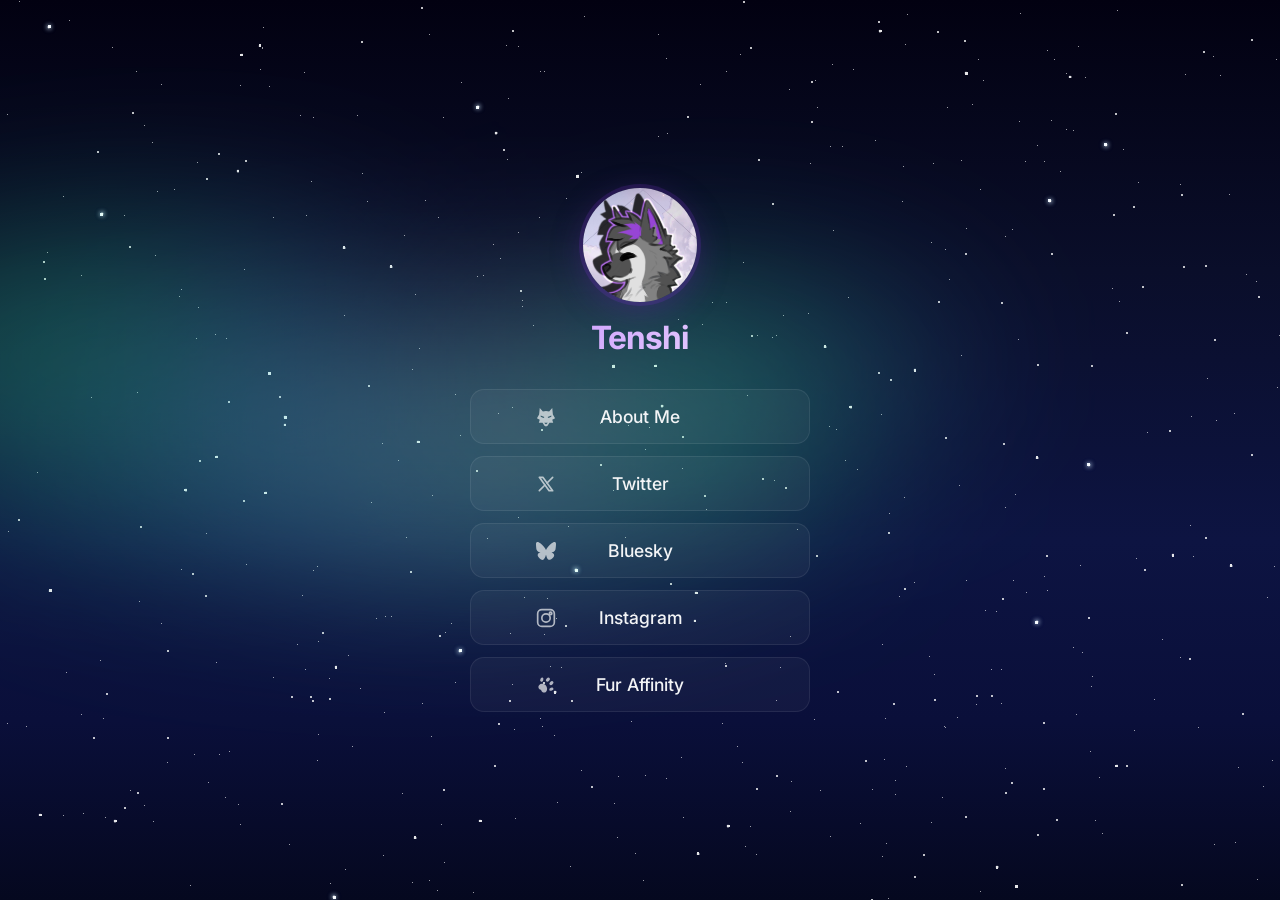
==== index.html @ e32563bc "added night sky background" ====
<!DOCTYPE html>
<html lang="en">
<head>
  <meta charset="UTF-8">
  <meta name="viewport" content="width=device-width, initial-scale=1.0">
  <title>Tenshi</title>
  <link rel="icon" type="image/x-icon" href="favicon/favicon.ico">
  <link rel="icon" type="image/png" sizes="32x32" href="favicon/favicon-32x32.png">
  <link rel="icon" type="image/png" sizes="16x16" href="favicon/favicon-16x16.png">
  <link rel="apple-touch-icon" sizes="180x180" href="favicon/apple-touch-icon.png">
  <link rel="stylesheet" href="style.css">
</head>
<body>
  <svg class="traces" viewBox="0 0 1440 900" preserveAspectRatio="xMidYMid slice" xmlns="http://www.w3.org/2000/svg">
    <defs>
      
      <linearGradient id="sharpGrad" gradientUnits="userSpaceOnUse" x1="0" y1="0" x2="1440" y2="0">
        <stop offset="0"    stop-color="#fff"/>
        <stop offset="0.25" stop-color="#fff"/>   
        <stop offset="0.35" stop-color="#000"/>   
        <stop offset="0.65" stop-color="#000"/>
        <stop offset="0.75" stop-color="#fff"/> 
        <stop offset="1"    stop-color="#fff"/>
      </linearGradient>
 
      
      <linearGradient id="blurGrad" gradientUnits="userSpaceOnUse" x1="0" y1="0" x2="1440" y2="0">
        <stop offset="0"    stop-color="#000"/>
        <stop offset="0.25" stop-color="#000"/>   
        <stop offset="0.35" stop-color="#fff"/>   
        <stop offset="0.4"  stop-color="#fff"/>   
        <stop offset="0.45" stop-color="#000"/> 
        <stop offset="0.55" stop-color="#000"/>  
        <stop offset="0.6"  stop-color="#fff"/>   
        <stop offset="0.65" stop-color="#fff"/>  
        <stop offset="0.75" stop-color="#000"/>   
        <stop offset="1"    stop-color="#000"/>
      </linearGradient>

      <mask id="sharpMask" maskUnits="userSpaceOnUse" x="-5000" y="-5000" width="12000" height="12000">
        <rect x="-5000" y="-5000" width="12000" height="12000" fill="url(#sharpGrad)"/>
      </mask>
      <mask id="blurMask" maskUnits="userSpaceOnUse" x="-5000" y="-5000" width="12000" height="12000">
        <rect x="-5000" y="-5000" width="12000" height="12000" fill="url(#blurGrad)"/>
      </mask>

      <filter id="traceBlur" filterUnits="userSpaceOnUse" x="-5000" y="-5000" width="12000" height="12000">
        <feGaussianBlur stdDeviation="2"/>
      </filter>

     
      <g id="traceSrc">
     
        <g class="trace">
          <path class="trace-path" d="M 0 120 L 120 120 L 160 160 L 360 160 L 400 200 L 560 200 L 600 240 L 648 288"/>
          <path class="trace-pulse" pathLength="100" d="M 0 120 L 120 120 L 160 160 L 360 160 L 400 200 L 560 200 L 600 240 L 648 288"/>
          <circle class="trace-node" cx="0" cy="120" r="3"/>
          <circle class="trace-node" cx="120" cy="120" r="2.5"/>
          <circle class="trace-node" cx="160" cy="160" r="2.5"/>
          <circle class="trace-node" cx="360" cy="160" r="2.5"/>
          <circle class="trace-node" cx="400" cy="200" r="2.5"/>
          <circle class="trace-node" cx="560" cy="200" r="2.5"/>
          <circle class="trace-node" cx="600" cy="240" r="2.5"/>
          <circle class="trace-node" cx="648" cy="288" r="3"/>
        </g>

       
        <g class="trace">
          <path class="trace-path" d="M 0 380 L 200 380 L 240 340 L 440 340 L 480 380 L 600 380 L 648 380"/>
          <path class="trace-pulse" pathLength="100" d="M 0 380 L 200 380 L 240 340 L 440 340 L 480 380 L 600 380 L 648 380"/>
          <circle class="trace-node" cx="0" cy="380" r="3"/>
          <circle class="trace-node" cx="200" cy="380" r="2.5"/>
          <circle class="trace-node" cx="240" cy="340" r="2.5"/>
          <circle class="trace-node" cx="440" cy="340" r="2.5"/>
          <circle class="trace-node" cx="480" cy="380" r="2.5"/>
          <circle class="trace-node" cx="600" cy="380" r="2.5"/>
          <circle class="trace-node" cx="648" cy="380" r="3"/>
        </g>

       
        <g class="trace">
          <path class="trace-path" d="M 0 660 L 140 660 L 180 700 L 380 700 L 420 660 L 540 660 L 580 700 L 648 700"/>
          <path class="trace-pulse" pathLength="100" d="M 0 660 L 140 660 L 180 700 L 380 700 L 420 660 L 540 660 L 580 700 L 648 700"/>
          <circle class="trace-node" cx="0" cy="660" r="3"/>
          <circle class="trace-node" cx="140" cy="660" r="2.5"/>
          <circle class="trace-node" cx="180" cy="700" r="2.5"/>
          <circle class="trace-node" cx="380" cy="700" r="2.5"/>
          <circle class="trace-node" cx="420" cy="660" r="2.5"/>
          <circle class="trace-node" cx="540" cy="660" r="2.5"/>
          <circle class="trace-node" cx="580" cy="700" r="2.5"/>
          <circle class="trace-node" cx="648" cy="700" r="3"/>
        </g>

        
        <g class="trace">
          <path class="trace-path" d="M 1440 180 L 1360 180 L 1320 220 L 1160 220 L 1120 260 L 960 260 L 920 300 L 792 300"/>
          <path class="trace-pulse" pathLength="100" d="M 1440 180 L 1360 180 L 1320 220 L 1160 220 L 1120 260 L 960 260 L 920 300 L 792 300"/>
          <circle class="trace-node" cx="1440" cy="180" r="3"/>
          <circle class="trace-node" cx="1360" cy="180" r="2.5"/>
          <circle class="trace-node" cx="1320" cy="220" r="2.5"/>
          <circle class="trace-node" cx="1160" cy="220" r="2.5"/>
          <circle class="trace-node" cx="1120" cy="260" r="2.5"/>
          <circle class="trace-node" cx="960" cy="260" r="2.5"/>
          <circle class="trace-node" cx="920" cy="300" r="2.5"/>
          <circle class="trace-node" cx="792" cy="300" r="3"/>
        </g>

        
        <g class="trace">
          <path class="trace-path" d="M 1440 420 L 1340 420 L 1300 460 L 1100 460 L 1060 500 L 860 500 L 820 460 L 792 460"/>
          <path class="trace-pulse" pathLength="100" d="M 1440 420 L 1340 420 L 1300 460 L 1100 460 L 1060 500 L 860 500 L 820 460 L 792 460"/>
          <circle class="trace-node" cx="1440" cy="420" r="3"/>
          <circle class="trace-node" cx="1340" cy="420" r="2.5"/>
          <circle class="trace-node" cx="1300" cy="460" r="2.5"/>
          <circle class="trace-node" cx="1100" cy="460" r="2.5"/>
          <circle class="trace-node" cx="1060" cy="500" r="2.5"/>
          <circle class="trace-node" cx="860" cy="500" r="2.5"/>
          <circle class="trace-node" cx="820" cy="460" r="2.5"/>
          <circle class="trace-node" cx="792" cy="460" r="3"/>
        </g>

        
        <g class="trace">
          <path class="trace-path" d="M 1440 640 L 1320 640 L 1280 680 L 1100 680 L 1060 640 L 880 640 L 792 640"/>
          <path class="trace-pulse" pathLength="100" d="M 1440 640 L 1320 640 L 1280 680 L 1100 680 L 1060 640 L 880 640 L 792 640"/>
          <circle class="trace-node" cx="1440" cy="640" r="3"/>
          <circle class="trace-node" cx="1320" cy="640" r="2.5"/>
          <circle class="trace-node" cx="1280" cy="680" r="2.5"/>
          <circle class="trace-node" cx="1100" cy="680" r="2.5"/>
          <circle class="trace-node" cx="1060" cy="640" r="2.5"/>
          <circle class="trace-node" cx="880" cy="640" r="2.5"/>
          <circle class="trace-node" cx="792" cy="640" r="3"/>
        </g>
      </g>
    </defs>

    
    <g mask="url(#sharpMask)"><use href="#traceSrc"/></g>
    
    <g mask="url(#blurMask)" filter="url(#traceBlur)"><use href="#traceSrc"/></g>
  </svg>

  <div class="bg"></div>

  <!-- Night sky background (hidden by default; shown via [data-bg]) -->
  <div class="night-sky" aria-hidden="true">
    <div class="stars-layer" id="stars"></div>
    <div class="shooting-star" style="top:10%;left:12%;--shoot-angle:28deg;--shoot-cycle:18s;--shoot-delay:2s;">
      <div class="shooting-star-track"></div>
    </div>
    <div class="shooting-star" style="top:22%;right:15%;--shoot-angle:130deg;--shoot-cycle:25s;--shoot-delay:10s;">
      <div class="shooting-star-track"></div>
    </div>
    <div class="shooting-star" style="top:8%;left:55%;--shoot-angle:145deg;--shoot-cycle:32s;--shoot-delay:5s;">
      <div class="shooting-star-track"></div>
    </div>
    <div class="aurora-container">
      <div class="aurora aurora-1"></div>
      <div class="aurora aurora-2"></div>
      <div class="aurora aurora-3"></div>
      <div class="aurora aurora-4"></div>
    </div>
  </div>

  <main>
    <div class="profile">
      <img class="avatar" src="images/avatar.png" alt="Art by Komori Takami" title="Art by Komori Takami"/>
      <h1 class="username">Tenshi</h1>
    </div>

    <nav class="links">
      <a href="about.html" class="link-btn">
        <div class="link-inner">
          <svg class="icon" viewBox="0 0 64 64" fill="currentColor" stroke="none">
            <path fill-rule="evenodd" d="
              M32 13 L42 14 L52 3 L54 24 L61 36 L52 41 L55 50 L43 50 L37 60 L32 62
              L27 60 L21 50 L9 50 L12 41 L3 36 L10 24 L12 3 L22 14 Z
              M15 27 L27 32 L24 35 L15 31 Z
              M49 27 L37 32 L40 35 L49 31 Z
              M26 50 L38 50 L32 56 Z"/>
          </svg>
          <span>About Me</span>
        </div>
      </a>

      <a href="https://x.com/tenshiwusky" class="link-btn" target="_blank" rel="noopener noreferrer">
        <div class="link-inner">
          <svg class="icon" viewBox="0 0 24 24" fill="none" stroke="currentColor" stroke-width="2" stroke-linecap="round" stroke-linejoin="round"><path d="M4 4l11.733 16h4.267l-11.733 -16z"/><path d="M4 20l6.768 -6.768m2.46 -2.46l6.772 -6.772"/></svg>
          <span>Twitter</span>
        </div>
      </a>

      <a href="https://bsky.app/" class="link-btn" target="_blank" rel="noopener noreferrer" title="Not very active">
        <div class="link-inner">
          <svg class="icon" viewBox="0 0 24 24" fill="currentColor" stroke="none"><path d="M12 10.8c-1.087-2.114-4.046-6.053-6.798-7.995C2.566.944 1.561 1.266.902 1.565.139 1.908 0 3.08 0 3.768c0 .69.378 5.65.624 6.479.815 2.736 3.713 3.66 6.383 3.364.136-.02.275-.039.415-.056-.138.022-.276.04-.415.056-3.912.58-7.387 2.005-2.83 7.078 5.013 5.19 6.87-1.113 7.823-4.308.953 3.195 2.05 9.271 7.733 4.308 4.267-4.308 1.172-6.498-2.74-7.078a8.741 8.741 0 0 1-.415-.056c.14.017.279.036.415.056 2.67.297 5.568-.628 6.383-3.364.246-.828.624-5.79.624-6.478 0-.69-.139-1.861-.902-2.206-.659-.298-1.664-.62-4.3 1.24C16.046 4.748 13.087 8.687 12 10.8Z"/></svg>
          <span>Bluesky</span>
        </div>
      </a>

      <a href="https://instagram.com/" class="link-btn" target="_blank" rel="noopener noreferrer" title="WIP">
        <div class="link-inner">
          <svg class="icon" viewBox="0 0 24 24" fill="none" stroke="currentColor" stroke-width="2" stroke-linecap="round" stroke-linejoin="round"><rect x="2" y="2" width="20" height="20" rx="5"/><circle cx="12" cy="12" r="5"/><circle cx="17.5" cy="6.5" r="1.5"/></svg>
          <span>Instagram</span>
        </div>
      </a>

      <a href="https://www.furaffinity.net/user/tenshiwusky" class="link-btn" target="_blank" rel="noopener noreferrer">
        <div class="link-inner">
          <svg class="icon" viewBox="0 0 24 24" fill="currentColor" stroke="none">
            <g transform="rotate(45 12 12)">
              <path d="M12 12.5 C14.6 12.5 17.8 14.8 17.8 17.6 C17.8 19.8 16.2 21 14.3 21 C13.2 21 12.6 20.5 12 20.5 C11.4 20.5 10.8 21 9.7 21 C7.8 21 6.2 19.8 6.2 17.6 C6.2 14.8 9.4 12.5 12 12.5 Z"/>
              <ellipse cx="9" cy="5.8" rx="2" ry="2.8"/>
              <ellipse cx="15" cy="5.8" rx="2" ry="2.8"/>
              <ellipse cx="3.9" cy="11" rx="1.8" ry="2.6" transform="rotate(-25 3.9 11)"/>
              <ellipse cx="20.1" cy="11" rx="1.8" ry="2.6" transform="rotate(25 20.1 11)"/>
            </g>
          </svg>
          <span>Fur Affinity</span>
        </div>
      </a>
    </nav>
  </main>

  <script>
  (function () {
    var themes = ['circuit', 'night-sky'];
    var chosen = sessionStorage.getItem('bg-theme');
    if (!chosen || themes.indexOf(chosen) === -1) {
      chosen = themes[Math.floor(Math.random() * themes.length)];
      sessionStorage.setItem('bg-theme', chosen);
    }
    if (chosen === 'night-sky') {
      document.body.dataset.bg = 'night-sky';
      var stars = document.getElementById('stars');
      if (!stars) return;
      var counts = { 'star-sm': 350, 'star-md': 120, 'star-lg': 40, 'star-xl': 10 };
      var twinkleClasses = ['twinkle-1', 'twinkle-2', 'twinkle-3'];
      for (var cls in counts) {
        (function (c, n) {
          for (var i = 0; i < n; i++) {
            var s = document.createElement('div');
            s.className = 'star ' + c;
            s.style.top = Math.random() * 100 + '%';
            s.style.left = Math.random() * 100 + '%';
            if (Math.random() < 0.3 && c !== 'star-sm') {
              s.classList.add(twinkleClasses[Math.floor(Math.random() * 3)]);
              s.style.setProperty('--dur', (3 + Math.random() * 5).toFixed(1) + 's');
              s.style.setProperty('--delay', (Math.random() * 8).toFixed(1) + 's');
            }
            stars.appendChild(s);
          }
        })(cls, counts[cls]);
      }
    }
  })();
  </script>
</body>
</html>
---- style.css ----
*, *::before, *::after {
  margin: 0;
  padding: 0;
  box-sizing: border-box;
}

@font-face {
  font-family: 'Inter';
  src: url('fonts/Inter_18pt-Regular.ttf');
  font-weight: 400;
  font-style: normal;
  font-display: swap;
}

@font-face {
  font-family: 'Inter';
  src: url('fonts/Inter_18pt-Medium.ttf');
  font-weight: 500;
  font-style: normal;
  font-display: swap;
}

@font-face {
  font-family: 'Inter';
  src: url('fonts/Inter_18pt-Bold.ttf');
  font-weight: 700;
  font-style: normal;
  font-display: swap;
}

:root {
  --purple-100: #f3e8ff;
  --purple-300: #c084fc;
  --purple-400: #a855f7;
  --purple-500: #9333ea;
  --purple-600: #7e22ce;
  --purple-700: #6b21a8;
  --purple-900: #3b0764;

  --grey-50:  #f9fafb;
  --grey-100: #f3f4f6;
  --grey-200: #e5e7eb;
  --grey-600: #4b5563;
  --grey-700: #374151;
  --grey-800: #1f2937;
  --grey-900: #111827;

  --bg:      var(--grey-900);
  --surface: rgba(255, 255, 255, 0.05);
  --border:  rgba(255, 255, 255, 0.08);
  --text:    var(--grey-100);
  --muted:   var(--grey-600);

  --radius:  14px;
  --max-w:   440px;
}

html {
  font-family: 'Inter', system-ui, -apple-system, sans-serif;
  -webkit-font-smoothing: antialiased;
  -moz-osx-font-smoothing: grayscale;
}

body {
  min-height: 100dvh;
  display: flex;
  align-items: center;
  justify-content: center;
  background: var(--bg);
  color: var(--text);
}


.bg {
  position: fixed;
  inset: 0;
  z-index: 0;
  background:
    radial-gradient(ellipse 80% 60% at 50% 0%, rgba(126, 34, 206, 0.25), transparent),
    radial-gradient(ellipse 60% 40% at 80% 100%, rgba(59, 7, 100, 0.3), transparent),
    var(--bg);
}


.bg::after {
  content: '';
  position: fixed;
  inset: 0;
  background-image: url("data:image/svg+xml,%3Csvg xmlns='http://www.w3.org/2000/svg' width='400' height='400'%3E%3Cfilter id='n'%3E%3CfeTurbulence type='fractalNoise' baseFrequency='.85' numOctaves='4' stitchTiles='stitch'/%3E%3C/filter%3E%3Crect width='100%25' height='100%25' filter='url(%23n)' opacity='.03'/%3E%3C/svg%3E");
  opacity: 0.4;
  pointer-events: none;
}


body[data-bg="night-sky"] .bg,
body[data-bg="night-sky"] .traces {
  display: none;
}


.traces {
  position: fixed;
  inset: 0;
  z-index: 1;
  width: 100%;
  height: 100%;
  pointer-events: none;
}

.trace-path {
  fill: none;
  stroke: var(--purple-900);
  stroke-width: 1.2;
  opacity: 0.6;
}

.trace-pulse {
  fill: none;
  stroke: var(--purple-500);
  stroke-width: 2;
  stroke-linecap: round;
  stroke-linejoin: round;
  filter: drop-shadow(0 0 3px var(--purple-400)) drop-shadow(0 0 6px rgba(147, 51, 234, 0.5));
  stroke-dasharray: 5 95;
  animation: traceFlow linear infinite;
}

.trace-node {
  fill: var(--purple-500);
  opacity: 0.35;
  animation: nodeGlow 3s ease-in-out infinite;
}

@keyframes traceFlow {
  from { stroke-dashoffset: 0; }
  to   { stroke-dashoffset: -100; }
}

@keyframes nodeGlow {
  0%, 100% { opacity: 0.3; r: 2; }
  50%      { opacity: 0.7; r: 2.5; }
}


.trace:nth-child(1) .trace-pulse { animation-duration: 5s; animation-delay: 0s; }
.trace:nth-child(2) .trace-pulse { animation-duration: 6s; animation-delay: -1.5s; }
.trace:nth-child(3) .trace-pulse { animation-duration: 5.5s; animation-delay: -3s; }
.trace:nth-child(4) .trace-pulse { animation-duration: 6.5s; animation-delay: -0.8s; }
.trace:nth-child(5) .trace-pulse { animation-duration: 5s; animation-delay: -2.2s; }
.trace:nth-child(6) .trace-pulse { animation-duration: 6s; animation-delay: -4s; }


.trace:nth-of-type(1) .trace-node:nth-child(1) { animation-delay: 0s; }
.trace:nth-of-type(1) .trace-node:nth-child(2) { animation-delay: 0.4s; }
.trace:nth-of-type(1) .trace-node:nth-child(3) { animation-delay: 0.9s; }
.trace:nth-of-type(1) .trace-node:nth-child(4) { animation-delay: 1.5s; }
.trace:nth-of-type(1) .trace-node:nth-child(5) { animation-delay: 2s; }
.trace:nth-of-type(1) .trace-node:nth-child(6) { animation-delay: 2.5s; }
.trace:nth-of-type(1) .trace-node:nth-child(7) { animation-delay: 3s; }

.trace:nth-of-type(2) .trace-node:nth-child(1) { animation-delay: -0.3s; }
.trace:nth-of-type(2) .trace-node:nth-child(2) { animation-delay: 0.2s; }
.trace:nth-of-type(2) .trace-node:nth-child(3) { animation-delay: 0.7s; }
.trace:nth-of-type(2) .trace-node:nth-child(4) { animation-delay: 1.3s; }
.trace:nth-of-type(2) .trace-node:nth-child(5) { animation-delay: 1.8s; }
.trace:nth-of-type(2) .trace-node:nth-child(6) { animation-delay: 2.3s; }
.trace:nth-of-type(2) .trace-node:nth-child(7) { animation-delay: 2.8s; }

.trace:nth-of-type(3) .trace-node:nth-child(1) { animation-delay: -0.6s; }
.trace:nth-of-type(3) .trace-node:nth-child(2) { animation-delay: 0.5s; }
.trace:nth-of-type(3) .trace-node:nth-child(3) { animation-delay: 1.1s; }
.trace:nth-of-type(3) .trace-node:nth-child(4) { animation-delay: 1.7s; }
.trace:nth-of-type(3) .trace-node:nth-child(5) { animation-delay: 2.3s; }
.trace:nth-of-type(3) .trace-node:nth-child(6) { animation-delay: 2.9s; }
.trace:nth-of-type(3) .trace-node:nth-child(7) { animation-delay: 3.5s; }
.trace:nth-of-type(3) .trace-node:nth-child(8) { animation-delay: 4s; }

.trace:nth-of-type(4) .trace-node:nth-child(1) { animation-delay: -0.1s; }
.trace:nth-of-type(4) .trace-node:nth-child(2) { animation-delay: 0.3s; }
.trace:nth-of-type(4) .trace-node:nth-child(3) { animation-delay: 0.7s; }
.trace:nth-of-type(4) .trace-node:nth-child(4) { animation-delay: 1.1s; }
.trace:nth-of-type(4) .trace-node:nth-child(5) { animation-delay: 1.5s; }
.trace:nth-of-type(4) .trace-node:nth-child(6) { animation-delay: 1.9s; }
.trace:nth-of-type(4) .trace-node:nth-child(7) { animation-delay: 2.3s; }
.trace:nth-of-type(4) .trace-node:nth-child(8) { animation-delay: 2.7s; }

.trace:nth-of-type(5) .trace-node:nth-child(1) { animation-delay: -0.4s; }
.trace:nth-of-type(5) .trace-node:nth-child(2) { animation-delay: 0.0s; }
.trace:nth-of-type(5) .trace-node:nth-child(3) { animation-delay: 0.4s; }
.trace:nth-of-type(5) .trace-node:nth-child(4) { animation-delay: 0.9s; }
.trace:nth-of-type(5) .trace-node:nth-child(5) { animation-delay: 1.4s; }
.trace:nth-of-type(5) .trace-node:nth-child(6) { animation-delay: 1.9s; }
.trace:nth-of-type(5) .trace-node:nth-child(7) { animation-delay: 2.4s; }
.trace:nth-of-type(5) .trace-node:nth-child(8) { animation-delay: 2.9s; }

.trace:nth-of-type(6) .trace-node:nth-child(1) { animation-delay: -0.7s; }
.trace:nth-of-type(6) .trace-node:nth-child(2) { animation-delay: 0.4s; }
.trace:nth-of-type(6) .trace-node:nth-child(3) { animation-delay: 0.9s; }
.trace:nth-of-type(6) .trace-node:nth-child(4) { animation-delay: 1.5s; }
.trace:nth-of-type(6) .trace-node:nth-child(5) { animation-delay: 2.1s; }
.trace:nth-of-type(6) .trace-node:nth-child(6) { animation-delay: 2.7s; }


main {
  position: relative;
  z-index: 1;
  width: 100%;
  max-width: var(--max-w);
  padding: 3rem 1.25rem;
  animation: fadeUp 0.6s cubic-bezier(0.16, 1, 0.3, 1) both;
}

@keyframes fadeUp {
  from { opacity: 0; transform: translateY(18px); }
  to   { opacity: 1; transform: translateY(0); }
}


.profile {
  text-align: center;
  margin-bottom: 2rem;
}

.avatar {
  display: block;
  width: 114px;
  height: 114px;
  margin: 0 auto 1rem;
  border-radius: 50%;
  object-fit: cover;
  box-shadow: 0 0 0 4px rgba(148, 53, 247, 0.15), 0 8px 32px rgba(107, 33, 168, 0.35);
}

.username {
  font-size: 2rem;
  font-weight: 700;
  letter-spacing: -0.03em;
  background: linear-gradient(135deg, var(--purple-300), var(--purple-100));
  -webkit-background-clip: text;
  -webkit-text-fill-color: transparent;
  background-clip: text;
}




.links {
  display: flex;
  flex-direction: column;
  align-items: center;        
  gap: 0.75rem;
}

.link-btn {
  position: relative;
  display: flex;
  align-items: center;
  justify-content: center;
  padding: 0.9rem 1.25rem;
  border: 1px solid var(--border);
  border-radius: var(--radius);
  background: rgba(255, 255, 255, 0.04);
  color: var(--text);
  text-decoration: none;
  font-weight: 500;
  font-size: 1.1rem;
  transition: transform 0.25s cubic-bezier(0.16, 1, 0.3, 1),
              background 0.25s ease,
              border-color 0.25s ease,
              box-shadow 0.25s ease;
  will-change: transform, background;
  transform: translateZ(0);
  width: 85%;
}

.link-btn .link-inner {
  display: grid;
  grid-template-columns: 20px 1fr 20px;
  align-items: center;
  column-gap: 0.75rem;
  width: 13rem;
}

.link-btn .icon {
  grid-column: 1;
  justify-self: center;
  flex-shrink: 0;
}

.link-btn .link-inner span {
  grid-column: 2;
  text-align: center;
}


.link-btn::before {
  content: '';
  position: absolute;
  top: 0;
  left: 0;
  right: 0;
  height: 1px;
  background: linear-gradient(90deg, transparent, var(--purple-300), transparent);
  transform: scaleX(0);
  transform-origin: center;
  transition: transform 0.3s ease;
  opacity: 0;
}

.link-btn:hover::before,
.link-btn:focus-visible::before {
  opacity: 1;
  transform: scaleX(1);
}

.link-btn:hover,
.link-btn:focus-visible {
  background: rgba(148, 53, 247, 0.1);
  border-color: rgba(148, 53, 247, 0.3);
  box-shadow: 0 4px 24px rgba(126, 34, 206, 0.2);
}



.link-btn {
  animation: btnIn 0.5s cubic-bezier(0.16, 1, 0.3, 1) backwards;
}

.link-btn:nth-child(1) { animation-delay: 0.10s; }
.link-btn:nth-child(2) { animation-delay: 0.18s; }
.link-btn:nth-child(3) { animation-delay: 0.26s; }
.link-btn:nth-child(4) { animation-delay: 0.34s; }
.link-btn:nth-child(5) { animation-delay: 0.42s; }
.link-btn:nth-child(6) { animation-delay: 0.58s; }

@keyframes btnIn {
  from { opacity: 0; transform: translateY(12px) scale(0.97); }
  to   { opacity: 1; transform: translateY(0) scale(1); }
}

.link-btn:hover {
  transform: translateY(-2px);
}

.link-btn:active {
  transform: translateY(0) scale(0.98);
}


.icon {
  flex-shrink: 0;
  width: 20px;
  height: 20px;
  opacity: 0.7;
  transition: opacity 0.25s ease, color 0.25s ease;
}

.link-btn:hover .icon {
  opacity: 1;
  color: var(--purple-300);
}


.link-btn:focus-visible {
  outline: 2px solid var(--purple-400);
  outline-offset: 2px;
}


@media (max-width: 480px) {
  :root { --radius: 12px; }

  main {
    padding: 2.5rem 1rem;
    align-self: flex-start;
    padding-top: 5rem;
  }

  .username {
    font-size: 1.65rem;
  }

  .avatar {
    width: 94px;
    height: 94px;
  }

  .link-btn {
    padding: 0.8rem 1.1rem;
    font-size: 0.9rem;
  }
}

@media (min-width: 768px) {
  .link-btn {
    padding: 1rem 1.5rem;
  }
}

@media (prefers-reduced-motion: reduce) {
  *, *::before, *::after {
    animation-duration: 0.01ms !important;
    transition-duration: 0.01ms !important;
  }
}


body[data-bg="night-sky"] {
  overflow: hidden;
}

body[data-bg="night-sky"] .night-sky {
  position: fixed;
  inset: 0;
  background: linear-gradient(
    to bottom,
    #020111 0%,
    #0a0e2a 30%,
    #0d1442 60%,
    #0a0f3a 80%,
    #05081f 100%
  );
  overflow: hidden;
}


body[data-bg="night-sky"] .stars-layer {
  position: absolute;
  inset: 0;
  z-index: 1;
}

body[data-bg="night-sky"] .star {
  position: absolute;
  background: #fff;
}

body[data-bg="night-sky"] .star-sm { width: 1px; height: 1px; opacity: 0.6; }
body[data-bg="night-sky"] .star-md { width: 2px; height: 2px; opacity: 0.75; }
body[data-bg="night-sky"] .star-lg { width: 2.5px; height: 2.5px; opacity: 0.9; border-radius: 0; }
body[data-bg="night-sky"] .star-xl { width: 3px; height: 3px; opacity: 1; border-radius: 0; }


body[data-bg="night-sky"] .star-lg::before,
body[data-bg="night-sky"] .star-lg::after,
body[data-bg="night-sky"] .star-xl::before,
body[data-bg="night-sky"] .star-xl::after {
  content: '';
  position: absolute;
  top: 50%;
  left: 50%;
  background: rgba(255, 255, 255, 0.95);
}

body[data-bg="night-sky"] .star-lg::before,
body[data-bg="night-sky"] .star-xl::before {
  width: 100%;
  height: 1px;
  transform: translate(-50%, -50%);
}

body[data-bg="night-sky"] .star-lg::after,
body[data-bg="night-sky"] .star-xl::after {
  width: 1px;
  height: 100%;
  transform: translate(-50%, -50%);
}

body[data-bg="night-sky"] .star-xl::before,
body[data-bg="night-sky"] .star-xl::after {
  box-shadow: 0 0 4px 1px rgba(200, 230, 255, 0.5);
}


@keyframes twinkle-1 {
  0%, 100% { opacity: 0.3; transform: scale(1) rotate(0deg); }
  50%      { opacity: 1;   transform: scale(1.4) rotate(45deg); }
}
@keyframes twinkle-2 {
  0%, 100% { opacity: 0.2; transform: scale(1) rotate(0deg); }
  50%      { opacity: 0.9; transform: scale(1.3) rotate(90deg); }
}
@keyframes twinkle-3 {
  0%, 100% { opacity: 0.5; transform: scale(1) rotate(0deg); }
  30%      { opacity: 1;   transform: scale(1.5) rotate(45deg); }
  70%      { opacity: 0.4; transform: scale(0.9) rotate(90deg); }
}

body[data-bg="night-sky"] .twinkle-1 { animation: twinkle-1 var(--dur, 3s) ease-in-out infinite var(--delay, 0s); }
body[data-bg="night-sky"] .twinkle-2 { animation: twinkle-2 var(--dur, 4s) ease-in-out infinite var(--delay, 0s); }
body[data-bg="night-sky"] .twinkle-3 { animation: twinkle-3 var(--dur, 5s) ease-in-out infinite var(--delay, 0s); }


body[data-bg="night-sky"] .aurora-container {
  position: absolute;
  inset: 0;
  z-index: 2;
  overflow: hidden;
  opacity: 0.55;
  pointer-events: none;
}

body[data-bg="night-sky"] .aurora {
  position: absolute;
  border-radius: 50%;
  filter: blur(80px);
  mix-blend-mode: screen;
}

body[data-bg="night-sky"] .aurora-1 {
  bottom: 45%; left: -20%; width: 70%; height: 30%;
  background: linear-gradient(90deg,
    transparent 0%, rgba(52, 255, 150, 0.4) 20%,
    rgba(52, 255, 180, 0.5) 40%,
    rgba(100, 220, 255, 0.35) 60%, transparent 80%);
  animation: aurora-wave-1 12s ease-in-out infinite;
  transform-origin: center bottom;
}
body[data-bg="night-sky"] .aurora-2 {
  bottom: 40%; left: 10%; width: 65%; height: 25%;
  background: linear-gradient(90deg,
    transparent 0%, rgba(100, 200, 255, 0.3) 15%,
    rgba(150, 255, 200, 0.45) 45%,
    rgba(52, 255, 150, 0.35) 70%, transparent 100%);
  animation: aurora-wave-2 15s ease-in-out infinite;
  transform-origin: center bottom;
}
body[data-bg="night-sky"] .aurora-3 {
  bottom: 50%; left: 30%; width: 50%; height: 20%;
  background: linear-gradient(90deg,
    transparent 0%, rgba(180, 100, 255, 0.2) 20%,
    rgba(52, 255, 180, 0.4) 50%,
    rgba(100, 220, 255, 0.25) 80%, transparent 100%);
  animation: aurora-wave-3 18s ease-in-out infinite;
  transform-origin: center bottom;
}
body[data-bg="night-sky"] .aurora-4 {
  bottom: 35%; left: -10%; width: 80%; height: 22%;
  background: linear-gradient(90deg,
    transparent 0%, rgba(52, 200, 150, 0.25) 25%,
    rgba(100, 255, 220, 0.35) 55%,
    rgba(52, 255, 150, 0.2) 85%, transparent 100%);
  animation: aurora-wave-1 20s ease-in-out infinite reverse;
  transform-origin: center bottom;
}

@keyframes aurora-wave-1 {
  0%, 100% { transform: translateX(0) scaleX(1) scaleY(1) rotate(-1deg); opacity: 0.6; }
  25%      { transform: translateX(8%) scaleX(1.1) scaleY(1.2) rotate(0.5deg); opacity: 0.8; }
  50%      { transform: translateX(3%) scaleX(0.95) scaleY(0.85) rotate(1deg); opacity: 0.5; }
  75%      { transform: translateX(-5%) scaleX(1.05) scaleY(1.15) rotate(-0.5deg); opacity: 0.7; }
}
@keyframes aurora-wave-2 {
  0%, 100% { transform: translateX(0) scaleX(1) scaleY(1) rotate(0.5deg); opacity: 0.5; }
  33%      { transform: translateX(-10%) scaleX(1.15) scaleY(0.9) rotate(-0.5deg); opacity: 0.75; }
  66%      { transform: translateX(6%) scaleX(0.9) scaleY(1.2) rotate(1deg); opacity: 0.4; }
}
@keyframes aurora-wave-3 {
  0%, 100% { transform: translateX(0) scaleX(1) scaleY(1) rotate(-0.5deg); opacity: 0.45; }
  50%      { transform: translateX(-12%) scaleX(1.2) scaleY(0.8) rotate(1.5deg); opacity: 0.7; }
}


body[data-bg="night-sky"] .shooting-star {
  position: absolute;
  z-index: 1;
  transform: rotate(var(--shoot-angle, 25deg));
  transform-origin: 0 50%;
}
body[data-bg="night-sky"] .shooting-star-track {
  position: absolute;
  top: 0; left: 0; width: 300px; height: 2px;
  transform: translateX(-300px);
  opacity: 0;
  animation: shoot var(--shoot-cycle, 6s) ease-out infinite var(--shoot-delay, 0s);
}
body[data-bg="night-sky"] .shooting-star-track::before {
  content: '';
  position: absolute;
  top: 0; left: 0;
  width: 80px; height: 1.5px;
  background: linear-gradient(to right, rgba(255,255,255,0.1), rgba(255,255,255,0.9));
  border-radius: 2px;
}
body[data-bg="night-sky"] .shooting-star-track::after {
  content: '';
  position: absolute;
  top: 50%; left: 80px;
  transform: translateY(-50%);
  width: 3px; height: 3px;
  border-radius: 50%;
  background: #fff;
  box-shadow: 0 0 6px 2px rgba(255,255,255,0.6);
}
@keyframes shoot {
  0%, 82% { transform: translateX(-300px); opacity: 0; }
  83%      { opacity: 1; }
  90%      { opacity: 1; }
  100%     { transform: translateX(0); opacity: 0; }
}


@media (max-width: 768px) {
  body[data-bg="night-sky"] .aurora-container { opacity: 0.4; }
  body[data-bg="night-sky"] .aurora-1 { height: 22%; animation-duration: 10s; }
  body[data-bg="night-sky"] .aurora-2 { height: 18%; animation-duration: 13s; }
  body[data-bg="night-sky"] .aurora-3 { height: 15%; animation-duration: 15s; }
  body[data-bg="night-sky"] .aurora-4 { height: 16%; animation-duration: 17s; }
  body[data-bg="night-sky"] .aurora { filter: blur(60px); }
  body[data-bg="night-sky"] .shooting-star { display: none; }
}
@media (max-width: 480px) {
  body[data-bg="night-sky"] .aurora-container { opacity: 0.3; }
  body[data-bg="night-sky"] .aurora { filter: blur(45px); }
}
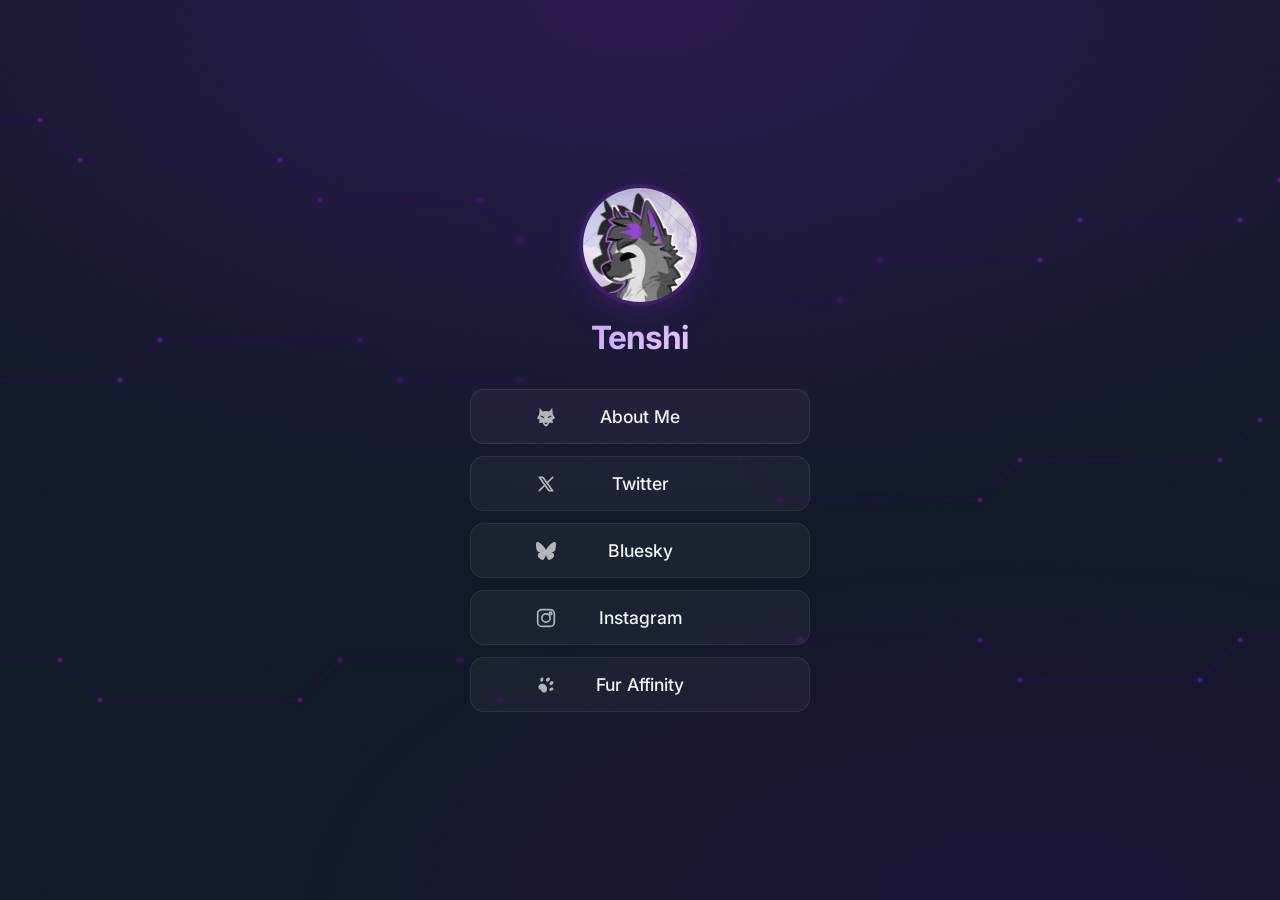
==== commit 68ed10b9: "added cherry blossom theme" ====
--- a/index.html
+++ b/index.html
@@ -142,16 +142,15 @@
 
   <div class="bg"></div>
 
-  <!-- Night sky background (hidden by default; shown via [data-bg]) -->
   <div class="night-sky" aria-hidden="true">
     <div class="stars-layer" id="stars"></div>
-    <div class="shooting-star" style="top:10%;left:12%;--shoot-angle:28deg;--shoot-cycle:18s;--shoot-delay:2s;">
+    <div class="shooting-star" style="top:10%;left:12%;--shoot-angle:28deg;--shoot-cycle:32s;--shoot-delay:5s;">
       <div class="shooting-star-track"></div>
     </div>
     <div class="shooting-star" style="top:22%;right:15%;--shoot-angle:130deg;--shoot-cycle:25s;--shoot-delay:10s;">
       <div class="shooting-star-track"></div>
     </div>
-    <div class="shooting-star" style="top:8%;left:55%;--shoot-angle:145deg;--shoot-cycle:32s;--shoot-delay:5s;">
+    <div class="shooting-star" style="top:8%;left:55%;--shoot-angle:145deg;--shoot-cycle:18s;--shoot-delay:2s;">
       <div class="shooting-star-track"></div>
     </div>
     <div class="aurora-container">
@@ -162,9 +161,436 @@
     </div>
   </div>
 
+  <div class="blossom-sky" aria-hidden="true">
+    <svg width="0" height="0" style="position:absolute" focusable="false">
+      <defs>
+        <linearGradient id="bl-peak" x1="0" y1="0" x2="0" y2="1">
+          <stop offset="0" style="stop-color:var(--bl-near-top)"/><stop offset=".5" style="stop-color:var(--bl-near-mid)"/><stop offset="1" style="stop-color:var(--bl-near-bot)"/>
+        </linearGradient>
+        <linearGradient id="bl-rim" x1="0" y1="0" x2="1" y2="0.6">
+          <stop offset="0" style="stop-color:rgb(var(--bl-rim));stop-opacity:0"/><stop offset=".5" style="stop-color:rgb(var(--bl-rim));stop-opacity:.45"/><stop offset="1" style="stop-color:rgb(var(--bl-rim));stop-opacity:0"/>
+        </linearGradient>
+        <filter id="bl-blur" x="-10%" y="-10%" width="120%" height="120%"><feGaussianBlur stdDeviation="1.6"/></filter>
+        <filter id="bl-bloom" x="-30%" y="-30%" width="160%" height="160%"><feGaussianBlur stdDeviation="10"/></filter>
+        <filter id="bl-bokeh" x="-50%" y="-50%" width="200%" height="200%"><feGaussianBlur stdDeviation="11"/></filter>
+      </defs>
+    </svg>
+
+    <div class="bl-glow"></div>
+    <div class="bl-rays"></div>
+    <div class="bl-cloud bl-c0"></div>
+    <div class="bl-mtn bl-far"><i></i></div>
+    <div class="bl-cloud bl-c1"></div>
+    <div class="bl-mtn bl-mid"><i></i></div>
+    <div class="bl-cloud bl-c2"></div>
+
+    <svg class="bl-corner" viewBox="0 0 400 300">
+      <g filter="url(#bl-bokeh)">
+        <circle cx="122" cy="67" r="33" fill="#ffe9f1" opacity="0.84"/>
+        <circle cx="64" cy="31" r="22" fill="#fff6fa" opacity="0.65"/>
+        <circle cx="21" cy="-9" r="44" fill="#ffe9f1" opacity="0.74"/>
+        <circle cx="53" cy="40" r="40" fill="#ff9ec1" opacity="0.79"/>
+        <circle cx="88" cy="41" r="41" fill="#ffe9f1" opacity="0.81"/>
+        <circle cx="80" cy="20" r="31" fill="#ff9ec1" opacity="0.85"/>
+        <circle cx="156" cy="35" r="31" fill="#ffe9f1" opacity="0.56"/>
+        <circle cx="141" cy="16" r="34" fill="#ffd6e5" opacity="0.65"/>
+        <circle cx="150" cy="38" r="38" fill="#ffc1d8" opacity="0.78"/>
+        <circle cx="162" cy="-3" r="33" fill="#ffe9f1" opacity="0.77"/>
+        <circle cx="136" cy="61" r="39" fill="#ff9ec1" opacity="0.77"/>
+        <circle cx="200" cy="-15" r="31" fill="#ff9ec1" opacity="0.79"/>
+        <circle cx="88" cy="145" r="40" fill="#ffb0cd" opacity="0.80"/>
+        <circle cx="19" cy="167" r="22" fill="#ff9ec1" opacity="0.73"/>
+        <circle cx="41" cy="190" r="22" fill="#ffe9f1" opacity="0.75"/>
+        <circle cx="69" cy="129" r="42" fill="#ffe9f1" opacity="0.58"/>
+        <circle cx="-15" cy="129" r="29" fill="#fff6fa" opacity="0.60"/>
+        <circle cx="84" cy="138" r="23" fill="#ffb0cd" opacity="0.62"/>
+        <circle cx="230" cy="79" r="38" fill="#ffb0cd" opacity="0.79"/>
+        <circle cx="236" cy="85" r="33" fill="#ff9ec1" opacity="0.84"/>
+        <circle cx="233" cy="76" r="43" fill="#ff9ec1" opacity="0.59"/>
+        <circle cx="196" cy="79" r="30" fill="#ffb0cd" opacity="0.69"/>
+        <circle cx="232" cy="124" r="33" fill="#ffd6e5" opacity="0.59"/>
+        <circle cx="205" cy="131" r="28" fill="#ffd6e5" opacity="0.75"/>
+      </g>
+    </svg>
+
+    <div class="bl-near">
+      <svg viewBox="0 0 800 800" preserveAspectRatio="xMidYMid meet">
+        <g filter="url(#bl-blur)">
+          <path fill="url(#bl-peak)" d="M-500 800 L-500 720 C-300 700 -120 672 0 650 C70 625 150 590 215 535 C265 492 310 445 350 418 C378 398 398 388 412 388 C430 390 452 410 478 440 C520 488 570 545 640 590 C700 628 760 650 800 664 L1000 690 L1000 800 Z"/>
+          <path fill="url(#bl-rim)" d="M215 535 C265 492 310 445 350 418 C378 398 398 388 412 388 L424 430 C384 462 336 510 300 575 Z"/>
+        </g>
+      </svg>
+    </div>
+
+    <div class="bl-branch">
+      <svg viewBox="0 0 900 600" preserveAspectRatio="xMaxYMin meet">
+        <g class="bl-bough">
+          <g fill="none" stroke="var(--bl-bark)" stroke-linecap="round" stroke-linejoin="round">
+          <path d="M980 20 C900 60 840 70 770 95" stroke-width="26"/>
+          <path d="M770 95 C700 120 650 135 590 150" stroke-width="20"/>
+          <path d="M590 150 C540 162 500 180 450 205" stroke-width="14"/>
+          <path d="M450 205 C425 218 405 232 385 250" stroke-width="8"/>
+          <path d="M820 80 C830 130 820 175 800 215" stroke-width="7"/>
+          <path d="M700 118 C710 170 700 220 672 262" stroke-width="7"/>
+          <path d="M640 140 C620 190 600 215 570 238" stroke-width="6"/>
+          <path d="M590 152 C590 205 582 240 560 280" stroke-width="5"/>
+          <path d="M520 175 C525 215 515 245 495 272" stroke-width="5"/>
+          <path d="M450 205 C440 245 430 275 408 300" stroke-width="4"/>
+          <path d="M740 105 C770 140 800 155 835 160" stroke-width="5"/>
+          <path d="M880 40 C890 90 900 120 930 150" stroke-width="5"/>
+          <path d="M660 128 C690 100 720 80 750 60" stroke-width="4"/>
+          <path d="M560 160 C545 140 520 130 495 128" stroke-width="4"/>
+          </g>
+          <g filter="url(#bl-bloom)" opacity=".7">
+            <circle cx="839" cy="208" r="27" fill="#ffd6e5"/>
+            <circle cx="815" cy="226" r="21" fill="#ffb0cd"/>
+            <circle cx="808" cy="232" r="21" fill="#ffc1d8"/>
+            <circle cx="772" cy="202" r="17" fill="#ff9ec1"/>
+            <circle cx="670" cy="274" r="19" fill="#ffd6e5"/>
+            <circle cx="618" cy="261" r="25" fill="#ffb0cd"/>
+            <circle cx="701" cy="275" r="22" fill="#ffd6e5"/>
+            <circle cx="688" cy="280" r="18" fill="#ff9ec1"/>
+            <circle cx="520" cy="218" r="25" fill="#ffc1d8"/>
+            <circle cx="550" cy="243" r="27" fill="#ffd6e5"/>
+            <circle cx="566" cy="250" r="27" fill="#ff9ec1"/>
+            <circle cx="569" cy="222" r="23" fill="#ffb0cd"/>
+            <circle cx="566" cy="271" r="23" fill="#ffb0cd"/>
+            <circle cx="571" cy="293" r="18" fill="#ffc1d8"/>
+            <circle cx="560" cy="306" r="20" fill="#ffc1d8"/>
+            <circle cx="520" cy="284" r="21" fill="#ffb0cd"/>
+            <circle cx="512" cy="290" r="22" fill="#ffd6e5"/>
+            <circle cx="507" cy="275" r="24" fill="#ffb0cd"/>
+            <circle cx="492" cy="284" r="22" fill="#ffc1d8"/>
+            <circle cx="478" cy="280" r="20" fill="#ffb0cd"/>
+            <circle cx="363" cy="305" r="21" fill="#ff9ec1"/>
+            <circle cx="416" cy="315" r="24" fill="#ffd6e5"/>
+            <circle cx="408" cy="299" r="26" fill="#ffd6e5"/>
+            <circle cx="408" cy="315" r="23" fill="#ffd6e5"/>
+            <circle cx="844" cy="156" r="27" fill="#ffd6e5"/>
+            <circle cx="880" cy="169" r="25" fill="#ffc1d8"/>
+            <circle cx="868" cy="180" r="25" fill="#ffb0cd"/>
+            <circle cx="869" cy="158" r="27" fill="#ffc1d8"/>
+            <circle cx="923" cy="147" r="26" fill="#ffb0cd"/>
+            <circle cx="926" cy="129" r="17" fill="#ffb0cd"/>
+            <circle cx="903" cy="157" r="25" fill="#ff9ec1"/>
+            <circle cx="973" cy="111" r="18" fill="#ff9ec1"/>
+            <circle cx="766" cy="49" r="16" fill="#ffc1d8"/>
+            <circle cx="740" cy="70" r="16" fill="#ff9ec1"/>
+            <circle cx="753" cy="33" r="27" fill="#ffd6e5"/>
+            <circle cx="770" cy="45" r="17" fill="#ffc1d8"/>
+            <circle cx="508" cy="141" r="17" fill="#ffb0cd"/>
+            <circle cx="518" cy="143" r="22" fill="#ffc1d8"/>
+            <circle cx="520" cy="136" r="18" fill="#ff9ec1"/>
+            <circle cx="515" cy="139" r="27" fill="#ffb0cd"/>
+            <circle cx="713" cy="145" r="20" fill="#ffc1d8"/>
+            <circle cx="681" cy="136" r="18" fill="#ffb0cd"/>
+            <circle cx="720" cy="143" r="25" fill="#ffc1d8"/>
+            <circle cx="732" cy="172" r="21" fill="#ffb0cd"/>
+            <circle cx="601" cy="191" r="19" fill="#ffb0cd"/>
+            <circle cx="633" cy="158" r="26" fill="#ff9ec1"/>
+            <circle cx="591" cy="174" r="26" fill="#ff9ec1"/>
+            <circle cx="590" cy="203" r="17" fill="#ff9ec1"/>
+            <circle cx="515" cy="247" r="26" fill="#ffd6e5"/>
+            <circle cx="539" cy="203" r="27" fill="#ffb0cd"/>
+            <circle cx="503" cy="217" r="19" fill="#ffb0cd"/>
+            <circle cx="523" cy="198" r="18" fill="#ff9ec1"/>
+            <circle cx="863" cy="100" r="18" fill="#ffd6e5"/>
+            <circle cx="869" cy="87" r="22" fill="#ffb0cd"/>
+            <circle cx="843" cy="74" r="20" fill="#ffb0cd"/>
+            <circle cx="844" cy="92" r="19" fill="#ffc1d8"/>
+            <circle cx="787" cy="178" r="26" fill="#ffc1d8"/>
+            <circle cx="812" cy="157" r="17" fill="#ffb0cd"/>
+            <circle cx="821" cy="142" r="18" fill="#ff9ec1"/>
+            <circle cx="760" cy="157" r="24" fill="#ffd6e5"/>
+            <circle cx="666" cy="186" r="22" fill="#ff9ec1"/>
+            <circle cx="685" cy="211" r="25" fill="#ffc1d8"/>
+            <circle cx="676" cy="233" r="17" fill="#ffb0cd"/>
+            <circle cx="699" cy="218" r="21" fill="#ffd6e5"/>
+            <circle cx="459" cy="242" r="20" fill="#ffc1d8"/>
+            <circle cx="456" cy="226" r="26" fill="#ffc1d8"/>
+            <circle cx="460" cy="212" r="24" fill="#ffb0cd"/>
+            <circle cx="450" cy="244" r="18" fill="#ffb0cd"/>
+          </g>
+          <g>
+            <circle cx="782" cy="233" r="11.9" fill="#ffb0cd" opacity="0.91"/>
+            <circle cx="801" cy="229" r="9.0" fill="#ffc1d8" opacity="0.88"/>
+            <circle cx="816" cy="222" r="12.1" fill="#ffb0cd" opacity="0.96"/>
+            <circle cx="791" cy="263" r="10.6" fill="#ffc1d8" opacity="0.84"/>
+            <circle cx="795" cy="206" r="9.6" fill="#fff6fa" opacity="0.76"/>
+            <circle cx="806" cy="208" r="11.4" fill="#ffe9f1" opacity="0.77"/>
+            <circle cx="806" cy="229" r="6.3" fill="#ffb0cd" opacity="0.96"/>
+            <circle cx="796" cy="244" r="6.9" fill="#ffb0cd" opacity="0.86"/>
+            <circle cx="815" cy="215" r="7.7" fill="#ffc1d8" opacity="0.75"/>
+            <circle cx="806" cy="203" r="12.6" fill="#ffc1d8" opacity="0.80"/>
+            <circle cx="818" cy="244" r="6.8" fill="#ff9ec1" opacity="0.76"/>
+            <circle cx="806" cy="224" r="9.3" fill="#ffd6e5" opacity="0.76"/>
+            <circle cx="681" cy="269" r="6.8" fill="#ffe9f1" opacity="0.88"/>
+            <circle cx="662" cy="255" r="7.9" fill="#ffd6e5" opacity="0.83"/>
+            <circle cx="685" cy="263" r="8.7" fill="#ff9ec1" opacity="0.92"/>
+            <circle cx="691" cy="259" r="9.3" fill="#fff6fa" opacity="0.96"/>
+            <circle cx="693" cy="258" r="10.4" fill="#ff9ec1" opacity="0.82"/>
+            <circle cx="673" cy="254" r="10.4" fill="#ffc1d8" opacity="0.79"/>
+            <circle cx="679" cy="273" r="13.7" fill="#fff6fa" opacity="0.93"/>
+            <circle cx="670" cy="308" r="6.6" fill="#ffe9f1" opacity="0.89"/>
+            <circle cx="697" cy="292" r="13.7" fill="#ffc1d8" opacity="0.83"/>
+            <circle cx="670" cy="271" r="9.0" fill="#ffc1d8" opacity="0.96"/>
+            <circle cx="670" cy="257" r="12.3" fill="#ffd6e5" opacity="0.76"/>
+            <circle cx="653" cy="277" r="6.7" fill="#fff6fa" opacity="0.79"/>
+            <circle cx="558" cy="232" r="12.4" fill="#ffb0cd" opacity="0.96"/>
+            <circle cx="556" cy="257" r="9.4" fill="#ffc1d8" opacity="0.89"/>
+            <circle cx="566" cy="215" r="10.3" fill="#fff6fa" opacity="0.74"/>
+            <circle cx="568" cy="256" r="12.8" fill="#ffe9f1" opacity="0.81"/>
+            <circle cx="528" cy="215" r="8.2" fill="#ffc1d8" opacity="0.83"/>
+            <circle cx="573" cy="236" r="12.8" fill="#ffc1d8" opacity="0.91"/>
+            <circle cx="547" cy="239" r="9.3" fill="#ffd6e5" opacity="0.79"/>
+            <circle cx="559" cy="251" r="12.7" fill="#ffd6e5" opacity="0.77"/>
+            <circle cx="542" cy="244" r="8.9" fill="#ffd6e5" opacity="0.88"/>
+            <circle cx="557" cy="226" r="6.3" fill="#ffd6e5" opacity="0.95"/>
+            <circle cx="566" cy="248" r="10.9" fill="#ffc1d8" opacity="0.95"/>
+            <circle cx="555" cy="275" r="8.4" fill="#ffc1d8" opacity="0.91"/>
+            <circle cx="543" cy="288" r="10.5" fill="#fff6fa" opacity="0.80"/>
+            <circle cx="591" cy="263" r="13.9" fill="#ffc1d8" opacity="0.81"/>
+            <circle cx="570" cy="289" r="13.4" fill="#ff9ec1" opacity="0.82"/>
+            <circle cx="550" cy="266" r="10.3" fill="#ffc1d8" opacity="0.80"/>
+            <circle cx="551" cy="292" r="11.9" fill="#ff9ec1" opacity="0.93"/>
+            <circle cx="540" cy="282" r="8.0" fill="#ffb0cd" opacity="0.73"/>
+            <circle cx="546" cy="316" r="9.2" fill="#ffb0cd" opacity="0.86"/>
+            <circle cx="576" cy="286" r="11.0" fill="#ff9ec1" opacity="0.92"/>
+            <circle cx="563" cy="304" r="7.5" fill="#ffc1d8" opacity="0.83"/>
+            <circle cx="585" cy="301" r="9.1" fill="#ff9ec1" opacity="0.78"/>
+            <circle cx="554" cy="275" r="8.8" fill="#fff6fa" opacity="0.89"/>
+            <circle cx="589" cy="286" r="11.8" fill="#ffc1d8" opacity="0.87"/>
+            <circle cx="488" cy="294" r="9.9" fill="#ffe9f1" opacity="0.95"/>
+            <circle cx="475" cy="279" r="11.9" fill="#ffc1d8" opacity="0.92"/>
+            <circle cx="457" cy="269" r="7.2" fill="#fff6fa" opacity="0.92"/>
+            <circle cx="515" cy="307" r="11.6" fill="#ffb0cd" opacity="0.96"/>
+            <circle cx="514" cy="299" r="6.6" fill="#ffd6e5" opacity="0.96"/>
+            <circle cx="509" cy="285" r="13.5" fill="#ffd6e5" opacity="0.85"/>
+            <circle cx="487" cy="301" r="13.9" fill="#fff6fa" opacity="0.72"/>
+            <circle cx="524" cy="266" r="11.3" fill="#fff6fa" opacity="0.74"/>
+            <circle cx="495" cy="274" r="7.7" fill="#ffd6e5" opacity="0.90"/>
+            <circle cx="501" cy="275" r="13.4" fill="#ffe9f1" opacity="0.92"/>
+            <circle cx="491" cy="263" r="10.6" fill="#ffc1d8" opacity="0.73"/>
+            <circle cx="499" cy="283" r="6.1" fill="#fff6fa" opacity="0.87"/>
+            <circle cx="388" cy="298" r="10.1" fill="#ffc1d8" opacity="0.76"/>
+            <circle cx="391" cy="289" r="10.8" fill="#ffc1d8" opacity="0.77"/>
+            <circle cx="425" cy="316" r="6.8" fill="#ffe9f1" opacity="0.90"/>
+            <circle cx="438" cy="298" r="7.0" fill="#ffe9f1" opacity="0.83"/>
+            <circle cx="426" cy="317" r="9.0" fill="#ffb0cd" opacity="0.91"/>
+            <circle cx="412" cy="314" r="9.0" fill="#ff9ec1" opacity="0.83"/>
+            <circle cx="414" cy="323" r="8.0" fill="#ffd6e5" opacity="0.86"/>
+            <circle cx="410" cy="307" r="7.0" fill="#ffc1d8" opacity="0.76"/>
+            <circle cx="380" cy="300" r="12.1" fill="#ff9ec1" opacity="0.92"/>
+            <circle cx="421" cy="334" r="8.8" fill="#ffc1d8" opacity="0.84"/>
+            <circle cx="405" cy="295" r="6.7" fill="#ff9ec1" opacity="0.95"/>
+            <circle cx="404" cy="301" r="10.3" fill="#ff9ec1" opacity="0.81"/>
+            <circle cx="838" cy="169" r="8.2" fill="#ffe9f1" opacity="0.96"/>
+            <circle cx="829" cy="150" r="11.0" fill="#ffe9f1" opacity="0.82"/>
+            <circle cx="843" cy="145" r="9.2" fill="#ffb0cd" opacity="0.90"/>
+            <circle cx="859" cy="137" r="12.3" fill="#ffe9f1" opacity="0.74"/>
+            <circle cx="829" cy="166" r="13.4" fill="#ffc1d8" opacity="0.82"/>
+            <circle cx="845" cy="159" r="7.4" fill="#ffd6e5" opacity="0.87"/>
+            <circle cx="852" cy="206" r="9.4" fill="#ffc1d8" opacity="0.78"/>
+            <circle cx="865" cy="176" r="11.5" fill="#ffb0cd" opacity="0.96"/>
+            <circle cx="849" cy="175" r="7.4" fill="#ffe9f1" opacity="0.97"/>
+            <circle cx="861" cy="184" r="12.0" fill="#fff6fa" opacity="0.82"/>
+            <circle cx="837" cy="172" r="9.4" fill="#fff6fa" opacity="0.73"/>
+            <circle cx="835" cy="174" r="12.3" fill="#ffd6e5" opacity="0.74"/>
+            <circle cx="938" cy="126" r="8.3" fill="#ffe9f1" opacity="0.73"/>
+            <circle cx="909" cy="133" r="11.1" fill="#ffd6e5" opacity="0.93"/>
+            <circle cx="891" cy="135" r="6.4" fill="#ff9ec1" opacity="0.72"/>
+            <circle cx="896" cy="159" r="11.1" fill="#ffc1d8" opacity="0.78"/>
+            <circle cx="934" cy="126" r="7.5" fill="#ffd6e5" opacity="0.79"/>
+            <circle cx="918" cy="131" r="8.5" fill="#ff9ec1" opacity="0.87"/>
+            <circle cx="917" cy="114" r="8.0" fill="#ffe9f1" opacity="0.84"/>
+            <circle cx="945" cy="104" r="9.4" fill="#ffc1d8" opacity="0.75"/>
+            <circle cx="920" cy="154" r="6.0" fill="#ff9ec1" opacity="0.75"/>
+            <circle cx="914" cy="129" r="8.1" fill="#ffc1d8" opacity="0.78"/>
+            <circle cx="917" cy="161" r="8.4" fill="#ffc1d8" opacity="0.82"/>
+            <circle cx="932" cy="137" r="7.6" fill="#ffd6e5" opacity="0.92"/>
+            <circle cx="766" cy="52" r="6.9" fill="#ffc1d8" opacity="0.96"/>
+            <circle cx="775" cy="34" r="9.5" fill="#ffb0cd" opacity="0.84"/>
+            <circle cx="729" cy="51" r="6.4" fill="#ffd6e5" opacity="0.86"/>
+            <circle cx="767" cy="63" r="12.6" fill="#ff9ec1" opacity="0.93"/>
+            <circle cx="777" cy="52" r="8.5" fill="#ffe9f1" opacity="0.89"/>
+            <circle cx="741" cy="81" r="10.2" fill="#ffc1d8" opacity="0.89"/>
+            <circle cx="777" cy="28" r="12.6" fill="#ff9ec1" opacity="0.81"/>
+            <circle cx="764" cy="63" r="13.4" fill="#ffc1d8" opacity="0.80"/>
+            <circle cx="783" cy="49" r="8.5" fill="#ffc1d8" opacity="0.91"/>
+            <circle cx="738" cy="62" r="6.3" fill="#ffd6e5" opacity="0.94"/>
+            <circle cx="742" cy="63" r="11.5" fill="#ffc1d8" opacity="0.86"/>
+            <circle cx="768" cy="47" r="7.6" fill="#fff6fa" opacity="0.75"/>
+            <circle cx="499" cy="127" r="7.2" fill="#ffc1d8" opacity="0.92"/>
+            <circle cx="508" cy="156" r="11.9" fill="#ff9ec1" opacity="0.76"/>
+            <circle cx="487" cy="127" r="7.5" fill="#ffe9f1" opacity="0.83"/>
+            <circle cx="454" cy="116" r="7.2" fill="#ffd6e5" opacity="0.87"/>
+            <circle cx="463" cy="122" r="7.5" fill="#ffc1d8" opacity="0.93"/>
+            <circle cx="451" cy="121" r="12.1" fill="#ff9ec1" opacity="0.74"/>
+            <circle cx="464" cy="135" r="13.6" fill="#ff9ec1" opacity="0.80"/>
+            <circle cx="489" cy="102" r="13.7" fill="#fff6fa" opacity="0.79"/>
+            <circle cx="496" cy="123" r="8.8" fill="#fff6fa" opacity="0.83"/>
+            <circle cx="506" cy="116" r="7.6" fill="#ffc1d8" opacity="0.87"/>
+            <circle cx="493" cy="129" r="13.7" fill="#ffd6e5" opacity="0.78"/>
+            <circle cx="478" cy="127" r="10.2" fill="#ffb0cd" opacity="0.78"/>
+            <circle cx="697" cy="150" r="7.4" fill="#ffe9f1" opacity="0.90"/>
+            <circle cx="708" cy="140" r="12.0" fill="#ffb0cd" opacity="0.97"/>
+            <circle cx="721" cy="152" r="7.0" fill="#fff6fa" opacity="0.92"/>
+            <circle cx="695" cy="135" r="6.0" fill="#ffc1d8" opacity="0.88"/>
+            <circle cx="738" cy="152" r="14.0" fill="#fff6fa" opacity="0.81"/>
+            <circle cx="710" cy="170" r="12.0" fill="#fff6fa" opacity="0.81"/>
+            <circle cx="701" cy="165" r="12.1" fill="#fff6fa" opacity="0.82"/>
+            <circle cx="694" cy="122" r="9.1" fill="#ffc1d8" opacity="0.75"/>
+            <circle cx="720" cy="142" r="8.8" fill="#ffd6e5" opacity="0.82"/>
+            <circle cx="703" cy="159" r="13.7" fill="#fff6fa" opacity="0.97"/>
+            <circle cx="720" cy="124" r="11.6" fill="#ffd6e5" opacity="0.83"/>
+            <circle cx="739" cy="159" r="7.2" fill="#ffe9f1" opacity="0.87"/>
+            <circle cx="617" cy="165" r="6.6" fill="#ffe9f1" opacity="0.93"/>
+            <circle cx="621" cy="149" r="8.1" fill="#fff6fa" opacity="0.90"/>
+            <circle cx="649" cy="175" r="6.9" fill="#ffe9f1" opacity="0.90"/>
+            <circle cx="626" cy="190" r="7.6" fill="#ffe9f1" opacity="0.85"/>
+            <circle cx="655" cy="168" r="7.0" fill="#ffc1d8" opacity="0.93"/>
+            <circle cx="604" cy="186" r="7.9" fill="#ff9ec1" opacity="0.72"/>
+            <circle cx="650" cy="166" r="7.8" fill="#ffd6e5" opacity="0.88"/>
+            <circle cx="599" cy="170" r="9.6" fill="#ffc1d8" opacity="0.85"/>
+            <circle cx="625" cy="166" r="12.6" fill="#ffc1d8" opacity="0.83"/>
+            <circle cx="612" cy="158" r="6.6" fill="#ffc1d8" opacity="0.87"/>
+            <circle cx="608" cy="157" r="7.0" fill="#ffe9f1" opacity="0.83"/>
+            <circle cx="624" cy="182" r="9.6" fill="#ffb0cd" opacity="0.85"/>
+            <circle cx="495" cy="209" r="6.1" fill="#ffe9f1" opacity="0.83"/>
+            <circle cx="527" cy="204" r="10.0" fill="#ffb0cd" opacity="0.77"/>
+            <circle cx="522" cy="194" r="8.4" fill="#ffd6e5" opacity="0.72"/>
+            <circle cx="506" cy="228" r="9.9" fill="#ffb0cd" opacity="0.81"/>
+            <circle cx="539" cy="204" r="8.3" fill="#ffc1d8" opacity="0.94"/>
+            <circle cx="521" cy="197" r="11.9" fill="#ffd6e5" opacity="0.96"/>
+            <circle cx="522" cy="223" r="10.7" fill="#ffc1d8" opacity="0.89"/>
+            <circle cx="530" cy="190" r="11.6" fill="#ff9ec1" opacity="0.73"/>
+            <circle cx="526" cy="243" r="12.2" fill="#ffb0cd" opacity="0.87"/>
+            <circle cx="516" cy="212" r="6.6" fill="#ffb0cd" opacity="0.94"/>
+            <circle cx="487" cy="211" r="7.1" fill="#ff9ec1" opacity="0.87"/>
+            <circle cx="516" cy="183" r="8.0" fill="#ffc1d8" opacity="0.82"/>
+            <circle cx="854" cy="128" r="6.4" fill="#ffe9f1" opacity="0.94"/>
+            <circle cx="850" cy="95" r="12.9" fill="#ffe9f1" opacity="0.90"/>
+            <circle cx="851" cy="97" r="13.1" fill="#ffd6e5" opacity="0.77"/>
+            <circle cx="854" cy="116" r="9.3" fill="#ff9ec1" opacity="0.81"/>
+            <circle cx="847" cy="83" r="10.7" fill="#ff9ec1" opacity="0.84"/>
+            <circle cx="853" cy="107" r="9.2" fill="#ffd6e5" opacity="0.79"/>
+            <circle cx="871" cy="103" r="11.1" fill="#ffd6e5" opacity="0.90"/>
+            <circle cx="872" cy="110" r="9.9" fill="#ffe9f1" opacity="0.90"/>
+            <circle cx="851" cy="111" r="8.4" fill="#fff6fa" opacity="0.86"/>
+            <circle cx="850" cy="72" r="7.4" fill="#ffc1d8" opacity="0.79"/>
+            <circle cx="867" cy="89" r="10.8" fill="#ffb0cd" opacity="0.93"/>
+            <circle cx="876" cy="85" r="11.1" fill="#ff9ec1" opacity="0.90"/>
+            <circle cx="797" cy="175" r="13.2" fill="#ffd6e5" opacity="0.83"/>
+            <circle cx="782" cy="148" r="12.5" fill="#ffc1d8" opacity="0.87"/>
+            <circle cx="782" cy="139" r="12.6" fill="#ffb0cd" opacity="0.73"/>
+            <circle cx="776" cy="165" r="11.4" fill="#fff6fa" opacity="0.94"/>
+            <circle cx="788" cy="153" r="11.2" fill="#ffc1d8" opacity="0.91"/>
+            <circle cx="788" cy="161" r="13.4" fill="#ffe9f1" opacity="0.95"/>
+            <circle cx="776" cy="163" r="7.3" fill="#ffb0cd" opacity="0.87"/>
+            <circle cx="778" cy="166" r="9.8" fill="#ffd6e5" opacity="0.92"/>
+            <circle cx="789" cy="139" r="11.9" fill="#ffc1d8" opacity="0.81"/>
+            <circle cx="762" cy="165" r="8.3" fill="#ffc1d8" opacity="0.80"/>
+            <circle cx="780" cy="160" r="10.1" fill="#ffe9f1" opacity="0.91"/>
+            <circle cx="770" cy="163" r="7.6" fill="#ffd6e5" opacity="0.76"/>
+            <circle cx="694" cy="198" r="9.0" fill="#ffe9f1" opacity="0.76"/>
+            <circle cx="703" cy="228" r="11.0" fill="#ff9ec1" opacity="0.78"/>
+            <circle cx="690" cy="199" r="9.5" fill="#ffc1d8" opacity="0.83"/>
+            <circle cx="708" cy="198" r="9.2" fill="#ffb0cd" opacity="0.80"/>
+            <circle cx="715" cy="218" r="12.5" fill="#ffd6e5" opacity="0.72"/>
+            <circle cx="682" cy="210" r="10.8" fill="#ffc1d8" opacity="0.90"/>
+            <circle cx="670" cy="191" r="13.5" fill="#ffb0cd" opacity="0.92"/>
+            <circle cx="679" cy="197" r="6.3" fill="#fff6fa" opacity="0.90"/>
+            <circle cx="684" cy="204" r="12.8" fill="#ffc1d8" opacity="0.87"/>
+            <circle cx="681" cy="187" r="10.9" fill="#ffc1d8" opacity="0.76"/>
+            <circle cx="692" cy="195" r="9.7" fill="#ffd6e5" opacity="0.91"/>
+            <circle cx="693" cy="207" r="7.6" fill="#ffe9f1" opacity="0.85"/>
+            <circle cx="430" cy="238" r="9.8" fill="#ffd6e5" opacity="0.81"/>
+            <circle cx="458" cy="268" r="11.8" fill="#ffc1d8" opacity="0.84"/>
+            <circle cx="420" cy="234" r="7.2" fill="#ffc1d8" opacity="0.82"/>
+            <circle cx="438" cy="226" r="8.6" fill="#ffe9f1" opacity="0.79"/>
+            <circle cx="482" cy="240" r="12.0" fill="#ffb0cd" opacity="0.91"/>
+            <circle cx="419" cy="258" r="7.9" fill="#ffb0cd" opacity="0.73"/>
+            <circle cx="483" cy="240" r="12.9" fill="#fff6fa" opacity="0.95"/>
+            <circle cx="478" cy="242" r="9.8" fill="#ffb0cd" opacity="0.93"/>
+            <circle cx="429" cy="244" r="11.6" fill="#ffb0cd" opacity="0.84"/>
+            <circle cx="471" cy="241" r="13.1" fill="#ffe9f1" opacity="0.77"/>
+            <circle cx="450" cy="244" r="6.6" fill="#ffd6e5" opacity="0.92"/>
+            <circle cx="445" cy="255" r="13.7" fill="#ffe9f1" opacity="0.84"/>
+            <circle cx="811" cy="229" r="3.3" fill="#e8688f" opacity=".7"/>
+            <circle cx="800" cy="241" r="2.6" fill="#e8688f" opacity=".7"/>
+            <circle cx="801" cy="219" r="3.7" fill="#e8688f" opacity=".7"/>
+            <circle cx="536" cy="245" r="4.5" fill="#e8688f" opacity=".7"/>
+            <circle cx="545" cy="232" r="4.2" fill="#e8688f" opacity=".7"/>
+            <circle cx="549" cy="238" r="3.4" fill="#e8688f" opacity=".7"/>
+            <circle cx="501" cy="261" r="4.2" fill="#e8688f" opacity=".7"/>
+            <circle cx="497" cy="287" r="3.7" fill="#e8688f" opacity=".7"/>
+            <circle cx="487" cy="267" r="3.5" fill="#e8688f" opacity=".7"/>
+            <circle cx="864" cy="143" r="4.4" fill="#e8688f" opacity=".7"/>
+            <circle cx="856" cy="183" r="2.7" fill="#e8688f" opacity=".7"/>
+            <circle cx="839" cy="153" r="3.1" fill="#e8688f" opacity=".7"/>
+            <circle cx="748" cy="53" r="4.0" fill="#e8688f" opacity=".7"/>
+            <circle cx="750" cy="56" r="3.1" fill="#e8688f" opacity=".7"/>
+            <circle cx="766" cy="37" r="3.9" fill="#e8688f" opacity=".7"/>
+            <circle cx="712" cy="160" r="4.4" fill="#e8688f" opacity=".7"/>
+            <circle cx="727" cy="143" r="3.2" fill="#e8688f" opacity=".7"/>
+            <circle cx="722" cy="149" r="3.4" fill="#e8688f" opacity=".7"/>
+            <circle cx="506" cy="206" r="3.8" fill="#e8688f" opacity=".7"/>
+            <circle cx="551" cy="188" r="3.5" fill="#e8688f" opacity=".7"/>
+            <circle cx="537" cy="202" r="3.2" fill="#e8688f" opacity=".7"/>
+            <circle cx="767" cy="143" r="3.6" fill="#e8688f" opacity=".7"/>
+            <circle cx="789" cy="140" r="3.4" fill="#e8688f" opacity=".7"/>
+            <circle cx="768" cy="141" r="3.4" fill="#e8688f" opacity=".7"/>
+            <circle cx="438" cy="243" r="3.5" fill="#e8688f" opacity=".7"/>
+            <circle cx="431" cy="247" r="2.8" fill="#e8688f" opacity=".7"/>
+            <circle cx="448" cy="233" r="4.3" fill="#e8688f" opacity=".7"/>
+          </g>
+        </g>
+      </svg>
+      <span class="bl-p" style="--x:66%;--y:43%;--s:1.60;--b:0.8px;--t:17.4s;--d:-8.1s;--dx:-19vw;--dy:87vh;--w:3.2s"><i></i></span>
+      <span class="bl-p" style="--x:71%;--y:28%;--s:1.49;--b:0.0px;--t:21.4s;--d:-12.0s;--dx:-33vw;--dy:85vh;--w:4.9s"><i></i></span>
+      <span class="bl-p" style="--x:55%;--y:36%;--s:1.55;--b:0.0px;--t:18.4s;--d:-6.5s;--dx:-22vw;--dy:103vh;--w:4.5s"><i></i></span>
+      <span class="bl-p" style="--x:52%;--y:32%;--s:3.47;--b:2.6px;--t:15.9s;--d:-12.0s;--dx:-50vw;--dy:87vh;--w:2.7s"><i></i></span>
+      <span class="bl-p" style="--x:68%;--y:42%;--s:2.71;--b:2.9px;--t:13.7s;--d:-11.7s;--dx:-30vw;--dy:89vh;--w:3.5s"><i></i></span>
+      <span class="bl-p" style="--x:55%;--y:47%;--s:1.47;--b:0.4px;--t:22.2s;--d:-5.4s;--dx:-13vw;--dy:80vh;--w:3.1s"><i></i></span>
+      <span class="bl-p" style="--x:50%;--y:43%;--s:3.89;--b:3.0px;--t:15.2s;--d:-2.0s;--dx:-40vw;--dy:96vh;--w:3.1s"><i></i></span>
+      <span class="bl-p" style="--x:40%;--y:29%;--s:1.49;--b:0.4px;--t:21.6s;--d:-9.3s;--dx:-34vw;--dy:92vh;--w:4.7s"><i></i></span>
+      <span class="bl-p" style="--x:71%;--y:28%;--s:1.41;--b:0.4px;--t:21.9s;--d:-6.4s;--dx:-37vw;--dy:99vh;--w:2.9s"><i></i></span>
+      <span class="bl-p" style="--x:86%;--y:31%;--s:4.15;--b:3.3px;--t:14.2s;--d:-5.6s;--dx:-54vw;--dy:89vh;--w:2.7s"><i></i></span>
+      <span class="bl-p" style="--x:72%;--y:42%;--s:1.67;--b:0.4px;--t:28.8s;--d:-1.6s;--dx:-13vw;--dy:100vh;--w:2.8s"><i></i></span>
+      <span class="bl-p" style="--x:44%;--y:42%;--s:1.11;--b:0.0px;--t:18.3s;--d:-4.9s;--dx:-30vw;--dy:100vh;--w:4.0s"><i></i></span>
+      <span class="bl-p" style="--x:53%;--y:42%;--s:1.26;--b:0.4px;--t:29.7s;--d:-16.6s;--dx:-17vw;--dy:93vh;--w:3.3s"><i></i></span>
+      <span class="bl-p" style="--x:82%;--y:45%;--s:1.58;--b:0.0px;--t:28.6s;--d:-5.0s;--dx:-29vw;--dy:86vh;--w:4.4s"><i></i></span>
+      <span class="bl-p" style="--x:77%;--y:24%;--s:1.61;--b:0.4px;--t:23.7s;--d:-18.1s;--dx:-18vw;--dy:97vh;--w:3.8s"><i></i></span>
+      <span class="bl-p" style="--x:49%;--y:35%;--s:1.17;--b:0.8px;--t:23.7s;--d:-4.0s;--dx:-19vw;--dy:102vh;--w:4.1s"><i></i></span>
+      <span class="bl-p" style="--x:68%;--y:26%;--s:1.49;--b:0.0px;--t:23.6s;--d:-2.8s;--dx:-34vw;--dy:91vh;--w:3.6s"><i></i></span>
+      <span class="bl-p" style="--x:43%;--y:36%;--s:1.57;--b:0.0px;--t:15.1s;--d:-10.0s;--dx:-15vw;--dy:95vh;--w:3.5s"><i></i></span>
+      <span class="bl-p" style="--x:56%;--y:45%;--s:1.01;--b:0.0px;--t:22.5s;--d:-15.6s;--dx:-19vw;--dy:91vh;--w:3.7s"><i></i></span>
+      <span class="bl-p" style="--x:62%;--y:28%;--s:1.30;--b:0.4px;--t:16.7s;--d:-2.5s;--dx:-25vw;--dy:95vh;--w:3.8s"><i></i></span>
+      <span class="bl-p" style="--x:72%;--y:47%;--s:1.48;--b:0.0px;--t:21.7s;--d:-21.3s;--dx:-20vw;--dy:89vh;--w:3.2s"><i></i></span>
+      <span class="bl-p" style="--x:55%;--y:32%;--s:3.39;--b:3.8px;--t:14.0s;--d:-6.0s;--dx:-36vw;--dy:102vh;--w:2.9s"><i></i></span>
+      <span class="bl-p" style="--x:49%;--y:22%;--s:1.30;--b:0.4px;--t:20.1s;--d:-1.5s;--dx:-37vw;--dy:89vh;--w:2.9s"><i></i></span>
+      <span class="bl-p" style="--x:54%;--y:48%;--s:1.49;--b:0.8px;--t:18.6s;--d:-17.0s;--dx:-17vw;--dy:91vh;--w:3.2s"><i></i></span>
+      <span class="bl-p" style="--x:72%;--y:34%;--s:1.28;--b:0.4px;--t:26.9s;--d:-12.4s;--dx:-19vw;--dy:97vh;--w:4.9s"><i></i></span>
+      <span class="bl-p" style="--x:53%;--y:39%;--s:3.72;--b:3.8px;--t:16.5s;--d:-1.1s;--dx:-26vw;--dy:94vh;--w:2.5s"><i></i></span>
+      <span class="bl-p" style="--x:71%;--y:26%;--s:2.80;--b:4.2px;--t:11.2s;--d:-9.4s;--dx:-59vw;--dy:91vh;--w:2.7s"><i></i></span>
+      <span class="bl-p" style="--x:77%;--y:25%;--s:1.66;--b:0.4px;--t:20.9s;--d:-5.9s;--dx:-13vw;--dy:96vh;--w:4.2s"><i></i></span>
+      <span class="bl-p" style="--x:41%;--y:40%;--s:1.39;--b:0.8px;--t:21.5s;--d:-0.6s;--dx:-30vw;--dy:104vh;--w:4.6s"><i></i></span>
+      <span class="bl-p" style="--x:48%;--y:31%;--s:1.66;--b:0.4px;--t:24.1s;--d:-12.1s;--dx:-33vw;--dy:102vh;--w:3.2s"><i></i></span>
+      <span class="bl-p" style="--x:70%;--y:27%;--s:3.52;--b:3.6px;--t:16.1s;--d:-6.9s;--dx:-37vw;--dy:94vh;--w:2.3s"><i></i></span>
+      <span class="bl-p" style="--x:50%;--y:50%;--s:1.04;--b:0.0px;--t:19.5s;--d:-10.4s;--dx:-22vw;--dy:94vh;--w:2.6s"><i></i></span>
+      <span class="bl-p" style="--x:60%;--y:23%;--s:1.74;--b:0.8px;--t:27.4s;--d:-3.2s;--dx:-26vw;--dy:101vh;--w:2.6s"><i></i></span>
+      <span class="bl-p" style="--x:48%;--y:24%;--s:1.77;--b:0.0px;--t:26.4s;--d:-22.4s;--dx:-25vw;--dy:87vh;--w:3.8s"><i></i></span>
+      <span class="bl-p" style="--x:62%;--y:45%;--s:1.77;--b:0.0px;--t:22.5s;--d:-3.8s;--dx:-33vw;--dy:81vh;--w:4.2s"><i></i></span>
+      <span class="bl-p" style="--x:60%;--y:41%;--s:1.28;--b:0.4px;--t:25.9s;--d:-22.2s;--dx:-29vw;--dy:90vh;--w:4.6s"><i></i></span>
+    </div>
+
+    <div class="bl-cloud bl-c3"></div>
+    <div class="bl-haze"></div>
+  </div>
+
   <main>
     <div class="profile">
-      <img class="avatar" src="images/avatar.png" alt="Art by Komori Takami" title="Art by Komori Takami"/>
+      <img class="avatar" src="images/avatar.png" alt="Art by Komori Takami" title="Art by Komori Takami" data-style="circuit"/>
       <h1 class="username">Tenshi</h1>
     </div>
 
@@ -223,34 +649,62 @@
 
   <script>
   (function () {
-    var themes = ['circuit', 'night-sky'];
+    var themes = ['circuit', 'night-sky', 'blossom'];
+
+    function applyTheme(name) {
+      sessionStorage.setItem('bg-theme', name);
+      document.body.dataset.bg = '';
+      document.body.removeAttribute('data-bg');
+      var starsEl = document.getElementById('stars');
+      if (starsEl) starsEl.innerHTML = '';
+
+      if (name === 'blossom') {
+        document.body.dataset.bg = 'blossom';
+      }
+      if (name === 'night-sky') {
+        document.body.dataset.bg = 'night-sky';
+        if (starsEl) {
+          var counts = { 'star-sm': 350, 'star-md': 120, 'star-lg': 40, 'star-xl': 10 };
+          var twinkleClasses = ['twinkle-1', 'twinkle-2', 'twinkle-3'];
+          for (var cls in counts) {
+            (function (c, n) {
+              for (var i = 0; i < n; i++) {
+                var s = document.createElement('div');
+                s.className = 'star ' + c;
+                s.style.top = Math.random() * 100 + '%';
+                s.style.left = Math.random() * 100 + '%';
+                if (Math.random() < 0.3 && c !== 'star-sm') {
+                  s.classList.add(twinkleClasses[Math.floor(Math.random() * 3)]);
+                  s.style.setProperty('--dur', (3 + Math.random() * 5).toFixed(1) + 's');
+                  s.style.setProperty('--delay', (Math.random() * 8).toFixed(1) + 's');
+                }
+                starsEl.appendChild(s);
+              }
+            })(cls, counts[cls]);
+          }
+        }
+      }
+
+      var avatar = document.querySelector('.avatar');
+      if (avatar) avatar.dataset.style = name;
+    }
+
     var chosen = sessionStorage.getItem('bg-theme');
     if (!chosen || themes.indexOf(chosen) === -1) {
       chosen = themes[Math.floor(Math.random() * themes.length)];
-      sessionStorage.setItem('bg-theme', chosen);
     }
-    if (chosen === 'night-sky') {
-      document.body.dataset.bg = 'night-sky';
-      var stars = document.getElementById('stars');
-      if (!stars) return;
-      var counts = { 'star-sm': 350, 'star-md': 120, 'star-lg': 40, 'star-xl': 10 };
-      var twinkleClasses = ['twinkle-1', 'twinkle-2', 'twinkle-3'];
-      for (var cls in counts) {
-        (function (c, n) {
-          for (var i = 0; i < n; i++) {
-            var s = document.createElement('div');
-            s.className = 'star ' + c;
-            s.style.top = Math.random() * 100 + '%';
-            s.style.left = Math.random() * 100 + '%';
-            if (Math.random() < 0.3 && c !== 'star-sm') {
-              s.classList.add(twinkleClasses[Math.floor(Math.random() * 3)]);
-              s.style.setProperty('--dur', (3 + Math.random() * 5).toFixed(1) + 's');
-              s.style.setProperty('--delay', (Math.random() * 8).toFixed(1) + 's');
-            }
-            stars.appendChild(s);
-          }
-        })(cls, counts[cls]);
-      }
+    applyTheme(chosen);
+
+    var avatar = document.querySelector('.avatar');
+    if (avatar) {
+      avatar.style.cursor = 'pointer';
+      avatar.addEventListener('click', function () {
+        var newTheme;
+        do {
+          newTheme = themes[Math.floor(Math.random() * themes.length)];
+        } while (newTheme === sessionStorage.getItem('bg-theme'));
+        applyTheme(newTheme);
+      });
     }
   })();
   </script>
--- a/style.css
+++ b/style.css
@@ -228,7 +228,23 @@
   margin: 0 auto 1rem;
   border-radius: 50%;
   object-fit: cover;
+}
+
+.avatar[data-style="circuit"] {
   box-shadow: 0 0 0 4px rgba(148, 53, 247, 0.15), 0 8px 32px rgba(107, 33, 168, 0.35);
+}
+
+.avatar[data-style="night-sky"] {
+  box-shadow: 0 0 0 4px rgba(150, 200, 255, 0.35), 0 8px 32px rgba(100, 160, 255, 0.3);
+}
+
+.avatar[data-style="blossom"] {
+  box-shadow: 0 0 0 4px rgba(255, 255, 255, 0.45), 0 8px 32px rgba(120, 70, 150, 0.3);
+}
+
+.avatar:hover {
+  transform: translateY(-2px);
+  transition: transform 0.25s cubic-bezier(0.16, 1, 0.3, 1);
 }
 
 .username {
@@ -612,4 +628,212 @@
 @media (max-width: 480px) {
   body[data-bg="night-sky"] .aurora-container { opacity: 0.3; }
   body[data-bg="night-sky"] .aurora { filter: blur(45px); }
+}
+
+
+
+.blossom-sky { display: none; }
+
+body[data-bg="blossom"] .bg,
+body[data-bg="blossom"] .traces { display: none; }
+
+body[data-bg="blossom"] .blossom-sky {
+  display: block;
+  position: fixed;
+  inset: 0;
+  z-index: 0;
+  overflow: hidden;
+  pointer-events: none;
+
+  --bl-sky0: #7a8ccf; --bl-sky1: #b7a5dc; --bl-sky2: #f0b4cb; --bl-sky3: #ffd3c0; --bl-sky4: #fff1d8;
+  --bl-glow: 255, 232, 196;
+  --bl-far-top: #a9b2dc;  --bl-far-bot: #d9c4e0;
+  --bl-mid-top: #8e93c4;  --bl-mid-bot: #c9aed0;
+  --bl-near-top: #625a8d; --bl-near-mid: #8f7aa5; --bl-near-bot: #c9aed0;
+  --bl-rim: 255, 225, 205;
+  --bl-bark: #43303f;
+  --bl-cloud0: 255, 244, 248; --bl-cloud1: 240, 212, 234; --bl-cloud2: 252, 230, 240; --bl-cloud3: 255, 246, 248;
+
+  background: linear-gradient(180deg, var(--bl-sky0) 0%, var(--bl-sky1) 26%, var(--bl-sky2) 52%, var(--bl-sky3) 74%, var(--bl-sky4) 100%);
+}
+
+.blossom-sky > * { position: absolute; pointer-events: none; }
+
+.bl-glow {
+  inset: 0;
+  background: radial-gradient(ellipse 38% 46% at 26% 60%, rgba(var(--bl-glow), .95) 0%, rgba(var(--bl-glow), .45) 28%, rgba(var(--bl-glow), 0) 70%);
+}
+.bl-rays {
+  inset: 0;
+  mix-blend-mode: screen;
+  filter: blur(12px);
+  opacity: .5;
+  background: repeating-conic-gradient(from 150deg at 26% 60%, rgba(255,255,255,0) 0 5deg, rgba(255,255,255,.22) 8deg, rgba(255,255,255,0) 12deg);
+  -webkit-mask-image: radial-gradient(ellipse 60% 60% at 26% 60%, #000, transparent 80%);
+  mask-image: radial-gradient(ellipse 60% 60% at 26% 60%, #000, transparent 80%);
+  animation: bl-rays 14s ease-in-out infinite alternate;
+}
+@keyframes bl-rays { from { opacity: .25; } to { opacity: .6; } }
+
+.bl-cloud {
+  left: 0;
+  width: 200%;
+  background-repeat: repeat-x;
+  background-size: 50% 100%;
+  filter: blur(var(--bl-blur));
+  animation: bl-drift var(--bl-spd) linear infinite;
+  animation-delay: var(--bl-dly, 0s);
+  will-change: transform;
+}
+@keyframes bl-drift { to { transform: translate3d(-50%, 0, 0); } }
+
+.bl-c0 { --bl-c: var(--bl-cloud0); --bl-spd: 240s; --bl-blur: 14px; top: 6vh; height: 26vh; opacity: .55;
+  background-image:
+    radial-gradient(ellipse 9.9% 16.8% at 71.9% 35.3%, rgba(var(--bl-c),0.47) 0%, rgba(var(--bl-c),0.26) 42%, rgba(var(--bl-c),0) 72%),
+    radial-gradient(ellipse 12.1% 15.2% at 73.0% 25.6%, rgba(var(--bl-c),0.39) 0%, rgba(var(--bl-c),0.21) 42%, rgba(var(--bl-c),0) 72%),
+    radial-gradient(ellipse 14.9% 13.5% at 69.9% 20.1%, rgba(var(--bl-c),0.46) 0%, rgba(var(--bl-c),0.25) 42%, rgba(var(--bl-c),0) 72%),
+    radial-gradient(ellipse 14.1% 11.8% at 84.3% 74.1%, rgba(var(--bl-c),0.39) 0%, rgba(var(--bl-c),0.21) 42%, rgba(var(--bl-c),0) 72%),
+    radial-gradient(ellipse 9.2% 14.3% at 87.0% 42.9%, rgba(var(--bl-c),0.42) 0%, rgba(var(--bl-c),0.23) 42%, rgba(var(--bl-c),0) 72%),
+    radial-gradient(ellipse 12.0% 10.2% at 27.7% 46.3%, rgba(var(--bl-c),0.47) 0%, rgba(var(--bl-c),0.26) 42%, rgba(var(--bl-c),0) 72%),
+    radial-gradient(ellipse 10.6% 11.8% at 26.9% 47.6%, rgba(var(--bl-c),0.43) 0%, rgba(var(--bl-c),0.24) 42%, rgba(var(--bl-c),0) 72%); }
+.bl-c1 { --bl-c: var(--bl-cloud1); --bl-spd: 180s; --bl-blur: 16px; bottom: 10vh; height: 34vh;
+  background-image:
+    radial-gradient(ellipse 16.7% 35.3% at 17.6% 43.8%, rgba(var(--bl-c),0.90) 0%, rgba(var(--bl-c),0.50) 42%, rgba(var(--bl-c),0) 72%),
+    radial-gradient(ellipse 15.2% 31.4% at 35.6% 67.3%, rgba(var(--bl-c),0.84) 0%, rgba(var(--bl-c),0.46) 42%, rgba(var(--bl-c),0) 72%),
+    radial-gradient(ellipse 14.1% 24.2% at 44.7% 57.7%, rgba(var(--bl-c),0.87) 0%, rgba(var(--bl-c),0.48) 42%, rgba(var(--bl-c),0) 72%),
+    radial-gradient(ellipse 17.0% 35.3% at 53.2% 60.0%, rgba(var(--bl-c),0.74) 0%, rgba(var(--bl-c),0.41) 42%, rgba(var(--bl-c),0) 72%),
+    radial-gradient(ellipse 10.3% 22.4% at 47.1% 54.3%, rgba(var(--bl-c),0.77) 0%, rgba(var(--bl-c),0.43) 42%, rgba(var(--bl-c),0) 72%),
+    radial-gradient(ellipse 16.2% 29.4% at 54.5% 50.6%, rgba(var(--bl-c),0.67) 0%, rgba(var(--bl-c),0.37) 42%, rgba(var(--bl-c),0) 72%),
+    radial-gradient(ellipse 12.3% 23.9% at 50.8% 84.9%, rgba(var(--bl-c),0.86) 0%, rgba(var(--bl-c),0.47) 42%, rgba(var(--bl-c),0) 72%),
+    radial-gradient(ellipse 11.3% 34.5% at 74.1% 73.0%, rgba(var(--bl-c),0.92) 0%, rgba(var(--bl-c),0.51) 42%, rgba(var(--bl-c),0) 72%),
+    radial-gradient(ellipse 15.3% 33.1% at 39.0% 84.1%, rgba(var(--bl-c),0.94) 0%, rgba(var(--bl-c),0.52) 42%, rgba(var(--bl-c),0) 72%),
+    radial-gradient(ellipse 11.1% 32.6% at 67.5% 60.8%, rgba(var(--bl-c),0.82) 0%, rgba(var(--bl-c),0.45) 42%, rgba(var(--bl-c),0) 72%),
+    radial-gradient(ellipse 13.4% 34.9% at 50.1% 77.4%, rgba(var(--bl-c),0.77) 0%, rgba(var(--bl-c),0.42) 42%, rgba(var(--bl-c),0) 72%),
+    linear-gradient(to top, rgba(var(--bl-c),0.95) 0%, rgba(var(--bl-c),0.8) 30%, rgba(var(--bl-c),0) 62%); }
+.bl-c2 { --bl-c: var(--bl-cloud2); --bl-spd: 120s; --bl-dly: -40s; --bl-blur: 14px; bottom: 2vh; height: 36vh;
+  background-image:
+    radial-gradient(ellipse 11.9% 31.6% at 39.6% 67.2%, rgba(var(--bl-c),0.84) 0%, rgba(var(--bl-c),0.46) 42%, rgba(var(--bl-c),0) 72%),
+    radial-gradient(ellipse 10.5% 24.2% at 77.7% 51.7%, rgba(var(--bl-c),0.73) 0%, rgba(var(--bl-c),0.40) 42%, rgba(var(--bl-c),0) 72%),
+    radial-gradient(ellipse 18.0% 30.6% at 73.9% 61.4%, rgba(var(--bl-c),0.85) 0%, rgba(var(--bl-c),0.47) 42%, rgba(var(--bl-c),0) 72%),
+    radial-gradient(ellipse 11.2% 32.9% at 79.9% 63.5%, rgba(var(--bl-c),0.88) 0%, rgba(var(--bl-c),0.48) 42%, rgba(var(--bl-c),0) 72%),
+    radial-gradient(ellipse 15.4% 24.9% at 69.4% 66.6%, rgba(var(--bl-c),0.75) 0%, rgba(var(--bl-c),0.41) 42%, rgba(var(--bl-c),0) 72%),
+    radial-gradient(ellipse 10.2% 36.1% at 47.7% 72.3%, rgba(var(--bl-c),0.92) 0%, rgba(var(--bl-c),0.50) 42%, rgba(var(--bl-c),0) 72%),
+    radial-gradient(ellipse 15.7% 36.9% at 42.2% 76.0%, rgba(var(--bl-c),0.79) 0%, rgba(var(--bl-c),0.44) 42%, rgba(var(--bl-c),0) 72%),
+    radial-gradient(ellipse 17.5% 36.3% at 21.1% 46.1%, rgba(var(--bl-c),0.73) 0%, rgba(var(--bl-c),0.40) 42%, rgba(var(--bl-c),0) 72%),
+    radial-gradient(ellipse 17.7% 30.1% at 59.0% 53.5%, rgba(var(--bl-c),0.81) 0%, rgba(var(--bl-c),0.45) 42%, rgba(var(--bl-c),0) 72%),
+    radial-gradient(ellipse 13.1% 28.9% at 56.7% 66.3%, rgba(var(--bl-c),0.92) 0%, rgba(var(--bl-c),0.51) 42%, rgba(var(--bl-c),0) 72%),
+    radial-gradient(ellipse 15.5% 37.0% at 76.7% 84.6%, rgba(var(--bl-c),0.86) 0%, rgba(var(--bl-c),0.47) 42%, rgba(var(--bl-c),0) 72%),
+    linear-gradient(to top, rgba(var(--bl-c),0.98) 0%, rgba(var(--bl-c),0.8) 30%, rgba(var(--bl-c),0) 60%); }
+.bl-c3 { --bl-c: var(--bl-cloud3); --bl-spd: 75s; --bl-dly: -20s; --bl-blur: 12px; bottom: -8vh; height: 32vh;
+  background-image:
+    radial-gradient(ellipse 13.7% 27.4% at 41.9% 50.4%, rgba(var(--bl-c),0.71) 0%, rgba(var(--bl-c),0.39) 42%, rgba(var(--bl-c),0) 72%),
+    radial-gradient(ellipse 14.8% 38.9% at 72.8% 71.8%, rgba(var(--bl-c),0.75) 0%, rgba(var(--bl-c),0.41) 42%, rgba(var(--bl-c),0) 72%),
+    radial-gradient(ellipse 15.8% 29.9% at 25.7% 48.7%, rgba(var(--bl-c),0.75) 0%, rgba(var(--bl-c),0.41) 42%, rgba(var(--bl-c),0) 72%),
+    radial-gradient(ellipse 18.5% 37.6% at 71.5% 73.0%, rgba(var(--bl-c),0.74) 0%, rgba(var(--bl-c),0.41) 42%, rgba(var(--bl-c),0) 72%),
+    radial-gradient(ellipse 14.2% 34.8% at 67.8% 74.9%, rgba(var(--bl-c),0.94) 0%, rgba(var(--bl-c),0.52) 42%, rgba(var(--bl-c),0) 72%),
+    radial-gradient(ellipse 12.6% 34.5% at 63.6% 62.7%, rgba(var(--bl-c),0.74) 0%, rgba(var(--bl-c),0.41) 42%, rgba(var(--bl-c),0) 72%),
+    radial-gradient(ellipse 15.3% 27.3% at 82.6% 75.3%, rgba(var(--bl-c),0.85) 0%, rgba(var(--bl-c),0.47) 42%, rgba(var(--bl-c),0) 72%),
+    radial-gradient(ellipse 14.1% 38.7% at 55.6% 75.9%, rgba(var(--bl-c),0.94) 0%, rgba(var(--bl-c),0.51) 42%, rgba(var(--bl-c),0) 72%),
+    radial-gradient(ellipse 15.6% 31.8% at 57.4% 60.1%, rgba(var(--bl-c),0.73) 0%, rgba(var(--bl-c),0.40) 42%, rgba(var(--bl-c),0) 72%),
+    radial-gradient(ellipse 14.1% 37.4% at 14.9% 46.6%, rgba(var(--bl-c),0.87) 0%, rgba(var(--bl-c),0.48) 42%, rgba(var(--bl-c),0) 72%),
+    linear-gradient(to top, rgba(var(--bl-c),1) 0%, rgba(var(--bl-c),0.9) 30%, rgba(var(--bl-c),0) 68%); }
+
+.bl-mtn { left: 0; width: 100%; }
+.bl-mtn i { display: block; width: 100%; height: 100%; }
+.bl-far { bottom: 26vh; height: 30vh; filter: blur(6px); opacity: .9; }
+.bl-far i {
+  background: linear-gradient(var(--bl-far-top), var(--bl-far-bot));
+  clip-path: polygon(0 100%, 0 80%, 8% 66%, 14% 72%, 22% 46%, 27% 52%, 31% 12%, 34% 24%, 37% 22%, 41% 44%, 46% 30%, 51% 50%, 57% 38%, 62% 16%, 67% 40%, 72% 34%, 78% 60%, 100% 75%, 100% 100%);
+}
+.bl-mid { bottom: 12vh; height: 46vh; filter: blur(3px); }
+.bl-mid i {
+  background: linear-gradient(var(--bl-mid-top), var(--bl-mid-bot));
+  clip-path: polygon(0 100%, 0 40%, 5% 33%, 9% 19%, 12% 6%, 15% 15%, 19% 13%, 23% 33%, 28% 46%, 34% 62%, 42% 80%, 50% 100%);
+}
+
+.bl-near { right: -10vw; bottom: -4vh; width: min(66vw, 105vh); aspect-ratio: 1; }
+.bl-near svg,
+.bl-branch svg,
+.bl-corner { overflow: visible; }
+.bl-near svg { position: absolute; inset: 0; width: 100%; height: 100%; }
+
+.bl-branch { top: 0; right: -4vw; width: min(60vw, 150vh); aspect-ratio: 3 / 2; }
+.bl-branch svg { position: absolute; inset: 0; width: 100%; height: 100%; }
+.bl-bough { transform-origin: 980px 20px; animation: bl-sway 10s ease-in-out infinite alternate; }
+@keyframes bl-sway { from { transform: rotate(-.6deg); } to { transform: rotate(.8deg); } }
+
+
+.bl-corner { top: -3vh; left: -5vw; width: min(34vw, 60vh); height: auto; opacity: .9; }
+
+
+.bl-p {
+  position: absolute;
+  left: var(--x);
+  top: var(--y);
+  width: calc(var(--s) * 1vmin);
+  height: calc(var(--s) * .75vmin);
+  filter: blur(var(--b));
+  animation: bl-fall var(--t) linear var(--d) infinite;
+  will-change: transform, opacity;
+}
+@keyframes bl-fall {
+  0%   { transform: translate3d(0, 0, 0); opacity: 0; }
+  6%   { opacity: 1; }
+  80%  { opacity: 1; }
+  100% { transform: translate3d(var(--dx), var(--dy), 0); opacity: 0; }
+}
+.bl-p i {
+  display: block;
+  width: 100%;
+  height: 100%;
+  border-radius: 90% 8% 90% 8%;
+  background: linear-gradient(135deg, #fff8fb 0%, #ffc9db 50%, #ff9dbd 100%);
+  animation: bl-flutter var(--w) ease-in-out infinite alternate;
+}
+@keyframes bl-flutter {
+  from { transform: perspective(160px) translateX(-3vmin) rotate(-40deg) rotateX(0); }
+  to   { transform: perspective(160px) translateX(3vmin) rotate(55deg) rotateX(75deg); }
+}
+
+.bl-haze {
+  inset: auto 0 0 0;
+  height: 22vh;
+  background: linear-gradient(to top, rgba(var(--bl-cloud3), .55), rgba(var(--bl-cloud3), 0));
+}
+
+body[data-bg="blossom"] {
+  --text:   #3b2d5c;
+  --muted:  #6a5a86;
+  --border: rgba(255, 255, 255, 0.7);
+}
+body[data-bg="blossom"] .username,
+body[data-bg="blossom"] .page-title {
+  background-image: linear-gradient(135deg, #4a3375, #9a4f93);
+}
+body[data-bg="blossom"] .link-btn {
+  background: rgba(255, 255, 255, 0.38);
+  -webkit-backdrop-filter: blur(14px) saturate(1.2);
+  backdrop-filter: blur(14px) saturate(1.2);
+}
+body[data-bg="blossom"] .link-btn:hover,
+body[data-bg="blossom"] .link-btn:focus-visible {
+  background: rgba(255, 255, 255, 0.66);
+  border-color: rgba(255, 255, 255, 0.9);
+  box-shadow: 0 8px 28px rgba(240, 150, 185, 0.45);
+}
+body[data-bg="blossom"] .link-btn::before {
+  background: linear-gradient(90deg, transparent, #e58fb3, transparent);
+}
+body[data-bg="blossom"] .link-btn:hover .icon { color: #c2457f; }
+body[data-bg="blossom"] .link-btn:focus-visible { outline-color: #8a4f9e; }
+
+@media (max-width: 768px) {
+  .bl-near   { right: -24vw; bottom: -3vh; width: 120vw; }
+  .bl-branch { width: 88vw; right: -8vw; }
+  .bl-corner { width: 56vw; }
+}
+
+@media (prefers-reduced-motion: reduce) {
+  .bl-cloud, .bl-bough, .bl-rays { animation: none; }
+  .bl-p { display: none; }
 }
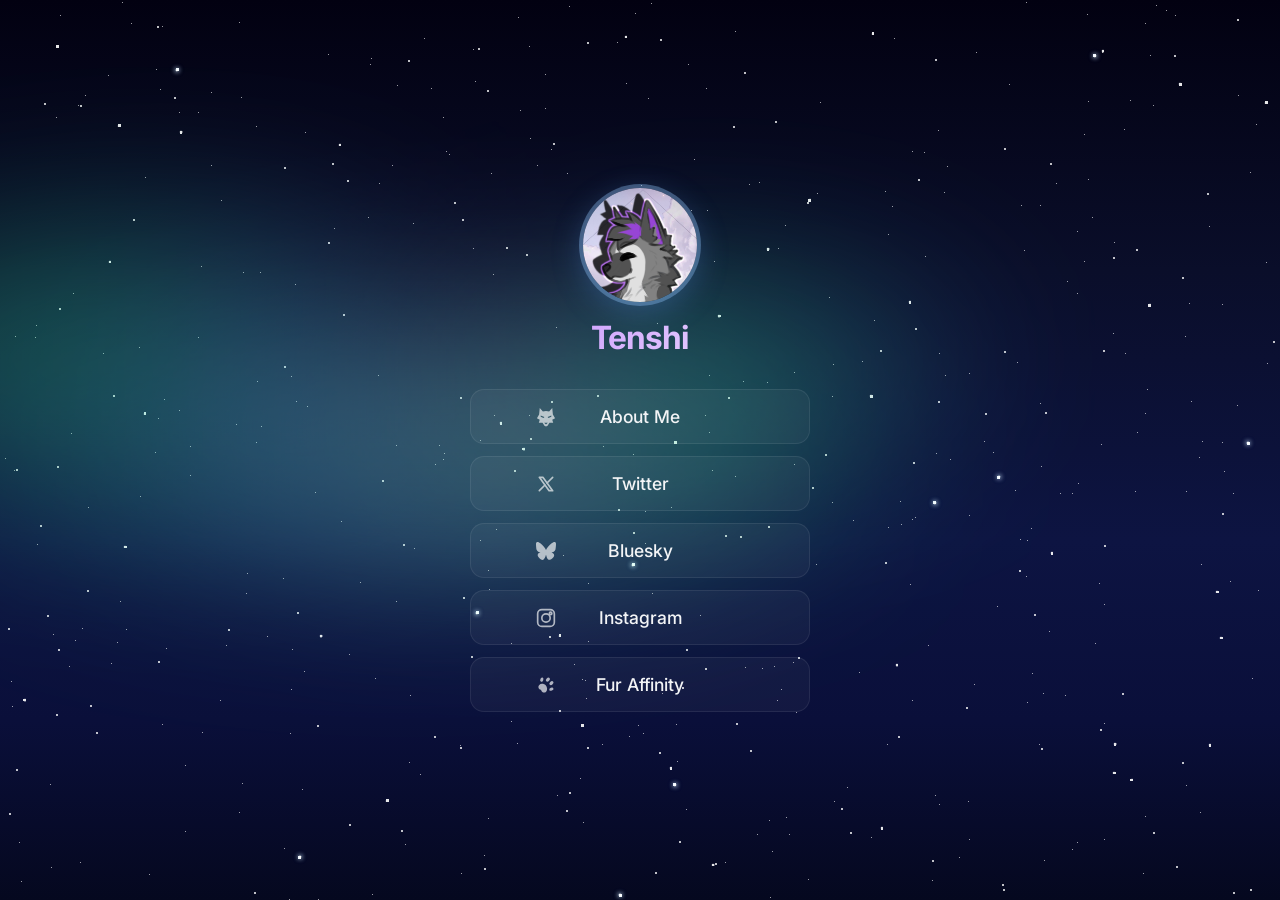
==== commit 293d1158: "mobile performance enhancements" ====
--- a/index.html
+++ b/index.html
@@ -11,134 +11,297 @@
   <link rel="stylesheet" href="style.css">
 </head>
 <body>
-  <svg class="traces" viewBox="0 0 1440 900" preserveAspectRatio="xMidYMid slice" xmlns="http://www.w3.org/2000/svg">
+  <!-- Circuit background. Glow and blur are pre-built into layered strokes (no filters),
+       and the left/right fade is a CSS mask, so each frame only redraws plain lines. -->
+  <svg width="0" height="0" style="position:absolute" aria-hidden="true" focusable="false">
     <defs>
-      
-      <linearGradient id="sharpGrad" gradientUnits="userSpaceOnUse" x1="0" y1="0" x2="1440" y2="0">
-        <stop offset="0"    stop-color="#fff"/>
-        <stop offset="0.25" stop-color="#fff"/>   
-        <stop offset="0.35" stop-color="#000"/>   
-        <stop offset="0.65" stop-color="#000"/>
-        <stop offset="0.75" stop-color="#fff"/> 
-        <stop offset="1"    stop-color="#fff"/>
-      </linearGradient>
- 
-      
-      <linearGradient id="blurGrad" gradientUnits="userSpaceOnUse" x1="0" y1="0" x2="1440" y2="0">
-        <stop offset="0"    stop-color="#000"/>
-        <stop offset="0.25" stop-color="#000"/>   
-        <stop offset="0.35" stop-color="#fff"/>   
-        <stop offset="0.4"  stop-color="#fff"/>   
-        <stop offset="0.45" stop-color="#000"/> 
-        <stop offset="0.55" stop-color="#000"/>  
-        <stop offset="0.6"  stop-color="#fff"/>   
-        <stop offset="0.65" stop-color="#fff"/>  
-        <stop offset="0.75" stop-color="#000"/>   
-        <stop offset="1"    stop-color="#000"/>
-      </linearGradient>
-
-      <mask id="sharpMask" maskUnits="userSpaceOnUse" x="-5000" y="-5000" width="12000" height="12000">
-        <rect x="-5000" y="-5000" width="12000" height="12000" fill="url(#sharpGrad)"/>
-      </mask>
-      <mask id="blurMask" maskUnits="userSpaceOnUse" x="-5000" y="-5000" width="12000" height="12000">
-        <rect x="-5000" y="-5000" width="12000" height="12000" fill="url(#blurGrad)"/>
-      </mask>
-
-      <filter id="traceBlur" filterUnits="userSpaceOnUse" x="-5000" y="-5000" width="12000" height="12000">
-        <feGaussianBlur stdDeviation="2"/>
-      </filter>
-
-     
-      <g id="traceSrc">
-     
+      <radialGradient id="traceNodeSoft"><stop offset="0.000" stop-color="#9333ea" stop-opacity="1.000"/><stop offset="0.071" stop-color="#9333ea" stop-opacity="0.980"/><stop offset="0.143" stop-color="#9333ea" stop-opacity="0.914"/><stop offset="0.214" stop-color="#9333ea" stop-opacity="0.816"/><stop offset="0.286" stop-color="#9333ea" stop-opacity="0.693"/><stop offset="0.357" stop-color="#9333ea" stop-opacity="0.561"/><stop offset="0.429" stop-color="#9333ea" stop-opacity="0.430"/><stop offset="0.500" stop-color="#9333ea" stop-opacity="0.311"/><stop offset="0.571" stop-color="#9333ea" stop-opacity="0.209"/><stop offset="0.643" stop-color="#9333ea" stop-opacity="0.131"/><stop offset="0.714" stop-color="#9333ea" stop-opacity="0.078"/><stop offset="0.786" stop-color="#9333ea" stop-opacity="0.041"/><stop offset="0.857" stop-color="#9333ea" stop-opacity="0.020"/><stop offset="0.929" stop-color="#9333ea" stop-opacity="0.008"/><stop offset="1.000" stop-color="#9333ea" stop-opacity="0.000"/></radialGradient>
+      <g id="traceSharp">
         <g class="trace">
           <path class="trace-path" d="M 0 120 L 120 120 L 160 160 L 360 160 L 400 200 L 560 200 L 600 240 L 648 288"/>
-          <path class="trace-pulse" pathLength="100" d="M 0 120 L 120 120 L 160 160 L 360 160 L 400 200 L 560 200 L 600 240 L 648 288"/>
-          <circle class="trace-node" cx="0" cy="120" r="3"/>
-          <circle class="trace-node" cx="120" cy="120" r="2.5"/>
-          <circle class="trace-node" cx="160" cy="160" r="2.5"/>
-          <circle class="trace-node" cx="360" cy="160" r="2.5"/>
-          <circle class="trace-node" cx="400" cy="200" r="2.5"/>
+          <path class="trace-pulse" pathLength="100" style="stroke-width:30.0;stroke:rgb(155,65,238);stroke-opacity:0.013;animation-duration:5s;animation-delay:0s" d="M 0 120 L 120 120 L 160 160 L 360 160 L 400 200 L 560 200 L 600 240 L 648 288"/>
+          <path class="trace-pulse" pathLength="100" style="stroke-width:23.0;stroke:rgb(155,65,238);stroke-opacity:0.019;animation-duration:5s;animation-delay:0s" d="M 0 120 L 120 120 L 160 160 L 360 160 L 400 200 L 560 200 L 600 240 L 648 288"/>
+          <path class="trace-pulse" pathLength="100" style="stroke-width:18.0;stroke:rgb(155,65,238);stroke-opacity:0.025;animation-duration:5s;animation-delay:0s" d="M 0 120 L 120 120 L 160 160 L 360 160 L 400 200 L 560 200 L 600 240 L 648 288"/>
+          <path class="trace-pulse" pathLength="100" style="stroke-width:14.0;stroke:rgb(155,65,238);stroke-opacity:0.05;animation-duration:5s;animation-delay:0s" d="M 0 120 L 120 120 L 160 160 L 360 160 L 400 200 L 560 200 L 600 240 L 648 288"/>
+          <path class="trace-pulse" pathLength="100" style="stroke-width:11.0;stroke:rgb(155,65,238);stroke-opacity:0.055;animation-duration:5s;animation-delay:0s" d="M 0 120 L 120 120 L 160 160 L 360 160 L 400 200 L 560 200 L 600 240 L 648 288"/>
+          <path class="trace-pulse" pathLength="100" style="stroke-width:8.6;stroke:rgb(155,65,238);stroke-opacity:0.06;animation-duration:5s;animation-delay:0s" d="M 0 120 L 120 120 L 160 160 L 360 160 L 400 200 L 560 200 L 600 240 L 648 288"/>
+          <path class="trace-pulse" pathLength="100" style="stroke-width:6.6;stroke:rgb(155,65,238);stroke-opacity:0.065;animation-duration:5s;animation-delay:0s" d="M 0 120 L 120 120 L 160 160 L 360 160 L 400 200 L 560 200 L 600 240 L 648 288"/>
+          <path class="trace-pulse" pathLength="100" style="stroke-width:4.8;stroke:rgb(155,65,238);stroke-opacity:0.058;animation-duration:5s;animation-delay:0s" d="M 0 120 L 120 120 L 160 160 L 360 160 L 400 200 L 560 200 L 600 240 L 648 288"/>
+          <path class="trace-pulse" pathLength="100" style="stroke-width:3.2;stroke:rgb(155,65,238);stroke-opacity:0.195;animation-duration:5s;animation-delay:0s" d="M 0 120 L 120 120 L 160 160 L 360 160 L 400 200 L 560 200 L 600 240 L 648 288"/>
+          <path class="trace-pulse" pathLength="100" style="stroke-width:2.0;stroke:rgb(147,51,234);stroke-opacity:1.0;animation-duration:5s;animation-delay:0s" d="M 0 120 L 120 120 L 160 160 L 360 160 L 400 200 L 560 200 L 600 240 L 648 288"/>
+          <circle class="trace-node" cx="0" cy="120" r="3" style="animation-delay:0.9s"/>
+          <circle class="trace-node" cx="120" cy="120" r="2.5" style="animation-delay:1.5s"/>
+          <circle class="trace-node" cx="160" cy="160" r="2.5" style="animation-delay:2s"/>
+          <circle class="trace-node" cx="360" cy="160" r="2.5" style="animation-delay:2.5s"/>
+          <circle class="trace-node" cx="400" cy="200" r="2.5" style="animation-delay:3s"/>
           <circle class="trace-node" cx="560" cy="200" r="2.5"/>
           <circle class="trace-node" cx="600" cy="240" r="2.5"/>
           <circle class="trace-node" cx="648" cy="288" r="3"/>
         </g>
-
-       
         <g class="trace">
           <path class="trace-path" d="M 0 380 L 200 380 L 240 340 L 440 340 L 480 380 L 600 380 L 648 380"/>
-          <path class="trace-pulse" pathLength="100" d="M 0 380 L 200 380 L 240 340 L 440 340 L 480 380 L 600 380 L 648 380"/>
-          <circle class="trace-node" cx="0" cy="380" r="3"/>
-          <circle class="trace-node" cx="200" cy="380" r="2.5"/>
-          <circle class="trace-node" cx="240" cy="340" r="2.5"/>
-          <circle class="trace-node" cx="440" cy="340" r="2.5"/>
-          <circle class="trace-node" cx="480" cy="380" r="2.5"/>
+          <path class="trace-pulse" pathLength="100" style="stroke-width:30.0;stroke:rgb(155,65,238);stroke-opacity:0.013;animation-duration:6s;animation-delay:-1.5s" d="M 0 380 L 200 380 L 240 340 L 440 340 L 480 380 L 600 380 L 648 380"/>
+          <path class="trace-pulse" pathLength="100" style="stroke-width:23.0;stroke:rgb(155,65,238);stroke-opacity:0.019;animation-duration:6s;animation-delay:-1.5s" d="M 0 380 L 200 380 L 240 340 L 440 340 L 480 380 L 600 380 L 648 380"/>
+          <path class="trace-pulse" pathLength="100" style="stroke-width:18.0;stroke:rgb(155,65,238);stroke-opacity:0.025;animation-duration:6s;animation-delay:-1.5s" d="M 0 380 L 200 380 L 240 340 L 440 340 L 480 380 L 600 380 L 648 380"/>
+          <path class="trace-pulse" pathLength="100" style="stroke-width:14.0;stroke:rgb(155,65,238);stroke-opacity:0.05;animation-duration:6s;animation-delay:-1.5s" d="M 0 380 L 200 380 L 240 340 L 440 340 L 480 380 L 600 380 L 648 380"/>
+          <path class="trace-pulse" pathLength="100" style="stroke-width:11.0;stroke:rgb(155,65,238);stroke-opacity:0.055;animation-duration:6s;animation-delay:-1.5s" d="M 0 380 L 200 380 L 240 340 L 440 340 L 480 380 L 600 380 L 648 380"/>
+          <path class="trace-pulse" pathLength="100" style="stroke-width:8.6;stroke:rgb(155,65,238);stroke-opacity:0.06;animation-duration:6s;animation-delay:-1.5s" d="M 0 380 L 200 380 L 240 340 L 440 340 L 480 380 L 600 380 L 648 380"/>
+          <path class="trace-pulse" pathLength="100" style="stroke-width:6.6;stroke:rgb(155,65,238);stroke-opacity:0.065;animation-duration:6s;animation-delay:-1.5s" d="M 0 380 L 200 380 L 240 340 L 440 340 L 480 380 L 600 380 L 648 380"/>
+          <path class="trace-pulse" pathLength="100" style="stroke-width:4.8;stroke:rgb(155,65,238);stroke-opacity:0.058;animation-duration:6s;animation-delay:-1.5s" d="M 0 380 L 200 380 L 240 340 L 440 340 L 480 380 L 600 380 L 648 380"/>
+          <path class="trace-pulse" pathLength="100" style="stroke-width:3.2;stroke:rgb(155,65,238);stroke-opacity:0.195;animation-duration:6s;animation-delay:-1.5s" d="M 0 380 L 200 380 L 240 340 L 440 340 L 480 380 L 600 380 L 648 380"/>
+          <path class="trace-pulse" pathLength="100" style="stroke-width:2.0;stroke:rgb(147,51,234);stroke-opacity:1.0;animation-duration:6s;animation-delay:-1.5s" d="M 0 380 L 200 380 L 240 340 L 440 340 L 480 380 L 600 380 L 648 380"/>
+          <circle class="trace-node" cx="0" cy="380" r="3" style="animation-delay:0.7s"/>
+          <circle class="trace-node" cx="200" cy="380" r="2.5" style="animation-delay:1.3s"/>
+          <circle class="trace-node" cx="240" cy="340" r="2.5" style="animation-delay:1.8s"/>
+          <circle class="trace-node" cx="440" cy="340" r="2.5" style="animation-delay:2.3s"/>
+          <circle class="trace-node" cx="480" cy="380" r="2.5" style="animation-delay:2.8s"/>
           <circle class="trace-node" cx="600" cy="380" r="2.5"/>
           <circle class="trace-node" cx="648" cy="380" r="3"/>
         </g>
-
-       
         <g class="trace">
           <path class="trace-path" d="M 0 660 L 140 660 L 180 700 L 380 700 L 420 660 L 540 660 L 580 700 L 648 700"/>
-          <path class="trace-pulse" pathLength="100" d="M 0 660 L 140 660 L 180 700 L 380 700 L 420 660 L 540 660 L 580 700 L 648 700"/>
-          <circle class="trace-node" cx="0" cy="660" r="3"/>
-          <circle class="trace-node" cx="140" cy="660" r="2.5"/>
-          <circle class="trace-node" cx="180" cy="700" r="2.5"/>
-          <circle class="trace-node" cx="380" cy="700" r="2.5"/>
-          <circle class="trace-node" cx="420" cy="660" r="2.5"/>
-          <circle class="trace-node" cx="540" cy="660" r="2.5"/>
+          <path class="trace-pulse" pathLength="100" style="stroke-width:30.0;stroke:rgb(155,65,238);stroke-opacity:0.013;animation-duration:5.5s;animation-delay:-3s" d="M 0 660 L 140 660 L 180 700 L 380 700 L 420 660 L 540 660 L 580 700 L 648 700"/>
+          <path class="trace-pulse" pathLength="100" style="stroke-width:23.0;stroke:rgb(155,65,238);stroke-opacity:0.019;animation-duration:5.5s;animation-delay:-3s" d="M 0 660 L 140 660 L 180 700 L 380 700 L 420 660 L 540 660 L 580 700 L 648 700"/>
+          <path class="trace-pulse" pathLength="100" style="stroke-width:18.0;stroke:rgb(155,65,238);stroke-opacity:0.025;animation-duration:5.5s;animation-delay:-3s" d="M 0 660 L 140 660 L 180 700 L 380 700 L 420 660 L 540 660 L 580 700 L 648 700"/>
+          <path class="trace-pulse" pathLength="100" style="stroke-width:14.0;stroke:rgb(155,65,238);stroke-opacity:0.05;animation-duration:5.5s;animation-delay:-3s" d="M 0 660 L 140 660 L 180 700 L 380 700 L 420 660 L 540 660 L 580 700 L 648 700"/>
+          <path class="trace-pulse" pathLength="100" style="stroke-width:11.0;stroke:rgb(155,65,238);stroke-opacity:0.055;animation-duration:5.5s;animation-delay:-3s" d="M 0 660 L 140 660 L 180 700 L 380 700 L 420 660 L 540 660 L 580 700 L 648 700"/>
+          <path class="trace-pulse" pathLength="100" style="stroke-width:8.6;stroke:rgb(155,65,238);stroke-opacity:0.06;animation-duration:5.5s;animation-delay:-3s" d="M 0 660 L 140 660 L 180 700 L 380 700 L 420 660 L 540 660 L 580 700 L 648 700"/>
+          <path class="trace-pulse" pathLength="100" style="stroke-width:6.6;stroke:rgb(155,65,238);stroke-opacity:0.065;animation-duration:5.5s;animation-delay:-3s" d="M 0 660 L 140 660 L 180 700 L 380 700 L 420 660 L 540 660 L 580 700 L 648 700"/>
+          <path class="trace-pulse" pathLength="100" style="stroke-width:4.8;stroke:rgb(155,65,238);stroke-opacity:0.058;animation-duration:5.5s;animation-delay:-3s" d="M 0 660 L 140 660 L 180 700 L 380 700 L 420 660 L 540 660 L 580 700 L 648 700"/>
+          <path class="trace-pulse" pathLength="100" style="stroke-width:3.2;stroke:rgb(155,65,238);stroke-opacity:0.195;animation-duration:5.5s;animation-delay:-3s" d="M 0 660 L 140 660 L 180 700 L 380 700 L 420 660 L 540 660 L 580 700 L 648 700"/>
+          <path class="trace-pulse" pathLength="100" style="stroke-width:2.0;stroke:rgb(147,51,234);stroke-opacity:1.0;animation-duration:5.5s;animation-delay:-3s" d="M 0 660 L 140 660 L 180 700 L 380 700 L 420 660 L 540 660 L 580 700 L 648 700"/>
+          <circle class="trace-node" cx="0" cy="660" r="3" style="animation-delay:1.1s"/>
+          <circle class="trace-node" cx="140" cy="660" r="2.5" style="animation-delay:1.7s"/>
+          <circle class="trace-node" cx="180" cy="700" r="2.5" style="animation-delay:2.3s"/>
+          <circle class="trace-node" cx="380" cy="700" r="2.5" style="animation-delay:2.9s"/>
+          <circle class="trace-node" cx="420" cy="660" r="2.5" style="animation-delay:3.5s"/>
+          <circle class="trace-node" cx="540" cy="660" r="2.5" style="animation-delay:4s"/>
           <circle class="trace-node" cx="580" cy="700" r="2.5"/>
           <circle class="trace-node" cx="648" cy="700" r="3"/>
         </g>
-
-        
         <g class="trace">
           <path class="trace-path" d="M 1440 180 L 1360 180 L 1320 220 L 1160 220 L 1120 260 L 960 260 L 920 300 L 792 300"/>
-          <path class="trace-pulse" pathLength="100" d="M 1440 180 L 1360 180 L 1320 220 L 1160 220 L 1120 260 L 960 260 L 920 300 L 792 300"/>
-          <circle class="trace-node" cx="1440" cy="180" r="3"/>
-          <circle class="trace-node" cx="1360" cy="180" r="2.5"/>
-          <circle class="trace-node" cx="1320" cy="220" r="2.5"/>
-          <circle class="trace-node" cx="1160" cy="220" r="2.5"/>
-          <circle class="trace-node" cx="1120" cy="260" r="2.5"/>
-          <circle class="trace-node" cx="960" cy="260" r="2.5"/>
+          <path class="trace-pulse" pathLength="100" style="stroke-width:30.0;stroke:rgb(155,65,238);stroke-opacity:0.013;animation-duration:6.5s;animation-delay:-0.8s" d="M 1440 180 L 1360 180 L 1320 220 L 1160 220 L 1120 260 L 960 260 L 920 300 L 792 300"/>
+          <path class="trace-pulse" pathLength="100" style="stroke-width:23.0;stroke:rgb(155,65,238);stroke-opacity:0.019;animation-duration:6.5s;animation-delay:-0.8s" d="M 1440 180 L 1360 180 L 1320 220 L 1160 220 L 1120 260 L 960 260 L 920 300 L 792 300"/>
+          <path class="trace-pulse" pathLength="100" style="stroke-width:18.0;stroke:rgb(155,65,238);stroke-opacity:0.025;animation-duration:6.5s;animation-delay:-0.8s" d="M 1440 180 L 1360 180 L 1320 220 L 1160 220 L 1120 260 L 960 260 L 920 300 L 792 300"/>
+          <path class="trace-pulse" pathLength="100" style="stroke-width:14.0;stroke:rgb(155,65,238);stroke-opacity:0.05;animation-duration:6.5s;animation-delay:-0.8s" d="M 1440 180 L 1360 180 L 1320 220 L 1160 220 L 1120 260 L 960 260 L 920 300 L 792 300"/>
+          <path class="trace-pulse" pathLength="100" style="stroke-width:11.0;stroke:rgb(155,65,238);stroke-opacity:0.055;animation-duration:6.5s;animation-delay:-0.8s" d="M 1440 180 L 1360 180 L 1320 220 L 1160 220 L 1120 260 L 960 260 L 920 300 L 792 300"/>
+          <path class="trace-pulse" pathLength="100" style="stroke-width:8.6;stroke:rgb(155,65,238);stroke-opacity:0.06;animation-duration:6.5s;animation-delay:-0.8s" d="M 1440 180 L 1360 180 L 1320 220 L 1160 220 L 1120 260 L 960 260 L 920 300 L 792 300"/>
+          <path class="trace-pulse" pathLength="100" style="stroke-width:6.6;stroke:rgb(155,65,238);stroke-opacity:0.065;animation-duration:6.5s;animation-delay:-0.8s" d="M 1440 180 L 1360 180 L 1320 220 L 1160 220 L 1120 260 L 960 260 L 920 300 L 792 300"/>
+          <path class="trace-pulse" pathLength="100" style="stroke-width:4.8;stroke:rgb(155,65,238);stroke-opacity:0.058;animation-duration:6.5s;animation-delay:-0.8s" d="M 1440 180 L 1360 180 L 1320 220 L 1160 220 L 1120 260 L 960 260 L 920 300 L 792 300"/>
+          <path class="trace-pulse" pathLength="100" style="stroke-width:3.2;stroke:rgb(155,65,238);stroke-opacity:0.195;animation-duration:6.5s;animation-delay:-0.8s" d="M 1440 180 L 1360 180 L 1320 220 L 1160 220 L 1120 260 L 960 260 L 920 300 L 792 300"/>
+          <path class="trace-pulse" pathLength="100" style="stroke-width:2.0;stroke:rgb(147,51,234);stroke-opacity:1.0;animation-duration:6.5s;animation-delay:-0.8s" d="M 1440 180 L 1360 180 L 1320 220 L 1160 220 L 1120 260 L 960 260 L 920 300 L 792 300"/>
+          <circle class="trace-node" cx="1440" cy="180" r="3" style="animation-delay:0.7s"/>
+          <circle class="trace-node" cx="1360" cy="180" r="2.5" style="animation-delay:1.1s"/>
+          <circle class="trace-node" cx="1320" cy="220" r="2.5" style="animation-delay:1.5s"/>
+          <circle class="trace-node" cx="1160" cy="220" r="2.5" style="animation-delay:1.9s"/>
+          <circle class="trace-node" cx="1120" cy="260" r="2.5" style="animation-delay:2.3s"/>
+          <circle class="trace-node" cx="960" cy="260" r="2.5" style="animation-delay:2.7s"/>
           <circle class="trace-node" cx="920" cy="300" r="2.5"/>
           <circle class="trace-node" cx="792" cy="300" r="3"/>
         </g>
-
-        
         <g class="trace">
           <path class="trace-path" d="M 1440 420 L 1340 420 L 1300 460 L 1100 460 L 1060 500 L 860 500 L 820 460 L 792 460"/>
-          <path class="trace-pulse" pathLength="100" d="M 1440 420 L 1340 420 L 1300 460 L 1100 460 L 1060 500 L 860 500 L 820 460 L 792 460"/>
-          <circle class="trace-node" cx="1440" cy="420" r="3"/>
-          <circle class="trace-node" cx="1340" cy="420" r="2.5"/>
-          <circle class="trace-node" cx="1300" cy="460" r="2.5"/>
-          <circle class="trace-node" cx="1100" cy="460" r="2.5"/>
-          <circle class="trace-node" cx="1060" cy="500" r="2.5"/>
-          <circle class="trace-node" cx="860" cy="500" r="2.5"/>
+          <path class="trace-pulse" pathLength="100" style="stroke-width:30.0;stroke:rgb(155,65,238);stroke-opacity:0.013;animation-duration:5s;animation-delay:-2.2s" d="M 1440 420 L 1340 420 L 1300 460 L 1100 460 L 1060 500 L 860 500 L 820 460 L 792 460"/>
+          <path class="trace-pulse" pathLength="100" style="stroke-width:23.0;stroke:rgb(155,65,238);stroke-opacity:0.019;animation-duration:5s;animation-delay:-2.2s" d="M 1440 420 L 1340 420 L 1300 460 L 1100 460 L 1060 500 L 860 500 L 820 460 L 792 460"/>
+          <path class="trace-pulse" pathLength="100" style="stroke-width:18.0;stroke:rgb(155,65,238);stroke-opacity:0.025;animation-duration:5s;animation-delay:-2.2s" d="M 1440 420 L 1340 420 L 1300 460 L 1100 460 L 1060 500 L 860 500 L 820 460 L 792 460"/>
+          <path class="trace-pulse" pathLength="100" style="stroke-width:14.0;stroke:rgb(155,65,238);stroke-opacity:0.05;animation-duration:5s;animation-delay:-2.2s" d="M 1440 420 L 1340 420 L 1300 460 L 1100 460 L 1060 500 L 860 500 L 820 460 L 792 460"/>
+          <path class="trace-pulse" pathLength="100" style="stroke-width:11.0;stroke:rgb(155,65,238);stroke-opacity:0.055;animation-duration:5s;animation-delay:-2.2s" d="M 1440 420 L 1340 420 L 1300 460 L 1100 460 L 1060 500 L 860 500 L 820 460 L 792 460"/>
+          <path class="trace-pulse" pathLength="100" style="stroke-width:8.6;stroke:rgb(155,65,238);stroke-opacity:0.06;animation-duration:5s;animation-delay:-2.2s" d="M 1440 420 L 1340 420 L 1300 460 L 1100 460 L 1060 500 L 860 500 L 820 460 L 792 460"/>
+          <path class="trace-pulse" pathLength="100" style="stroke-width:6.6;stroke:rgb(155,65,238);stroke-opacity:0.065;animation-duration:5s;animation-delay:-2.2s" d="M 1440 420 L 1340 420 L 1300 460 L 1100 460 L 1060 500 L 860 500 L 820 460 L 792 460"/>
+          <path class="trace-pulse" pathLength="100" style="stroke-width:4.8;stroke:rgb(155,65,238);stroke-opacity:0.058;animation-duration:5s;animation-delay:-2.2s" d="M 1440 420 L 1340 420 L 1300 460 L 1100 460 L 1060 500 L 860 500 L 820 460 L 792 460"/>
+          <path class="trace-pulse" pathLength="100" style="stroke-width:3.2;stroke:rgb(155,65,238);stroke-opacity:0.195;animation-duration:5s;animation-delay:-2.2s" d="M 1440 420 L 1340 420 L 1300 460 L 1100 460 L 1060 500 L 860 500 L 820 460 L 792 460"/>
+          <path class="trace-pulse" pathLength="100" style="stroke-width:2.0;stroke:rgb(147,51,234);stroke-opacity:1.0;animation-duration:5s;animation-delay:-2.2s" d="M 1440 420 L 1340 420 L 1300 460 L 1100 460 L 1060 500 L 860 500 L 820 460 L 792 460"/>
+          <circle class="trace-node" cx="1440" cy="420" r="3" style="animation-delay:0.4s"/>
+          <circle class="trace-node" cx="1340" cy="420" r="2.5" style="animation-delay:0.9s"/>
+          <circle class="trace-node" cx="1300" cy="460" r="2.5" style="animation-delay:1.4s"/>
+          <circle class="trace-node" cx="1100" cy="460" r="2.5" style="animation-delay:1.9s"/>
+          <circle class="trace-node" cx="1060" cy="500" r="2.5" style="animation-delay:2.4s"/>
+          <circle class="trace-node" cx="860" cy="500" r="2.5" style="animation-delay:2.9s"/>
           <circle class="trace-node" cx="820" cy="460" r="2.5"/>
           <circle class="trace-node" cx="792" cy="460" r="3"/>
         </g>
-
-        
         <g class="trace">
           <path class="trace-path" d="M 1440 640 L 1320 640 L 1280 680 L 1100 680 L 1060 640 L 880 640 L 792 640"/>
-          <path class="trace-pulse" pathLength="100" d="M 1440 640 L 1320 640 L 1280 680 L 1100 680 L 1060 640 L 880 640 L 792 640"/>
-          <circle class="trace-node" cx="1440" cy="640" r="3"/>
-          <circle class="trace-node" cx="1320" cy="640" r="2.5"/>
-          <circle class="trace-node" cx="1280" cy="680" r="2.5"/>
-          <circle class="trace-node" cx="1100" cy="680" r="2.5"/>
+          <path class="trace-pulse" pathLength="100" style="stroke-width:30.0;stroke:rgb(155,65,238);stroke-opacity:0.013;animation-duration:6s;animation-delay:-4s" d="M 1440 640 L 1320 640 L 1280 680 L 1100 680 L 1060 640 L 880 640 L 792 640"/>
+          <path class="trace-pulse" pathLength="100" style="stroke-width:23.0;stroke:rgb(155,65,238);stroke-opacity:0.019;animation-duration:6s;animation-delay:-4s" d="M 1440 640 L 1320 640 L 1280 680 L 1100 680 L 1060 640 L 880 640 L 792 640"/>
+          <path class="trace-pulse" pathLength="100" style="stroke-width:18.0;stroke:rgb(155,65,238);stroke-opacity:0.025;animation-duration:6s;animation-delay:-4s" d="M 1440 640 L 1320 640 L 1280 680 L 1100 680 L 1060 640 L 880 640 L 792 640"/>
+          <path class="trace-pulse" pathLength="100" style="stroke-width:14.0;stroke:rgb(155,65,238);stroke-opacity:0.05;animation-duration:6s;animation-delay:-4s" d="M 1440 640 L 1320 640 L 1280 680 L 1100 680 L 1060 640 L 880 640 L 792 640"/>
+          <path class="trace-pulse" pathLength="100" style="stroke-width:11.0;stroke:rgb(155,65,238);stroke-opacity:0.055;animation-duration:6s;animation-delay:-4s" d="M 1440 640 L 1320 640 L 1280 680 L 1100 680 L 1060 640 L 880 640 L 792 640"/>
+          <path class="trace-pulse" pathLength="100" style="stroke-width:8.6;stroke:rgb(155,65,238);stroke-opacity:0.06;animation-duration:6s;animation-delay:-4s" d="M 1440 640 L 1320 640 L 1280 680 L 1100 680 L 1060 640 L 880 640 L 792 640"/>
+          <path class="trace-pulse" pathLength="100" style="stroke-width:6.6;stroke:rgb(155,65,238);stroke-opacity:0.065;animation-duration:6s;animation-delay:-4s" d="M 1440 640 L 1320 640 L 1280 680 L 1100 680 L 1060 640 L 880 640 L 792 640"/>
+          <path class="trace-pulse" pathLength="100" style="stroke-width:4.8;stroke:rgb(155,65,238);stroke-opacity:0.058;animation-duration:6s;animation-delay:-4s" d="M 1440 640 L 1320 640 L 1280 680 L 1100 680 L 1060 640 L 880 640 L 792 640"/>
+          <path class="trace-pulse" pathLength="100" style="stroke-width:3.2;stroke:rgb(155,65,238);stroke-opacity:0.195;animation-duration:6s;animation-delay:-4s" d="M 1440 640 L 1320 640 L 1280 680 L 1100 680 L 1060 640 L 880 640 L 792 640"/>
+          <path class="trace-pulse" pathLength="100" style="stroke-width:2.0;stroke:rgb(147,51,234);stroke-opacity:1.0;animation-duration:6s;animation-delay:-4s" d="M 1440 640 L 1320 640 L 1280 680 L 1100 680 L 1060 640 L 880 640 L 792 640"/>
+          <circle class="trace-node" cx="1440" cy="640" r="3" style="animation-delay:0.9s"/>
+          <circle class="trace-node" cx="1320" cy="640" r="2.5" style="animation-delay:1.5s"/>
+          <circle class="trace-node" cx="1280" cy="680" r="2.5" style="animation-delay:2.1s"/>
+          <circle class="trace-node" cx="1100" cy="680" r="2.5" style="animation-delay:2.7s"/>
           <circle class="trace-node" cx="1060" cy="640" r="2.5"/>
           <circle class="trace-node" cx="880" cy="640" r="2.5"/>
           <circle class="trace-node" cx="792" cy="640" r="3"/>
         </g>
       </g>
+      <g id="traceSoft">
+        <g class="trace">
+          <path class="trace-line-soft" style="stroke-width:10.4;stroke:rgb(58,0,101);stroke-opacity:0.011" d="M 0 120 L 120 120 L 160 160 L 360 160 L 400 200 L 560 200 L 600 240 L 648 288"/>
+          <path class="trace-line-soft" style="stroke-width:8.0;stroke:rgb(58,0,101);stroke-opacity:0.027" d="M 0 120 L 120 120 L 160 160 L 360 160 L 400 200 L 560 200 L 600 240 L 648 288"/>
+          <path class="trace-line-soft" style="stroke-width:6.0;stroke:rgb(58,0,101);stroke-opacity:0.035" d="M 0 120 L 120 120 L 160 160 L 360 160 L 400 200 L 560 200 L 600 240 L 648 288"/>
+          <path class="trace-line-soft" style="stroke-width:4.2;stroke:rgb(58,0,101);stroke-opacity:0.036" d="M 0 120 L 120 120 L 160 160 L 360 160 L 400 200 L 560 200 L 600 240 L 648 288"/>
+          <path class="trace-line-soft" style="stroke-width:2.6;stroke:rgb(58,0,101);stroke-opacity:0.032" d="M 0 120 L 120 120 L 160 160 L 360 160 L 400 200 L 560 200 L 600 240 L 648 288"/>
+          <path class="trace-line-soft" style="stroke-width:1.2;stroke:rgb(58,0,101);stroke-opacity:0.016" d="M 0 120 L 120 120 L 160 160 L 360 160 L 400 200 L 560 200 L 600 240 L 648 288"/>
+          <path class="trace-pulse" pathLength="100" style="stroke-width:30.0;stroke:rgb(152,56,237);stroke-opacity:0.015;stroke-dasharray:2.910 97.090;animation-duration:5s;animation-delay:-0.052s" d="M 0 120 L 120 120 L 160 160 L 360 160 L 400 200 L 560 200 L 600 240 L 648 288"/>
+          <path class="trace-pulse" pathLength="100" style="stroke-width:23.0;stroke:rgb(152,56,237);stroke-opacity:0.021;stroke-dasharray:3.397 96.603;animation-duration:5s;animation-delay:-0.040s" d="M 0 120 L 120 120 L 160 160 L 360 160 L 400 200 L 560 200 L 600 240 L 648 288"/>
+          <path class="trace-pulse" pathLength="100" style="stroke-width:18.0;stroke:rgb(152,56,237);stroke-opacity:0.036;stroke-dasharray:3.746 96.254;animation-duration:5s;animation-delay:-0.031s" d="M 0 120 L 120 120 L 160 160 L 360 160 L 400 200 L 560 200 L 600 240 L 648 288"/>
+          <path class="trace-pulse" pathLength="100" style="stroke-width:14.0;stroke:rgb(152,56,237);stroke-opacity:0.052;stroke-dasharray:4.025 95.975;animation-duration:5s;animation-delay:-0.024s" d="M 0 120 L 120 120 L 160 160 L 360 160 L 400 200 L 560 200 L 600 240 L 648 288"/>
+          <path class="trace-pulse" pathLength="100" style="stroke-width:10.8;stroke:rgb(152,56,237);stroke-opacity:0.073;stroke-dasharray:4.247 95.753;animation-duration:5s;animation-delay:-0.019s" d="M 0 120 L 120 120 L 160 160 L 360 160 L 400 200 L 560 200 L 600 240 L 648 288"/>
+          <path class="trace-pulse" pathLength="100" style="stroke-width:8.4;stroke:rgb(152,56,237);stroke-opacity:0.107;stroke-dasharray:4.415 95.585;animation-duration:5s;animation-delay:-0.015s" d="M 0 120 L 120 120 L 160 160 L 360 160 L 400 200 L 560 200 L 600 240 L 648 288"/>
+          <path class="trace-pulse" pathLength="100" style="stroke-width:6.4;stroke:rgb(152,56,237);stroke-opacity:0.12;stroke-dasharray:4.554 95.446;animation-duration:5s;animation-delay:-0.011s" d="M 0 120 L 120 120 L 160 160 L 360 160 L 400 200 L 560 200 L 600 240 L 648 288"/>
+          <path class="trace-pulse" pathLength="100" style="stroke-width:4.6;stroke:rgb(152,56,237);stroke-opacity:0.145;stroke-dasharray:4.679 95.321;animation-duration:5s;animation-delay:-0.008s" d="M 0 120 L 120 120 L 160 160 L 360 160 L 400 200 L 560 200 L 600 240 L 648 288"/>
+          <path class="trace-pulse" pathLength="100" style="stroke-width:3.0;stroke:rgb(152,56,237);stroke-opacity:0.139;stroke-dasharray:4.791 95.209;animation-duration:5s;animation-delay:-0.005s" d="M 0 120 L 120 120 L 160 160 L 360 160 L 400 200 L 560 200 L 600 240 L 648 288"/>
+          <path class="trace-pulse" pathLength="100" style="stroke-width:1.5;stroke:rgb(152,56,237);stroke-opacity:0.062;stroke-dasharray:4.895 95.105;animation-duration:5s;animation-delay:-0.003s" d="M 0 120 L 120 120 L 160 160 L 360 160 L 400 200 L 560 200 L 600 240 L 648 288"/>
+          <circle class="trace-node-soft" cx="0" cy="120" r="7.00" style="animation-delay:0.9s"/>
+          <circle class="trace-node-soft" cx="120" cy="120" r="7.00" style="animation-delay:1.5s"/>
+          <circle class="trace-node-soft" cx="160" cy="160" r="7.00" style="animation-delay:2s"/>
+          <circle class="trace-node-soft" cx="360" cy="160" r="7.00" style="animation-delay:2.5s"/>
+          <circle class="trace-node-soft" cx="400" cy="200" r="7.00" style="animation-delay:3s"/>
+          <circle class="trace-node-soft" cx="560" cy="200" r="7.00"/>
+          <circle class="trace-node-soft" cx="600" cy="240" r="7.00"/>
+          <circle class="trace-node-soft" cx="648" cy="288" r="7.00"/>
+        </g>
+        <g class="trace">
+          <path class="trace-line-soft" style="stroke-width:10.4;stroke:rgb(58,0,101);stroke-opacity:0.011" d="M 0 380 L 200 380 L 240 340 L 440 340 L 480 380 L 600 380 L 648 380"/>
+          <path class="trace-line-soft" style="stroke-width:8.0;stroke:rgb(58,0,101);stroke-opacity:0.027" d="M 0 380 L 200 380 L 240 340 L 440 340 L 480 380 L 600 380 L 648 380"/>
+          <path class="trace-line-soft" style="stroke-width:6.0;stroke:rgb(58,0,101);stroke-opacity:0.035" d="M 0 380 L 200 380 L 240 340 L 440 340 L 480 380 L 600 380 L 648 380"/>
+          <path class="trace-line-soft" style="stroke-width:4.2;stroke:rgb(58,0,101);stroke-opacity:0.036" d="M 0 380 L 200 380 L 240 340 L 440 340 L 480 380 L 600 380 L 648 380"/>
+          <path class="trace-line-soft" style="stroke-width:2.6;stroke:rgb(58,0,101);stroke-opacity:0.032" d="M 0 380 L 200 380 L 240 340 L 440 340 L 480 380 L 600 380 L 648 380"/>
+          <path class="trace-line-soft" style="stroke-width:1.2;stroke:rgb(58,0,101);stroke-opacity:0.016" d="M 0 380 L 200 380 L 240 340 L 440 340 L 480 380 L 600 380 L 648 380"/>
+          <path class="trace-pulse" pathLength="100" style="stroke-width:30.0;stroke:rgb(152,56,237);stroke-opacity:0.015;stroke-dasharray:2.798 97.202;animation-duration:6s;animation-delay:-1.566s" d="M 0 380 L 200 380 L 240 340 L 440 340 L 480 380 L 600 380 L 648 380"/>
+          <path class="trace-pulse" pathLength="100" style="stroke-width:23.0;stroke:rgb(152,56,237);stroke-opacity:0.021;stroke-dasharray:3.312 96.688;animation-duration:6s;animation-delay:-1.551s" d="M 0 380 L 200 380 L 240 340 L 440 340 L 480 380 L 600 380 L 648 380"/>
+          <path class="trace-pulse" pathLength="100" style="stroke-width:18.0;stroke:rgb(152,56,237);stroke-opacity:0.036;stroke-dasharray:3.679 96.321;animation-duration:6s;animation-delay:-1.540s" d="M 0 380 L 200 380 L 240 340 L 440 340 L 480 380 L 600 380 L 648 380"/>
+          <path class="trace-pulse" pathLength="100" style="stroke-width:14.0;stroke:rgb(152,56,237);stroke-opacity:0.052;stroke-dasharray:3.972 96.028;animation-duration:6s;animation-delay:-1.531s" d="M 0 380 L 200 380 L 240 340 L 440 340 L 480 380 L 600 380 L 648 380"/>
+          <path class="trace-pulse" pathLength="100" style="stroke-width:10.8;stroke:rgb(152,56,237);stroke-opacity:0.073;stroke-dasharray:4.207 95.793;animation-duration:6s;animation-delay:-1.524s" d="M 0 380 L 200 380 L 240 340 L 440 340 L 480 380 L 600 380 L 648 380"/>
+          <path class="trace-pulse" pathLength="100" style="stroke-width:8.4;stroke:rgb(152,56,237);stroke-opacity:0.107;stroke-dasharray:4.383 95.617;animation-duration:6s;animation-delay:-1.518s" d="M 0 380 L 200 380 L 240 340 L 440 340 L 480 380 L 600 380 L 648 380"/>
+          <path class="trace-pulse" pathLength="100" style="stroke-width:6.4;stroke:rgb(152,56,237);stroke-opacity:0.12;stroke-dasharray:4.530 95.470;animation-duration:6s;animation-delay:-1.514s" d="M 0 380 L 200 380 L 240 340 L 440 340 L 480 380 L 600 380 L 648 380"/>
+          <path class="trace-pulse" pathLength="100" style="stroke-width:4.6;stroke:rgb(152,56,237);stroke-opacity:0.145;stroke-dasharray:4.662 95.338;animation-duration:6s;animation-delay:-1.510s" d="M 0 380 L 200 380 L 240 340 L 440 340 L 480 380 L 600 380 L 648 380"/>
+          <path class="trace-pulse" pathLength="100" style="stroke-width:3.0;stroke:rgb(152,56,237);stroke-opacity:0.139;stroke-dasharray:4.780 95.220;animation-duration:6s;animation-delay:-1.507s" d="M 0 380 L 200 380 L 240 340 L 440 340 L 480 380 L 600 380 L 648 380"/>
+          <path class="trace-pulse" pathLength="100" style="stroke-width:1.5;stroke:rgb(152,56,237);stroke-opacity:0.062;stroke-dasharray:4.890 95.110;animation-duration:6s;animation-delay:-1.503s" d="M 0 380 L 200 380 L 240 340 L 440 340 L 480 380 L 600 380 L 648 380"/>
+          <circle class="trace-node-soft" cx="0" cy="380" r="7.00" style="animation-delay:0.7s"/>
+          <circle class="trace-node-soft" cx="200" cy="380" r="7.00" style="animation-delay:1.3s"/>
+          <circle class="trace-node-soft" cx="240" cy="340" r="7.00" style="animation-delay:1.8s"/>
+          <circle class="trace-node-soft" cx="440" cy="340" r="7.00" style="animation-delay:2.3s"/>
+          <circle class="trace-node-soft" cx="480" cy="380" r="7.00" style="animation-delay:2.8s"/>
+          <circle class="trace-node-soft" cx="600" cy="380" r="7.00"/>
+          <circle class="trace-node-soft" cx="648" cy="380" r="7.00"/>
+        </g>
+        <g class="trace">
+          <path class="trace-line-soft" style="stroke-width:10.4;stroke:rgb(58,0,101);stroke-opacity:0.011" d="M 0 660 L 140 660 L 180 700 L 380 700 L 420 660 L 540 660 L 580 700 L 648 700"/>
+          <path class="trace-line-soft" style="stroke-width:8.0;stroke:rgb(58,0,101);stroke-opacity:0.027" d="M 0 660 L 140 660 L 180 700 L 380 700 L 420 660 L 540 660 L 580 700 L 648 700"/>
+          <path class="trace-line-soft" style="stroke-width:6.0;stroke:rgb(58,0,101);stroke-opacity:0.035" d="M 0 660 L 140 660 L 180 700 L 380 700 L 420 660 L 540 660 L 580 700 L 648 700"/>
+          <path class="trace-line-soft" style="stroke-width:4.2;stroke:rgb(58,0,101);stroke-opacity:0.036" d="M 0 660 L 140 660 L 180 700 L 380 700 L 420 660 L 540 660 L 580 700 L 648 700"/>
+          <path class="trace-line-soft" style="stroke-width:2.6;stroke:rgb(58,0,101);stroke-opacity:0.032" d="M 0 660 L 140 660 L 180 700 L 380 700 L 420 660 L 540 660 L 580 700 L 648 700"/>
+          <path class="trace-line-soft" style="stroke-width:1.2;stroke:rgb(58,0,101);stroke-opacity:0.016" d="M 0 660 L 140 660 L 180 700 L 380 700 L 420 660 L 540 660 L 580 700 L 648 700"/>
+          <path class="trace-pulse" pathLength="100" style="stroke-width:30.0;stroke:rgb(152,56,237);stroke-opacity:0.015;stroke-dasharray:2.850 97.150;animation-duration:5.5s;animation-delay:-3.059s" d="M 0 660 L 140 660 L 180 700 L 380 700 L 420 660 L 540 660 L 580 700 L 648 700"/>
+          <path class="trace-pulse" pathLength="100" style="stroke-width:23.0;stroke:rgb(152,56,237);stroke-opacity:0.021;stroke-dasharray:3.352 96.648;animation-duration:5.5s;animation-delay:-3.045s" d="M 0 660 L 140 660 L 180 700 L 380 700 L 420 660 L 540 660 L 580 700 L 648 700"/>
+          <path class="trace-pulse" pathLength="100" style="stroke-width:18.0;stroke:rgb(152,56,237);stroke-opacity:0.036;stroke-dasharray:3.710 96.290;animation-duration:5.5s;animation-delay:-3.035s" d="M 0 660 L 140 660 L 180 700 L 380 700 L 420 660 L 540 660 L 580 700 L 648 700"/>
+          <path class="trace-pulse" pathLength="100" style="stroke-width:14.0;stroke:rgb(152,56,237);stroke-opacity:0.052;stroke-dasharray:3.997 96.003;animation-duration:5.5s;animation-delay:-3.028s" d="M 0 660 L 140 660 L 180 700 L 380 700 L 420 660 L 540 660 L 580 700 L 648 700"/>
+          <path class="trace-pulse" pathLength="100" style="stroke-width:10.8;stroke:rgb(152,56,237);stroke-opacity:0.073;stroke-dasharray:4.226 95.774;animation-duration:5.5s;animation-delay:-3.021s" d="M 0 660 L 140 660 L 180 700 L 380 700 L 420 660 L 540 660 L 580 700 L 648 700"/>
+          <path class="trace-pulse" pathLength="100" style="stroke-width:8.4;stroke:rgb(152,56,237);stroke-opacity:0.107;stroke-dasharray:4.398 95.602;animation-duration:5.5s;animation-delay:-3.017s" d="M 0 660 L 140 660 L 180 700 L 380 700 L 420 660 L 540 660 L 580 700 L 648 700"/>
+          <path class="trace-pulse" pathLength="100" style="stroke-width:6.4;stroke:rgb(152,56,237);stroke-opacity:0.12;stroke-dasharray:4.541 95.459;animation-duration:5.5s;animation-delay:-3.013s" d="M 0 660 L 140 660 L 180 700 L 380 700 L 420 660 L 540 660 L 580 700 L 648 700"/>
+          <path class="trace-pulse" pathLength="100" style="stroke-width:4.6;stroke:rgb(152,56,237);stroke-opacity:0.145;stroke-dasharray:4.670 95.330;animation-duration:5.5s;animation-delay:-3.009s" d="M 0 660 L 140 660 L 180 700 L 380 700 L 420 660 L 540 660 L 580 700 L 648 700"/>
+          <path class="trace-pulse" pathLength="100" style="stroke-width:3.0;stroke:rgb(152,56,237);stroke-opacity:0.139;stroke-dasharray:4.785 95.215;animation-duration:5.5s;animation-delay:-3.006s" d="M 0 660 L 140 660 L 180 700 L 380 700 L 420 660 L 540 660 L 580 700 L 648 700"/>
+          <path class="trace-pulse" pathLength="100" style="stroke-width:1.5;stroke:rgb(152,56,237);stroke-opacity:0.062;stroke-dasharray:4.893 95.107;animation-duration:5.5s;animation-delay:-3.003s" d="M 0 660 L 140 660 L 180 700 L 380 700 L 420 660 L 540 660 L 580 700 L 648 700"/>
+          <circle class="trace-node-soft" cx="0" cy="660" r="7.00" style="animation-delay:1.1s"/>
+          <circle class="trace-node-soft" cx="140" cy="660" r="7.00" style="animation-delay:1.7s"/>
+          <circle class="trace-node-soft" cx="180" cy="700" r="7.00" style="animation-delay:2.3s"/>
+          <circle class="trace-node-soft" cx="380" cy="700" r="7.00" style="animation-delay:2.9s"/>
+          <circle class="trace-node-soft" cx="420" cy="660" r="7.00" style="animation-delay:3.5s"/>
+          <circle class="trace-node-soft" cx="540" cy="660" r="7.00" style="animation-delay:4s"/>
+          <circle class="trace-node-soft" cx="580" cy="700" r="7.00"/>
+          <circle class="trace-node-soft" cx="648" cy="700" r="7.00"/>
+        </g>
+        <g class="trace">
+          <path class="trace-line-soft" style="stroke-width:10.4;stroke:rgb(58,0,101);stroke-opacity:0.011" d="M 1440 180 L 1360 180 L 1320 220 L 1160 220 L 1120 260 L 960 260 L 920 300 L 792 300"/>
+          <path class="trace-line-soft" style="stroke-width:8.0;stroke:rgb(58,0,101);stroke-opacity:0.027" d="M 1440 180 L 1360 180 L 1320 220 L 1160 220 L 1120 260 L 960 260 L 920 300 L 792 300"/>
+          <path class="trace-line-soft" style="stroke-width:6.0;stroke:rgb(58,0,101);stroke-opacity:0.035" d="M 1440 180 L 1360 180 L 1320 220 L 1160 220 L 1120 260 L 960 260 L 920 300 L 792 300"/>
+          <path class="trace-line-soft" style="stroke-width:4.2;stroke:rgb(58,0,101);stroke-opacity:0.036" d="M 1440 180 L 1360 180 L 1320 220 L 1160 220 L 1120 260 L 960 260 L 920 300 L 792 300"/>
+          <path class="trace-line-soft" style="stroke-width:2.6;stroke:rgb(58,0,101);stroke-opacity:0.032" d="M 1440 180 L 1360 180 L 1320 220 L 1160 220 L 1120 260 L 960 260 L 920 300 L 792 300"/>
+          <path class="trace-line-soft" style="stroke-width:1.2;stroke:rgb(58,0,101);stroke-opacity:0.016" d="M 1440 180 L 1360 180 L 1320 220 L 1160 220 L 1120 260 L 960 260 L 920 300 L 792 300"/>
+          <path class="trace-pulse" pathLength="100" style="stroke-width:30.0;stroke:rgb(152,56,237);stroke-opacity:0.015;stroke-dasharray:2.850 97.150;animation-duration:6.5s;animation-delay:-0.870s" d="M 1440 180 L 1360 180 L 1320 220 L 1160 220 L 1120 260 L 960 260 L 920 300 L 792 300"/>
+          <path class="trace-pulse" pathLength="100" style="stroke-width:23.0;stroke:rgb(152,56,237);stroke-opacity:0.021;stroke-dasharray:3.352 96.648;animation-duration:6.5s;animation-delay:-0.854s" d="M 1440 180 L 1360 180 L 1320 220 L 1160 220 L 1120 260 L 960 260 L 920 300 L 792 300"/>
+          <path class="trace-pulse" pathLength="100" style="stroke-width:18.0;stroke:rgb(152,56,237);stroke-opacity:0.036;stroke-dasharray:3.710 96.290;animation-duration:6.5s;animation-delay:-0.842s" d="M 1440 180 L 1360 180 L 1320 220 L 1160 220 L 1120 260 L 960 260 L 920 300 L 792 300"/>
+          <path class="trace-pulse" pathLength="100" style="stroke-width:14.0;stroke:rgb(152,56,237);stroke-opacity:0.052;stroke-dasharray:3.997 96.003;animation-duration:6.5s;animation-delay:-0.833s" d="M 1440 180 L 1360 180 L 1320 220 L 1160 220 L 1120 260 L 960 260 L 920 300 L 792 300"/>
+          <path class="trace-pulse" pathLength="100" style="stroke-width:10.8;stroke:rgb(152,56,237);stroke-opacity:0.073;stroke-dasharray:4.226 95.774;animation-duration:6.5s;animation-delay:-0.825s" d="M 1440 180 L 1360 180 L 1320 220 L 1160 220 L 1120 260 L 960 260 L 920 300 L 792 300"/>
+          <path class="trace-pulse" pathLength="100" style="stroke-width:8.4;stroke:rgb(152,56,237);stroke-opacity:0.107;stroke-dasharray:4.398 95.602;animation-duration:6.5s;animation-delay:-0.820s" d="M 1440 180 L 1360 180 L 1320 220 L 1160 220 L 1120 260 L 960 260 L 920 300 L 792 300"/>
+          <path class="trace-pulse" pathLength="100" style="stroke-width:6.4;stroke:rgb(152,56,237);stroke-opacity:0.12;stroke-dasharray:4.541 95.459;animation-duration:6.5s;animation-delay:-0.815s" d="M 1440 180 L 1360 180 L 1320 220 L 1160 220 L 1120 260 L 960 260 L 920 300 L 792 300"/>
+          <path class="trace-pulse" pathLength="100" style="stroke-width:4.6;stroke:rgb(152,56,237);stroke-opacity:0.145;stroke-dasharray:4.670 95.330;animation-duration:6.5s;animation-delay:-0.811s" d="M 1440 180 L 1360 180 L 1320 220 L 1160 220 L 1120 260 L 960 260 L 920 300 L 792 300"/>
+          <path class="trace-pulse" pathLength="100" style="stroke-width:3.0;stroke:rgb(152,56,237);stroke-opacity:0.139;stroke-dasharray:4.785 95.215;animation-duration:6.5s;animation-delay:-0.807s" d="M 1440 180 L 1360 180 L 1320 220 L 1160 220 L 1120 260 L 960 260 L 920 300 L 792 300"/>
+          <path class="trace-pulse" pathLength="100" style="stroke-width:1.5;stroke:rgb(152,56,237);stroke-opacity:0.062;stroke-dasharray:4.893 95.107;animation-duration:6.5s;animation-delay:-0.803s" d="M 1440 180 L 1360 180 L 1320 220 L 1160 220 L 1120 260 L 960 260 L 920 300 L 792 300"/>
+          <circle class="trace-node-soft" cx="1440" cy="180" r="7.00" style="animation-delay:0.7s"/>
+          <circle class="trace-node-soft" cx="1360" cy="180" r="7.00" style="animation-delay:1.1s"/>
+          <circle class="trace-node-soft" cx="1320" cy="220" r="7.00" style="animation-delay:1.5s"/>
+          <circle class="trace-node-soft" cx="1160" cy="220" r="7.00" style="animation-delay:1.9s"/>
+          <circle class="trace-node-soft" cx="1120" cy="260" r="7.00" style="animation-delay:2.3s"/>
+          <circle class="trace-node-soft" cx="960" cy="260" r="7.00" style="animation-delay:2.7s"/>
+          <circle class="trace-node-soft" cx="920" cy="300" r="7.00"/>
+          <circle class="trace-node-soft" cx="792" cy="300" r="7.00"/>
+        </g>
+        <g class="trace">
+          <path class="trace-line-soft" style="stroke-width:10.4;stroke:rgb(58,0,101);stroke-opacity:0.011" d="M 1440 420 L 1340 420 L 1300 460 L 1100 460 L 1060 500 L 860 500 L 820 460 L 792 460"/>
+          <path class="trace-line-soft" style="stroke-width:8.0;stroke:rgb(58,0,101);stroke-opacity:0.027" d="M 1440 420 L 1340 420 L 1300 460 L 1100 460 L 1060 500 L 860 500 L 820 460 L 792 460"/>
+          <path class="trace-line-soft" style="stroke-width:6.0;stroke:rgb(58,0,101);stroke-opacity:0.035" d="M 1440 420 L 1340 420 L 1300 460 L 1100 460 L 1060 500 L 860 500 L 820 460 L 792 460"/>
+          <path class="trace-line-soft" style="stroke-width:4.2;stroke:rgb(58,0,101);stroke-opacity:0.036" d="M 1440 420 L 1340 420 L 1300 460 L 1100 460 L 1060 500 L 860 500 L 820 460 L 792 460"/>
+          <path class="trace-line-soft" style="stroke-width:2.6;stroke:rgb(58,0,101);stroke-opacity:0.032" d="M 1440 420 L 1340 420 L 1300 460 L 1100 460 L 1060 500 L 860 500 L 820 460 L 792 460"/>
+          <path class="trace-line-soft" style="stroke-width:1.2;stroke:rgb(58,0,101);stroke-opacity:0.016" d="M 1440 420 L 1340 420 L 1300 460 L 1100 460 L 1060 500 L 860 500 L 820 460 L 792 460"/>
+          <path class="trace-pulse" pathLength="100" style="stroke-width:30.0;stroke:rgb(152,56,237);stroke-opacity:0.015;stroke-dasharray:2.850 97.150;animation-duration:5s;animation-delay:-2.254s" d="M 1440 420 L 1340 420 L 1300 460 L 1100 460 L 1060 500 L 860 500 L 820 460 L 792 460"/>
+          <path class="trace-pulse" pathLength="100" style="stroke-width:23.0;stroke:rgb(152,56,237);stroke-opacity:0.021;stroke-dasharray:3.352 96.648;animation-duration:5s;animation-delay:-2.241s" d="M 1440 420 L 1340 420 L 1300 460 L 1100 460 L 1060 500 L 860 500 L 820 460 L 792 460"/>
+          <path class="trace-pulse" pathLength="100" style="stroke-width:18.0;stroke:rgb(152,56,237);stroke-opacity:0.036;stroke-dasharray:3.710 96.290;animation-duration:5s;animation-delay:-2.232s" d="M 1440 420 L 1340 420 L 1300 460 L 1100 460 L 1060 500 L 860 500 L 820 460 L 792 460"/>
+          <path class="trace-pulse" pathLength="100" style="stroke-width:14.0;stroke:rgb(152,56,237);stroke-opacity:0.052;stroke-dasharray:3.997 96.003;animation-duration:5s;animation-delay:-2.225s" d="M 1440 420 L 1340 420 L 1300 460 L 1100 460 L 1060 500 L 860 500 L 820 460 L 792 460"/>
+          <path class="trace-pulse" pathLength="100" style="stroke-width:10.8;stroke:rgb(152,56,237);stroke-opacity:0.073;stroke-dasharray:4.226 95.774;animation-duration:5s;animation-delay:-2.219s" d="M 1440 420 L 1340 420 L 1300 460 L 1100 460 L 1060 500 L 860 500 L 820 460 L 792 460"/>
+          <path class="trace-pulse" pathLength="100" style="stroke-width:8.4;stroke:rgb(152,56,237);stroke-opacity:0.107;stroke-dasharray:4.398 95.602;animation-duration:5s;animation-delay:-2.215s" d="M 1440 420 L 1340 420 L 1300 460 L 1100 460 L 1060 500 L 860 500 L 820 460 L 792 460"/>
+          <path class="trace-pulse" pathLength="100" style="stroke-width:6.4;stroke:rgb(152,56,237);stroke-opacity:0.12;stroke-dasharray:4.541 95.459;animation-duration:5s;animation-delay:-2.211s" d="M 1440 420 L 1340 420 L 1300 460 L 1100 460 L 1060 500 L 860 500 L 820 460 L 792 460"/>
+          <path class="trace-pulse" pathLength="100" style="stroke-width:4.6;stroke:rgb(152,56,237);stroke-opacity:0.145;stroke-dasharray:4.670 95.330;animation-duration:5s;animation-delay:-2.208s" d="M 1440 420 L 1340 420 L 1300 460 L 1100 460 L 1060 500 L 860 500 L 820 460 L 792 460"/>
+          <path class="trace-pulse" pathLength="100" style="stroke-width:3.0;stroke:rgb(152,56,237);stroke-opacity:0.139;stroke-dasharray:4.785 95.215;animation-duration:5s;animation-delay:-2.205s" d="M 1440 420 L 1340 420 L 1300 460 L 1100 460 L 1060 500 L 860 500 L 820 460 L 792 460"/>
+          <path class="trace-pulse" pathLength="100" style="stroke-width:1.5;stroke:rgb(152,56,237);stroke-opacity:0.062;stroke-dasharray:4.893 95.107;animation-duration:5s;animation-delay:-2.203s" d="M 1440 420 L 1340 420 L 1300 460 L 1100 460 L 1060 500 L 860 500 L 820 460 L 792 460"/>
+          <circle class="trace-node-soft" cx="1440" cy="420" r="7.00" style="animation-delay:0.4s"/>
+          <circle class="trace-node-soft" cx="1340" cy="420" r="7.00" style="animation-delay:0.9s"/>
+          <circle class="trace-node-soft" cx="1300" cy="460" r="7.00" style="animation-delay:1.4s"/>
+          <circle class="trace-node-soft" cx="1100" cy="460" r="7.00" style="animation-delay:1.9s"/>
+          <circle class="trace-node-soft" cx="1060" cy="500" r="7.00" style="animation-delay:2.4s"/>
+          <circle class="trace-node-soft" cx="860" cy="500" r="7.00" style="animation-delay:2.9s"/>
+          <circle class="trace-node-soft" cx="820" cy="460" r="7.00"/>
+          <circle class="trace-node-soft" cx="792" cy="460" r="7.00"/>
+        </g>
+        <g class="trace">
+          <path class="trace-line-soft" style="stroke-width:10.4;stroke:rgb(58,0,101);stroke-opacity:0.011" d="M 1440 640 L 1320 640 L 1280 680 L 1100 680 L 1060 640 L 880 640 L 792 640"/>
+          <path class="trace-line-soft" style="stroke-width:8.0;stroke:rgb(58,0,101);stroke-opacity:0.027" d="M 1440 640 L 1320 640 L 1280 680 L 1100 680 L 1060 640 L 880 640 L 792 640"/>
+          <path class="trace-line-soft" style="stroke-width:6.0;stroke:rgb(58,0,101);stroke-opacity:0.035" d="M 1440 640 L 1320 640 L 1280 680 L 1100 680 L 1060 640 L 880 640 L 792 640"/>
+          <path class="trace-line-soft" style="stroke-width:4.2;stroke:rgb(58,0,101);stroke-opacity:0.036" d="M 1440 640 L 1320 640 L 1280 680 L 1100 680 L 1060 640 L 880 640 L 792 640"/>
+          <path class="trace-line-soft" style="stroke-width:2.6;stroke:rgb(58,0,101);stroke-opacity:0.032" d="M 1440 640 L 1320 640 L 1280 680 L 1100 680 L 1060 640 L 880 640 L 792 640"/>
+          <path class="trace-line-soft" style="stroke-width:1.2;stroke:rgb(58,0,101);stroke-opacity:0.016" d="M 1440 640 L 1320 640 L 1280 680 L 1100 680 L 1060 640 L 880 640 L 792 640"/>
+          <path class="trace-pulse" pathLength="100" style="stroke-width:30.0;stroke:rgb(152,56,237);stroke-opacity:0.015;stroke-dasharray:2.798 97.202;animation-duration:6s;animation-delay:-4.066s" d="M 1440 640 L 1320 640 L 1280 680 L 1100 680 L 1060 640 L 880 640 L 792 640"/>
+          <path class="trace-pulse" pathLength="100" style="stroke-width:23.0;stroke:rgb(152,56,237);stroke-opacity:0.021;stroke-dasharray:3.312 96.688;animation-duration:6s;animation-delay:-4.051s" d="M 1440 640 L 1320 640 L 1280 680 L 1100 680 L 1060 640 L 880 640 L 792 640"/>
+          <path class="trace-pulse" pathLength="100" style="stroke-width:18.0;stroke:rgb(152,56,237);stroke-opacity:0.036;stroke-dasharray:3.679 96.321;animation-duration:6s;animation-delay:-4.040s" d="M 1440 640 L 1320 640 L 1280 680 L 1100 680 L 1060 640 L 880 640 L 792 640"/>
+          <path class="trace-pulse" pathLength="100" style="stroke-width:14.0;stroke:rgb(152,56,237);stroke-opacity:0.052;stroke-dasharray:3.972 96.028;animation-duration:6s;animation-delay:-4.031s" d="M 1440 640 L 1320 640 L 1280 680 L 1100 680 L 1060 640 L 880 640 L 792 640"/>
+          <path class="trace-pulse" pathLength="100" style="stroke-width:10.8;stroke:rgb(152,56,237);stroke-opacity:0.073;stroke-dasharray:4.207 95.793;animation-duration:6s;animation-delay:-4.024s" d="M 1440 640 L 1320 640 L 1280 680 L 1100 680 L 1060 640 L 880 640 L 792 640"/>
+          <path class="trace-pulse" pathLength="100" style="stroke-width:8.4;stroke:rgb(152,56,237);stroke-opacity:0.107;stroke-dasharray:4.383 95.617;animation-duration:6s;animation-delay:-4.018s" d="M 1440 640 L 1320 640 L 1280 680 L 1100 680 L 1060 640 L 880 640 L 792 640"/>
+          <path class="trace-pulse" pathLength="100" style="stroke-width:6.4;stroke:rgb(152,56,237);stroke-opacity:0.12;stroke-dasharray:4.530 95.470;animation-duration:6s;animation-delay:-4.014s" d="M 1440 640 L 1320 640 L 1280 680 L 1100 680 L 1060 640 L 880 640 L 792 640"/>
+          <path class="trace-pulse" pathLength="100" style="stroke-width:4.6;stroke:rgb(152,56,237);stroke-opacity:0.145;stroke-dasharray:4.662 95.338;animation-duration:6s;animation-delay:-4.010s" d="M 1440 640 L 1320 640 L 1280 680 L 1100 680 L 1060 640 L 880 640 L 792 640"/>
+          <path class="trace-pulse" pathLength="100" style="stroke-width:3.0;stroke:rgb(152,56,237);stroke-opacity:0.139;stroke-dasharray:4.780 95.220;animation-duration:6s;animation-delay:-4.007s" d="M 1440 640 L 1320 640 L 1280 680 L 1100 680 L 1060 640 L 880 640 L 792 640"/>
+          <path class="trace-pulse" pathLength="100" style="stroke-width:1.5;stroke:rgb(152,56,237);stroke-opacity:0.062;stroke-dasharray:4.890 95.110;animation-duration:6s;animation-delay:-4.003s" d="M 1440 640 L 1320 640 L 1280 680 L 1100 680 L 1060 640 L 880 640 L 792 640"/>
+          <circle class="trace-node-soft" cx="1440" cy="640" r="7.00" style="animation-delay:0.9s"/>
+          <circle class="trace-node-soft" cx="1320" cy="640" r="7.00" style="animation-delay:1.5s"/>
+          <circle class="trace-node-soft" cx="1280" cy="680" r="7.00" style="animation-delay:2.1s"/>
+          <circle class="trace-node-soft" cx="1100" cy="680" r="7.00" style="animation-delay:2.7s"/>
+          <circle class="trace-node-soft" cx="1060" cy="640" r="7.00"/>
+          <circle class="trace-node-soft" cx="880" cy="640" r="7.00"/>
+          <circle class="trace-node-soft" cx="792" cy="640" r="7.00"/>
+        </g>
+      </g>
     </defs>
-
-    
-    <g mask="url(#sharpMask)"><use href="#traceSrc"/></g>
-    
-    <g mask="url(#blurMask)" filter="url(#traceBlur)"><use href="#traceSrc"/></g>
   </svg>
+  <svg class="traces traces-sharp" viewBox="0 0 1440 900" preserveAspectRatio="xMidYMid slice" aria-hidden="true" focusable="false"><use href="#traceSharp"/></svg>
+  <svg class="traces traces-soft" viewBox="0 0 1440 900" preserveAspectRatio="xMidYMid slice" aria-hidden="true" focusable="false"><use href="#traceSoft"/></svg>
 
   <div class="bg"></div>
 
--- a/style.css
+++ b/style.css
@@ -98,6 +98,10 @@
 }
 
 
+/* Circuit traces.
+   Two copies of the circuit: a crisp one at the outer edges and a soft one nearer the
+   centre. The glow and the soft focus used to be live filters (re-blurred every frame);
+   they are now baked into stacked strokes in the HTML, so no filters run at all. */
 .traces {
   position: fixed;
   inset: 0;
@@ -105,6 +109,24 @@
   width: 100%;
   height: 100%;
   pointer-events: none;
+  /* The mask spans the visible width of the 1440-unit viewBox ("slice" scaling),
+     so the fade sits exactly where the old SVG mask put it at every screen size. */
+  -webkit-mask-repeat: no-repeat;
+  mask-repeat: no-repeat;
+  -webkit-mask-position: center;
+  mask-position: center;
+  -webkit-mask-size: max(100vw, 160vh) 100%;
+  mask-size: max(100vw, 160vh) 100%;
+}
+
+.traces-sharp {
+  -webkit-mask-image: linear-gradient(90deg, #000 25%, transparent 35%, transparent 65%, #000 75%);
+  mask-image: linear-gradient(90deg, #000 25%, transparent 35%, transparent 65%, #000 75%);
+}
+
+.traces-soft {
+  -webkit-mask-image: linear-gradient(90deg, transparent 25%, #000 35%, #000 40%, transparent 45%, transparent 55%, #000 60%, #000 65%, transparent 75%);
+  mask-image: linear-gradient(90deg, transparent 25%, #000 35%, #000 40%, transparent 45%, transparent 55%, #000 60%, #000 65%, transparent 75%);
 }
 
 .trace-path {
@@ -114,15 +136,20 @@
   opacity: 0.6;
 }
 
+.trace-line-soft {
+  fill: none;
+  stroke-linecap: round;
+  stroke-linejoin: round;
+}
+
+/* Each pulse is a small stack of strokes: the core plus rings that recreate the glow.
+   Width, colour and per-pulse timing are set inline in the HTML. */
 .trace-pulse {
   fill: none;
-  stroke: var(--purple-500);
-  stroke-width: 2;
   stroke-linecap: round;
   stroke-linejoin: round;
-  filter: drop-shadow(0 0 3px var(--purple-400)) drop-shadow(0 0 6px rgba(147, 51, 234, 0.5));
   stroke-dasharray: 5 95;
-  animation: traceFlow linear infinite;
+  animation: traceFlow 5s linear infinite;
 }
 
 .trace-node {
@@ -131,6 +158,11 @@
   animation: nodeGlow 3s ease-in-out infinite;
 }
 
+.trace-node-soft {
+  fill: url(#traceNodeSoft);
+  animation: nodeGlowSoft 3s ease-in-out infinite;
+}
+
 @keyframes traceFlow {
   from { stroke-dashoffset: 0; }
   to   { stroke-dashoffset: -100; }
@@ -141,64 +173,11 @@
   50%      { opacity: 0.7; r: 2.5; }
 }
 
-
-.trace:nth-child(1) .trace-pulse { animation-duration: 5s; animation-delay: 0s; }
-.trace:nth-child(2) .trace-pulse { animation-duration: 6s; animation-delay: -1.5s; }
-.trace:nth-child(3) .trace-pulse { animation-duration: 5.5s; animation-delay: -3s; }
-.trace:nth-child(4) .trace-pulse { animation-duration: 6.5s; animation-delay: -0.8s; }
-.trace:nth-child(5) .trace-pulse { animation-duration: 5s; animation-delay: -2.2s; }
-.trace:nth-child(6) .trace-pulse { animation-duration: 6s; animation-delay: -4s; }
-
-
-.trace:nth-of-type(1) .trace-node:nth-child(1) { animation-delay: 0s; }
-.trace:nth-of-type(1) .trace-node:nth-child(2) { animation-delay: 0.4s; }
-.trace:nth-of-type(1) .trace-node:nth-child(3) { animation-delay: 0.9s; }
-.trace:nth-of-type(1) .trace-node:nth-child(4) { animation-delay: 1.5s; }
-.trace:nth-of-type(1) .trace-node:nth-child(5) { animation-delay: 2s; }
-.trace:nth-of-type(1) .trace-node:nth-child(6) { animation-delay: 2.5s; }
-.trace:nth-of-type(1) .trace-node:nth-child(7) { animation-delay: 3s; }
-
-.trace:nth-of-type(2) .trace-node:nth-child(1) { animation-delay: -0.3s; }
-.trace:nth-of-type(2) .trace-node:nth-child(2) { animation-delay: 0.2s; }
-.trace:nth-of-type(2) .trace-node:nth-child(3) { animation-delay: 0.7s; }
-.trace:nth-of-type(2) .trace-node:nth-child(4) { animation-delay: 1.3s; }
-.trace:nth-of-type(2) .trace-node:nth-child(5) { animation-delay: 1.8s; }
-.trace:nth-of-type(2) .trace-node:nth-child(6) { animation-delay: 2.3s; }
-.trace:nth-of-type(2) .trace-node:nth-child(7) { animation-delay: 2.8s; }
-
-.trace:nth-of-type(3) .trace-node:nth-child(1) { animation-delay: -0.6s; }
-.trace:nth-of-type(3) .trace-node:nth-child(2) { animation-delay: 0.5s; }
-.trace:nth-of-type(3) .trace-node:nth-child(3) { animation-delay: 1.1s; }
-.trace:nth-of-type(3) .trace-node:nth-child(4) { animation-delay: 1.7s; }
-.trace:nth-of-type(3) .trace-node:nth-child(5) { animation-delay: 2.3s; }
-.trace:nth-of-type(3) .trace-node:nth-child(6) { animation-delay: 2.9s; }
-.trace:nth-of-type(3) .trace-node:nth-child(7) { animation-delay: 3.5s; }
-.trace:nth-of-type(3) .trace-node:nth-child(8) { animation-delay: 4s; }
-
-.trace:nth-of-type(4) .trace-node:nth-child(1) { animation-delay: -0.1s; }
-.trace:nth-of-type(4) .trace-node:nth-child(2) { animation-delay: 0.3s; }
-.trace:nth-of-type(4) .trace-node:nth-child(3) { animation-delay: 0.7s; }
-.trace:nth-of-type(4) .trace-node:nth-child(4) { animation-delay: 1.1s; }
-.trace:nth-of-type(4) .trace-node:nth-child(5) { animation-delay: 1.5s; }
-.trace:nth-of-type(4) .trace-node:nth-child(6) { animation-delay: 1.9s; }
-.trace:nth-of-type(4) .trace-node:nth-child(7) { animation-delay: 2.3s; }
-.trace:nth-of-type(4) .trace-node:nth-child(8) { animation-delay: 2.7s; }
-
-.trace:nth-of-type(5) .trace-node:nth-child(1) { animation-delay: -0.4s; }
-.trace:nth-of-type(5) .trace-node:nth-child(2) { animation-delay: 0.0s; }
-.trace:nth-of-type(5) .trace-node:nth-child(3) { animation-delay: 0.4s; }
-.trace:nth-of-type(5) .trace-node:nth-child(4) { animation-delay: 0.9s; }
-.trace:nth-of-type(5) .trace-node:nth-child(5) { animation-delay: 1.4s; }
-.trace:nth-of-type(5) .trace-node:nth-child(6) { animation-delay: 1.9s; }
-.trace:nth-of-type(5) .trace-node:nth-child(7) { animation-delay: 2.4s; }
-.trace:nth-of-type(5) .trace-node:nth-child(8) { animation-delay: 2.9s; }
-
-.trace:nth-of-type(6) .trace-node:nth-child(1) { animation-delay: -0.7s; }
-.trace:nth-of-type(6) .trace-node:nth-child(2) { animation-delay: 0.4s; }
-.trace:nth-of-type(6) .trace-node:nth-child(3) { animation-delay: 0.9s; }
-.trace:nth-of-type(6) .trace-node:nth-child(4) { animation-delay: 1.5s; }
-.trace:nth-of-type(6) .trace-node:nth-child(5) { animation-delay: 2.1s; }
-.trace:nth-of-type(6) .trace-node:nth-child(6) { animation-delay: 2.7s; }
+/* Same pulse as nodeGlow, pre-blurred: brightness tracks the 2 -> 2.5 radius change. */
+@keyframes nodeGlowSoft {
+  0%, 100% { opacity: 0.122; }
+  50%      { opacity: 0.390; }
+}
 
 
 main {
@@ -665,30 +644,43 @@
 }
 .bl-rays {
   inset: 0;
-  mix-blend-mode: screen;
+  opacity: .5;
+  animation: bl-rays 14s ease-in-out infinite alternate;
+  will-change: opacity;
+}
+.bl-rays::before {
+  content: '';
+  position: absolute;
+  inset: 0;
   filter: blur(12px);
-  opacity: .5;
   background: repeating-conic-gradient(from 150deg at 26% 60%, rgba(255,255,255,0) 0 5deg, rgba(255,255,255,.22) 8deg, rgba(255,255,255,0) 12deg);
   -webkit-mask-image: radial-gradient(ellipse 60% 60% at 26% 60%, #000, transparent 80%);
   mask-image: radial-gradient(ellipse 60% 60% at 26% 60%, #000, transparent 80%);
-  animation: bl-rays 14s ease-in-out infinite alternate;
 }
 @keyframes bl-rays { from { opacity: .25; } to { opacity: .6; } }
 
 .bl-cloud {
   left: 0;
   width: 200%;
+  animation: bl-drift var(--bl-spd) linear infinite;
+  animation-delay: var(--bl-dly, 0s);
+  will-change: transform;
+}
+/* The blur lives on a static child: it is drawn once into the cloud's GPU layer,
+   instead of being re-applied every frame while the layer moves. */
+.bl-cloud::before {
+  content: '';
+  position: absolute;
+  inset: 0;
+  background-image: var(--bl-art);
   background-repeat: repeat-x;
   background-size: 50% 100%;
   filter: blur(var(--bl-blur));
-  animation: bl-drift var(--bl-spd) linear infinite;
-  animation-delay: var(--bl-dly, 0s);
-  will-change: transform;
 }
 @keyframes bl-drift { to { transform: translate3d(-50%, 0, 0); } }
 
 .bl-c0 { --bl-c: var(--bl-cloud0); --bl-spd: 240s; --bl-blur: 14px; top: 6vh; height: 26vh; opacity: .55;
-  background-image:
+  --bl-art:
     radial-gradient(ellipse 9.9% 16.8% at 71.9% 35.3%, rgba(var(--bl-c),0.47) 0%, rgba(var(--bl-c),0.26) 42%, rgba(var(--bl-c),0) 72%),
     radial-gradient(ellipse 12.1% 15.2% at 73.0% 25.6%, rgba(var(--bl-c),0.39) 0%, rgba(var(--bl-c),0.21) 42%, rgba(var(--bl-c),0) 72%),
     radial-gradient(ellipse 14.9% 13.5% at 69.9% 20.1%, rgba(var(--bl-c),0.46) 0%, rgba(var(--bl-c),0.25) 42%, rgba(var(--bl-c),0) 72%),
@@ -697,7 +689,7 @@
     radial-gradient(ellipse 12.0% 10.2% at 27.7% 46.3%, rgba(var(--bl-c),0.47) 0%, rgba(var(--bl-c),0.26) 42%, rgba(var(--bl-c),0) 72%),
     radial-gradient(ellipse 10.6% 11.8% at 26.9% 47.6%, rgba(var(--bl-c),0.43) 0%, rgba(var(--bl-c),0.24) 42%, rgba(var(--bl-c),0) 72%); }
 .bl-c1 { --bl-c: var(--bl-cloud1); --bl-spd: 180s; --bl-blur: 16px; bottom: 10vh; height: 34vh;
-  background-image:
+  --bl-art:
     radial-gradient(ellipse 16.7% 35.3% at 17.6% 43.8%, rgba(var(--bl-c),0.90) 0%, rgba(var(--bl-c),0.50) 42%, rgba(var(--bl-c),0) 72%),
     radial-gradient(ellipse 15.2% 31.4% at 35.6% 67.3%, rgba(var(--bl-c),0.84) 0%, rgba(var(--bl-c),0.46) 42%, rgba(var(--bl-c),0) 72%),
     radial-gradient(ellipse 14.1% 24.2% at 44.7% 57.7%, rgba(var(--bl-c),0.87) 0%, rgba(var(--bl-c),0.48) 42%, rgba(var(--bl-c),0) 72%),
@@ -711,7 +703,7 @@
     radial-gradient(ellipse 13.4% 34.9% at 50.1% 77.4%, rgba(var(--bl-c),0.77) 0%, rgba(var(--bl-c),0.42) 42%, rgba(var(--bl-c),0) 72%),
     linear-gradient(to top, rgba(var(--bl-c),0.95) 0%, rgba(var(--bl-c),0.8) 30%, rgba(var(--bl-c),0) 62%); }
 .bl-c2 { --bl-c: var(--bl-cloud2); --bl-spd: 120s; --bl-dly: -40s; --bl-blur: 14px; bottom: 2vh; height: 36vh;
-  background-image:
+  --bl-art:
     radial-gradient(ellipse 11.9% 31.6% at 39.6% 67.2%, rgba(var(--bl-c),0.84) 0%, rgba(var(--bl-c),0.46) 42%, rgba(var(--bl-c),0) 72%),
     radial-gradient(ellipse 10.5% 24.2% at 77.7% 51.7%, rgba(var(--bl-c),0.73) 0%, rgba(var(--bl-c),0.40) 42%, rgba(var(--bl-c),0) 72%),
     radial-gradient(ellipse 18.0% 30.6% at 73.9% 61.4%, rgba(var(--bl-c),0.85) 0%, rgba(var(--bl-c),0.47) 42%, rgba(var(--bl-c),0) 72%),
@@ -725,7 +717,7 @@
     radial-gradient(ellipse 15.5% 37.0% at 76.7% 84.6%, rgba(var(--bl-c),0.86) 0%, rgba(var(--bl-c),0.47) 42%, rgba(var(--bl-c),0) 72%),
     linear-gradient(to top, rgba(var(--bl-c),0.98) 0%, rgba(var(--bl-c),0.8) 30%, rgba(var(--bl-c),0) 60%); }
 .bl-c3 { --bl-c: var(--bl-cloud3); --bl-spd: 75s; --bl-dly: -20s; --bl-blur: 12px; bottom: -8vh; height: 32vh;
-  background-image:
+  --bl-art:
     radial-gradient(ellipse 13.7% 27.4% at 41.9% 50.4%, rgba(var(--bl-c),0.71) 0%, rgba(var(--bl-c),0.39) 42%, rgba(var(--bl-c),0) 72%),
     radial-gradient(ellipse 14.8% 38.9% at 72.8% 71.8%, rgba(var(--bl-c),0.75) 0%, rgba(var(--bl-c),0.41) 42%, rgba(var(--bl-c),0) 72%),
     radial-gradient(ellipse 15.8% 29.9% at 25.7% 48.7%, rgba(var(--bl-c),0.75) 0%, rgba(var(--bl-c),0.41) 42%, rgba(var(--bl-c),0) 72%),
@@ -759,7 +751,11 @@
 
 .bl-branch { top: 0; right: -4vw; width: min(60vw, 150vh); aspect-ratio: 3 / 2; }
 .bl-branch svg { position: absolute; inset: 0; width: 100%; height: 100%; }
-.bl-bough { transform-origin: 980px 20px; animation: bl-sway 10s ease-in-out infinite alternate; }
+.bl-branch svg {
+  transform-origin: 108.8889% 3.3333%;
+  animation: bl-sway 10s ease-in-out infinite alternate;
+  will-change: transform;
+}
 @keyframes bl-sway { from { transform: rotate(-.6deg); } to { transform: rotate(.8deg); } }
 
 
@@ -834,6 +830,6 @@
 }
 
 @media (prefers-reduced-motion: reduce) {
-  .bl-cloud, .bl-bough, .bl-rays { animation: none; }
+  .bl-cloud, .bl-branch svg, .bl-rays { animation: none; }
   .bl-p { display: none; }
 }
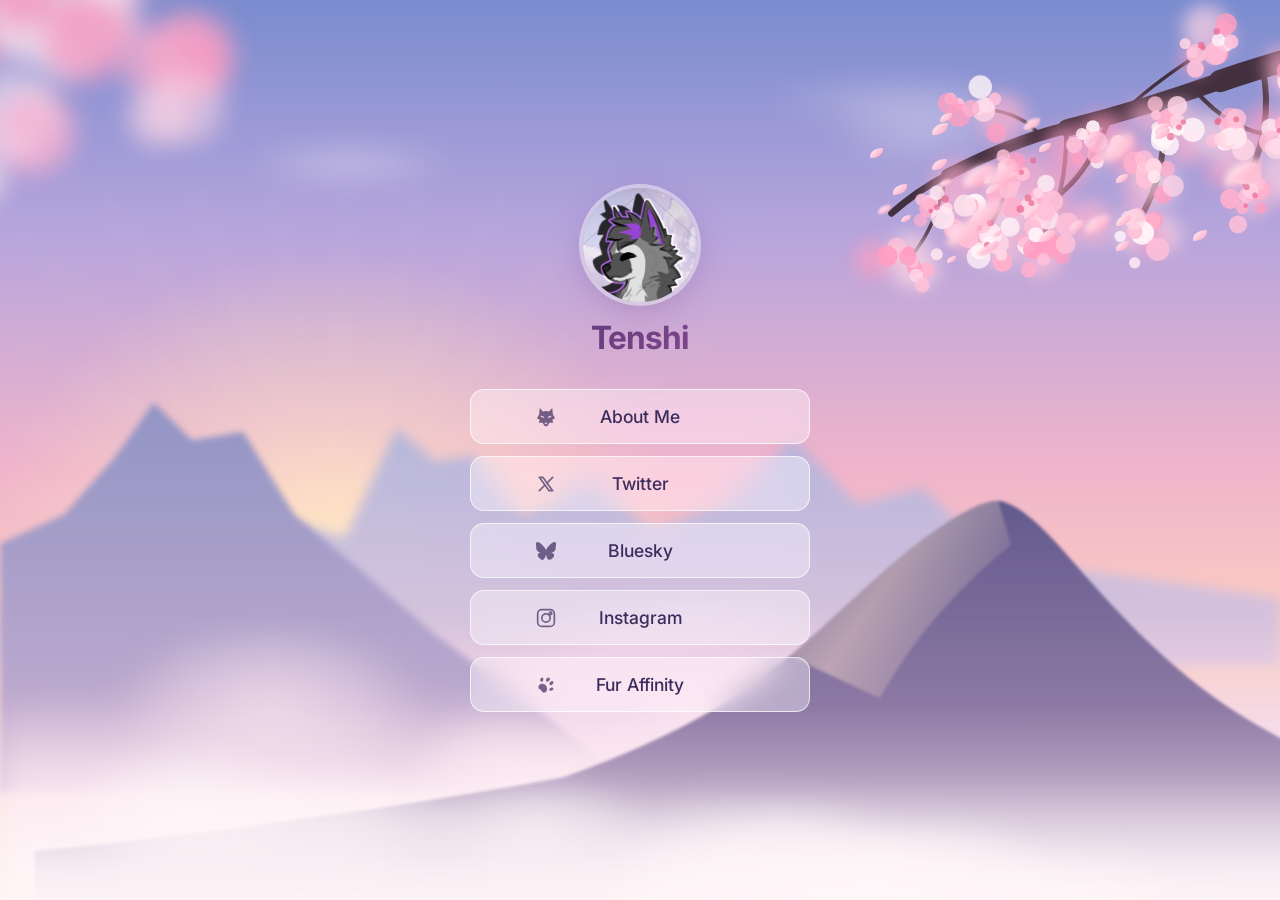
==== commit 73ae1cfb: "stars load faster" ====
--- a/index.html
+++ b/index.html
@@ -829,6 +829,7 @@
         if (starsEl) {
           var counts = { 'star-sm': 350, 'star-md': 120, 'star-lg': 40, 'star-xl': 10 };
           var twinkleClasses = ['twinkle-1', 'twinkle-2', 'twinkle-3'];
+          var frag = document.createDocumentFragment();
           for (var cls in counts) {
             (function (c, n) {
               for (var i = 0; i < n; i++) {
@@ -841,10 +842,11 @@
                   s.style.setProperty('--dur', (3 + Math.random() * 5).toFixed(1) + 's');
                   s.style.setProperty('--delay', (Math.random() * 8).toFixed(1) + 's');
                 }
-                starsEl.appendChild(s);
+                frag.appendChild(s);
               }
             })(cls, counts[cls]);
           }
+          starsEl.appendChild(frag);
         }
       }
 
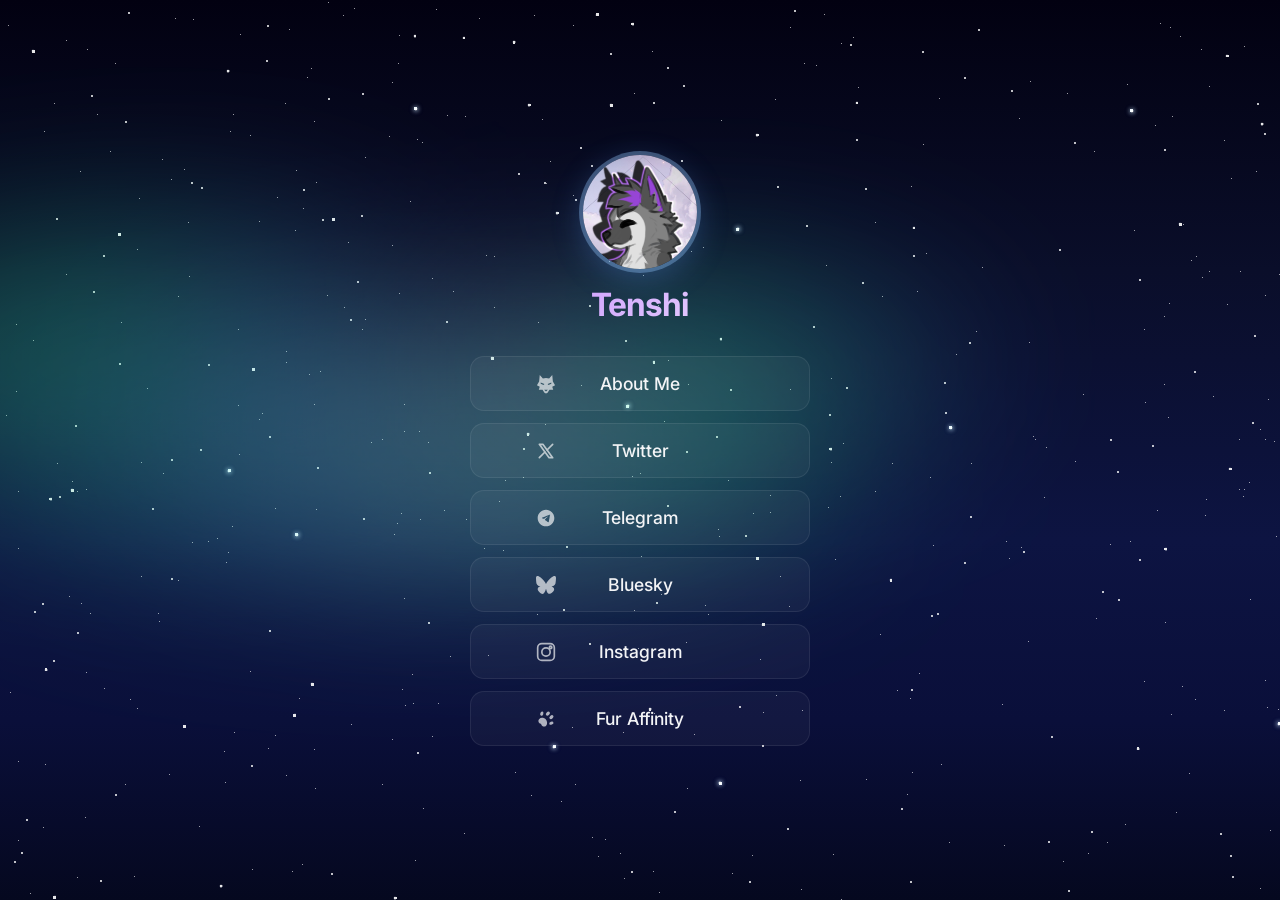
==== commit 6610dfa8: "change favicon, added t.me" ====
--- a/index.html
+++ b/index.html
@@ -779,6 +779,13 @@
         </div>
       </a>
 
+      <a href="https://t.me/TenshiTW" class="link-btn" target="_blank" rel="noopener noreferrer">
+        <div class="link-inner">
+          <svg class="icon" viewBox="0 0 24 24" fill="currentColor" stroke="none"><path d="M12 2C6.48 2 2 6.48 2 12s4.48 10 10 10 10-4.48 10-10S17.52 2 12 2zm4.64 6.8c-.15 1.58-.8 5.42-1.13 7.19-.14.75-.42 1-.68 1.03-.58.05-1.02-.38-1.53-.75-.85-.58-1.34-.94-2.16-1.5-.94-.63-.33-1.07.21-1.68.14-.16 2.62-2.4 2.67-2.6.01-.03.01-.08 0-.11-.02-.04-.07-.07-.11-.08-.05-.01-.09 0-.13.02-.06.02-1.23.78-3.5 2.28-.34.23-.65.35-.93.34-.3-.01-.88-.17-1.31-.31-.54-.18-.97-.28-.93-.59.02-.16.24-.33.67-.51 2.62-1.14 4.38-1.9 5.28-2.26 2.51-1.04 3.03-1.22 3.37-1.22.07 0 .25.02.37.12.1.08.12.19.14.27-.01.06.01.13.01.18z"/></svg>
+          <span>Telegram</span>
+        </div>
+      </a>
+
       <a href="https://bsky.app/" class="link-btn" target="_blank" rel="noopener noreferrer" title="Not very active">
         <div class="link-inner">
           <svg class="icon" viewBox="0 0 24 24" fill="currentColor" stroke="none"><path d="M12 10.8c-1.087-2.114-4.046-6.053-6.798-7.995C2.566.944 1.561 1.266.902 1.565.139 1.908 0 3.08 0 3.768c0 .69.378 5.65.624 6.479.815 2.736 3.713 3.66 6.383 3.364.136-.02.275-.039.415-.056-.138.022-.276.04-.415.056-3.912.58-7.387 2.005-2.83 7.078 5.013 5.19 6.87-1.113 7.823-4.308.953 3.195 2.05 9.271 7.733 4.308 4.267-4.308 1.172-6.498-2.74-7.078a8.741 8.741 0 0 1-.415-.056c.14.017.279.036.415.056 2.67.297 5.568-.628 6.383-3.364.246-.828.624-5.79.624-6.478 0-.69-.139-1.861-.902-2.206-.659-.298-1.664-.62-4.3 1.24C16.046 4.748 13.087 8.687 12 10.8Z"/></svg>
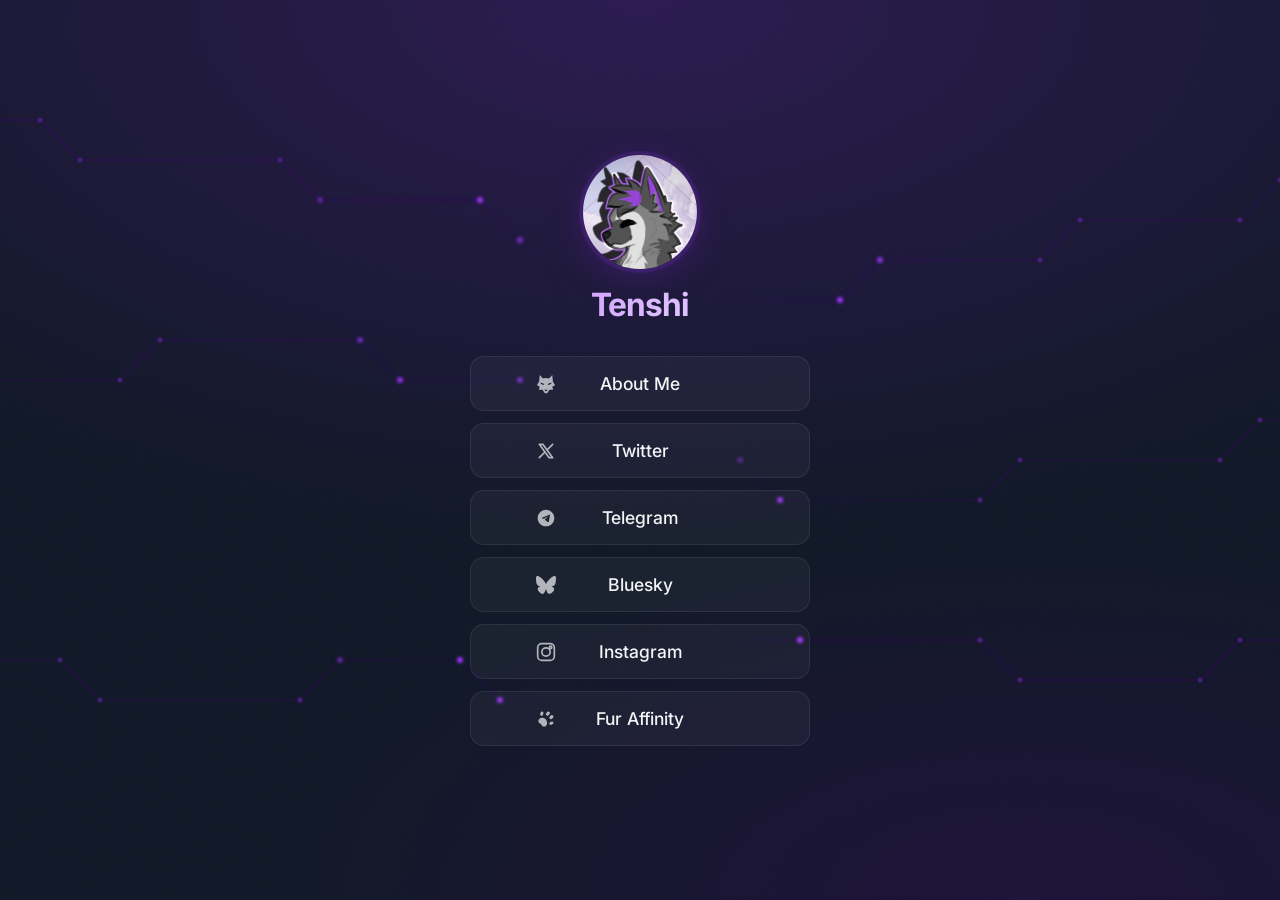
==== commit 9d9dc518: "changed star timings" ====
--- a/index.html
+++ b/index.html
@@ -310,10 +310,10 @@
     <div class="shooting-star" style="top:10%;left:12%;--shoot-angle:28deg;--shoot-cycle:32s;--shoot-delay:5s;">
       <div class="shooting-star-track"></div>
     </div>
-    <div class="shooting-star" style="top:22%;right:15%;--shoot-angle:130deg;--shoot-cycle:25s;--shoot-delay:10s;">
+    <div class="shooting-star" style="top:22%;right:15%;--shoot-angle:130deg;--shoot-cycle:25s;--shoot-delay:4s;">
       <div class="shooting-star-track"></div>
     </div>
-    <div class="shooting-star" style="top:8%;left:55%;--shoot-angle:145deg;--shoot-cycle:18s;--shoot-delay:2s;">
+    <div class="shooting-star shooting-star-middle" style="top:8%;left:55%;--shoot-angle:145deg;--shoot-cycle:18s;--shoot-delay:0s;">
       <div class="shooting-star-track"></div>
     </div>
     <div class="aurora-container">
--- a/style.css
+++ b/style.css
@@ -564,8 +564,8 @@
 }
 body[data-bg="night-sky"] .shooting-star-track {
   position: absolute;
-  top: 0; left: 0; width: 300px; height: 2px;
-  transform: translateX(-300px);
+  top: 0; left: 0; width: var(--shoot-length, 300px); height: 2px;
+  transform: translateX(calc(-1 * var(--shoot-length, 300px)));
   opacity: 0;
   animation: shoot var(--shoot-cycle, 6s) ease-out infinite var(--shoot-delay, 0s);
 }
@@ -588,7 +588,7 @@
   box-shadow: 0 0 6px 2px rgba(255,255,255,0.6);
 }
 @keyframes shoot {
-  0%, 82% { transform: translateX(-300px); opacity: 0; }
+  0%, 82% { transform: translateX(calc(-1 * var(--shoot-length, 300px))); opacity: 0; }
   83%      { opacity: 1; }
   90%      { opacity: 1; }
   100%     { transform: translateX(0); opacity: 0; }
@@ -603,6 +603,9 @@
   body[data-bg="night-sky"] .aurora-4 { height: 16%; animation-duration: 17s; }
   body[data-bg="night-sky"] .aurora { filter: blur(60px); }
   body[data-bg="night-sky"] .shooting-star { display: none; }
+  /* keep the middle shooting star on mobile, with a shorter travel so the streak fits on screen */
+  body[data-bg="night-sky"] .shooting-star-middle { display: block; }
+  body[data-bg="night-sky"] .shooting-star-middle .shooting-star-track { --shoot-length: 200px; }
 }
 @media (max-width: 480px) {
   body[data-bg="night-sky"] .aurora-container { opacity: 0.3; }
